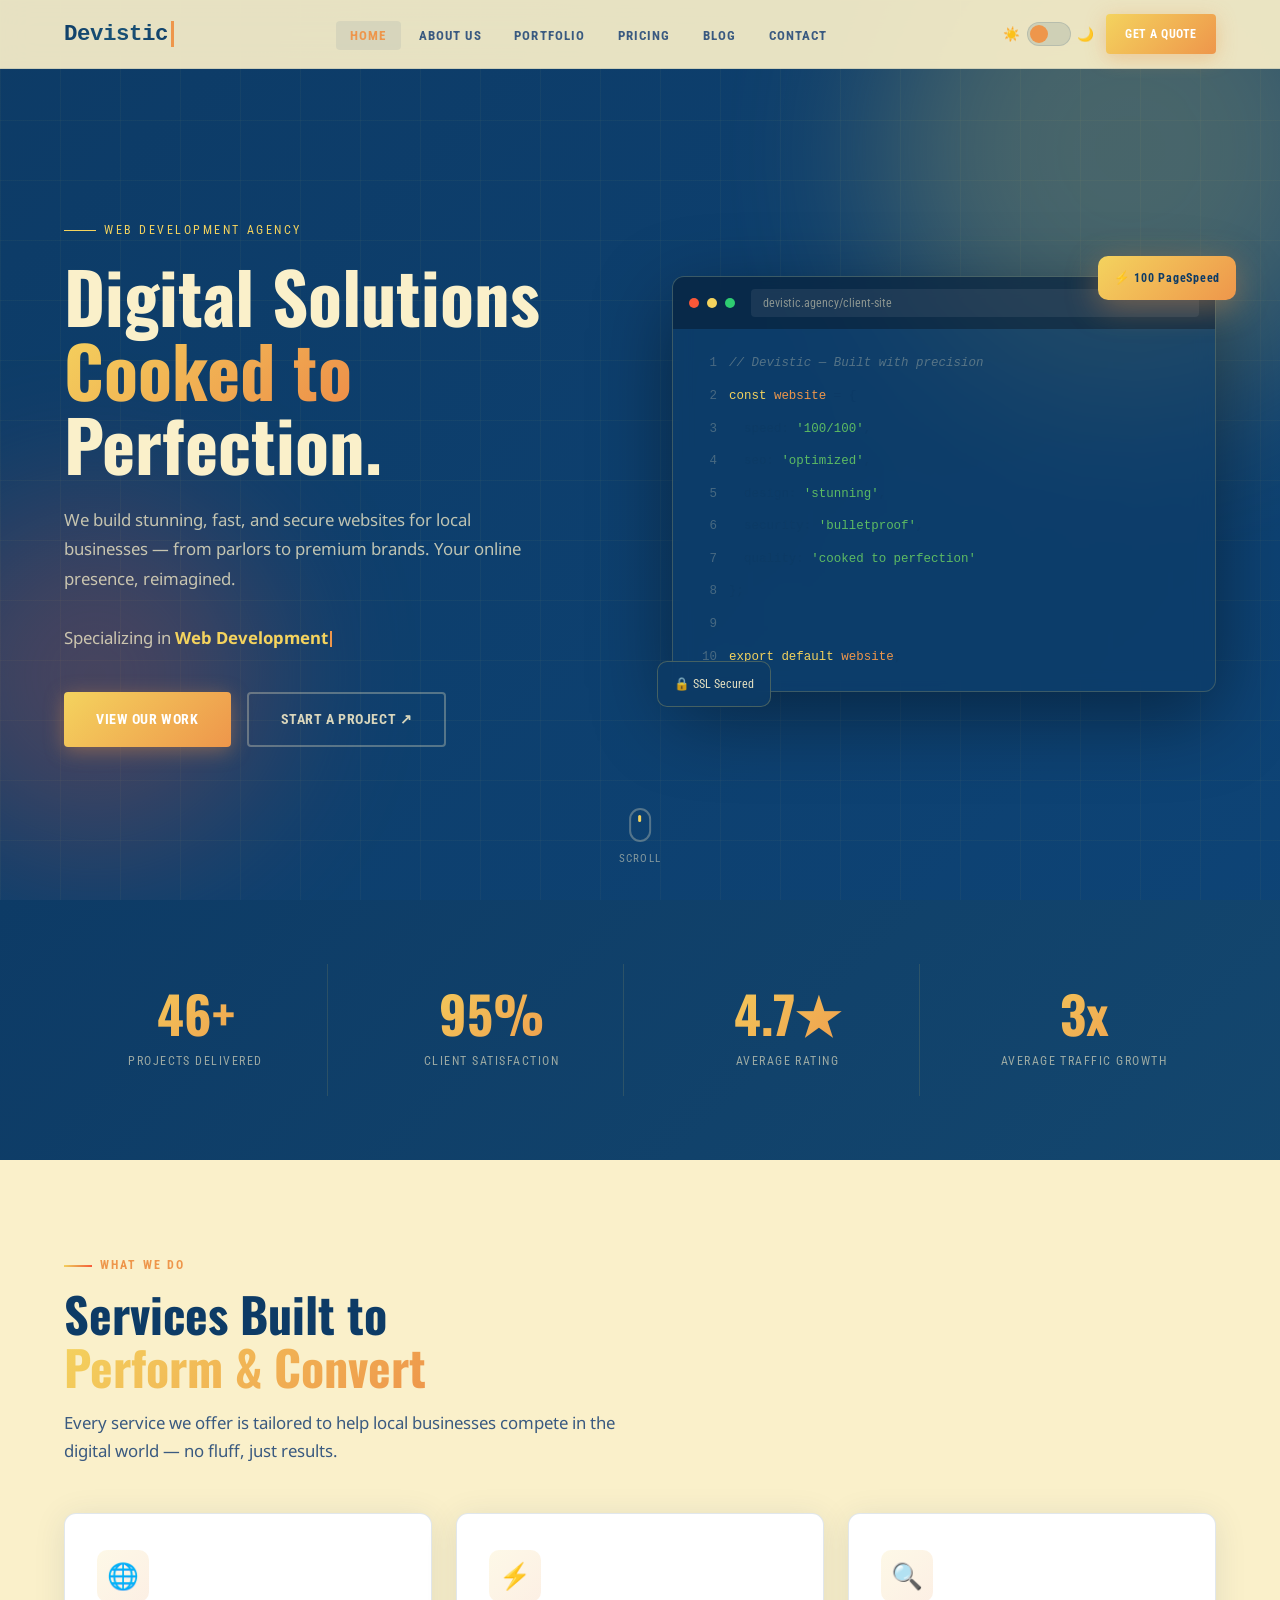
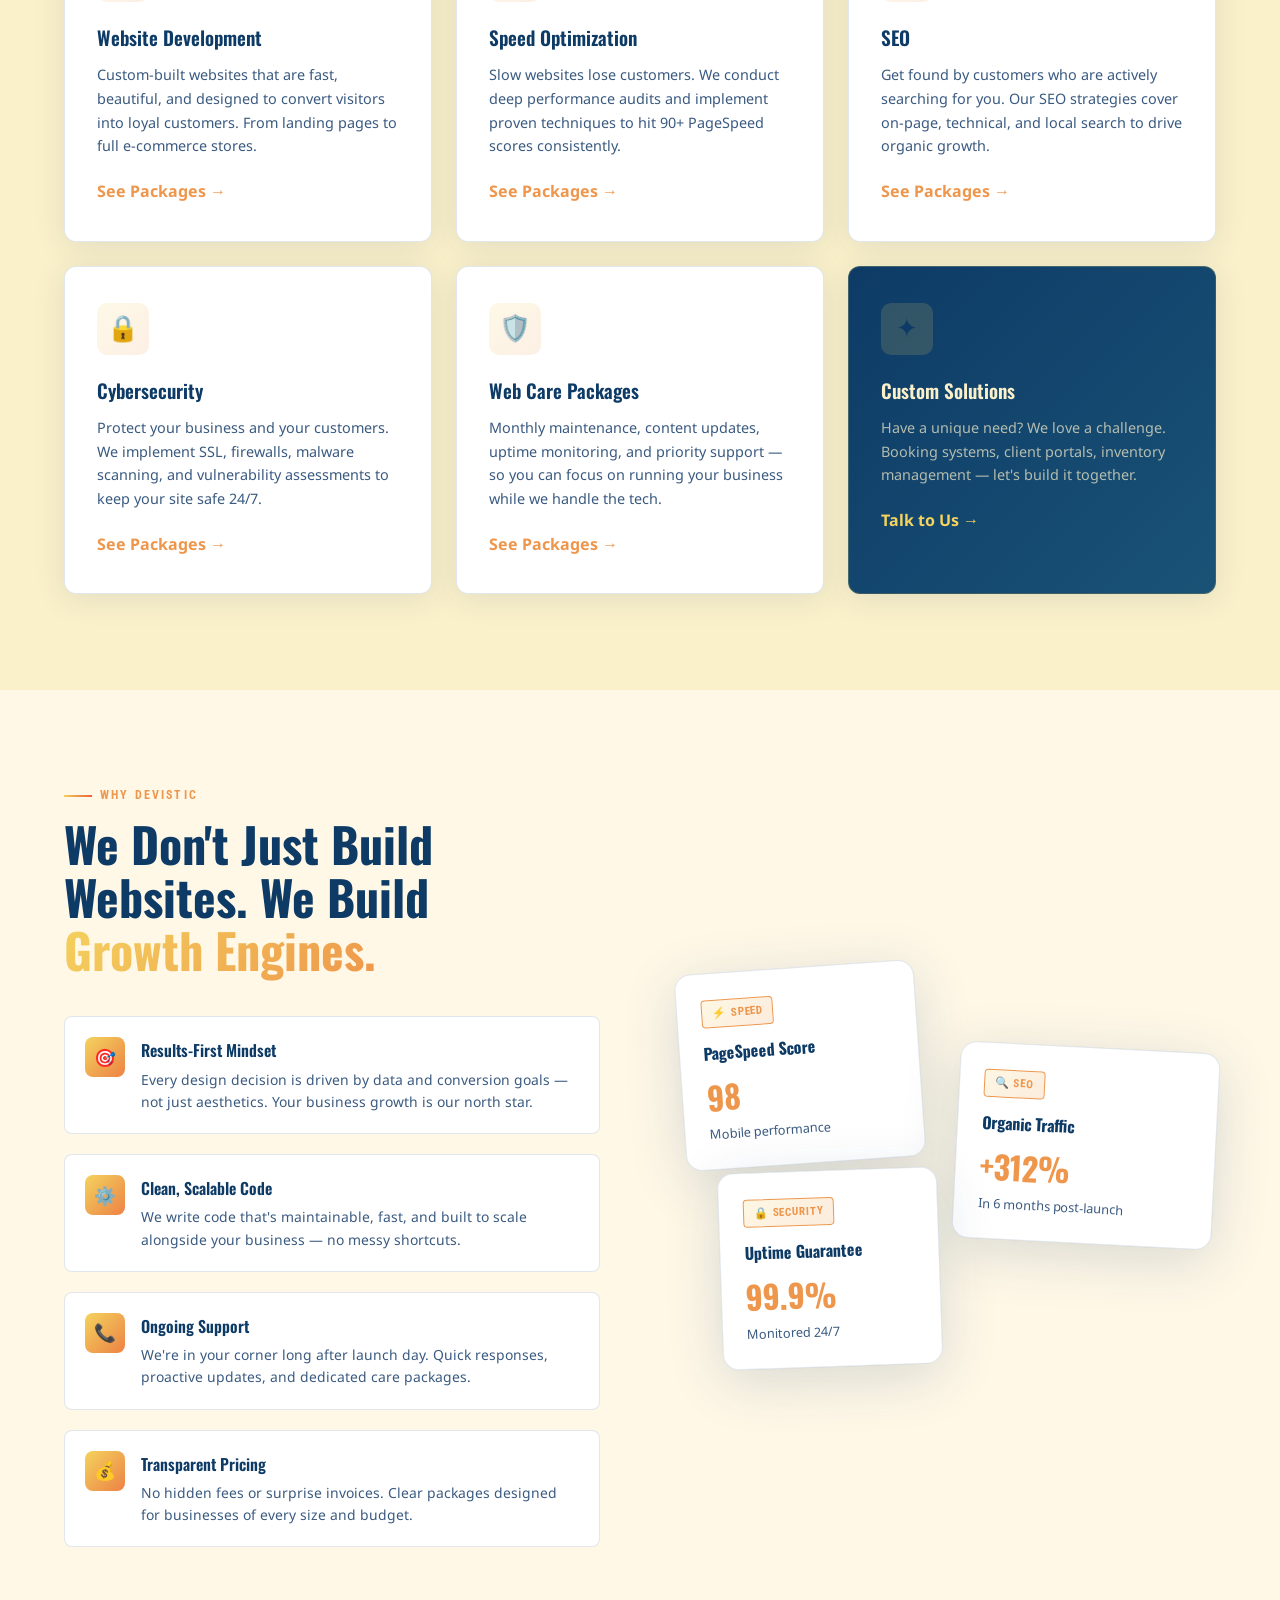
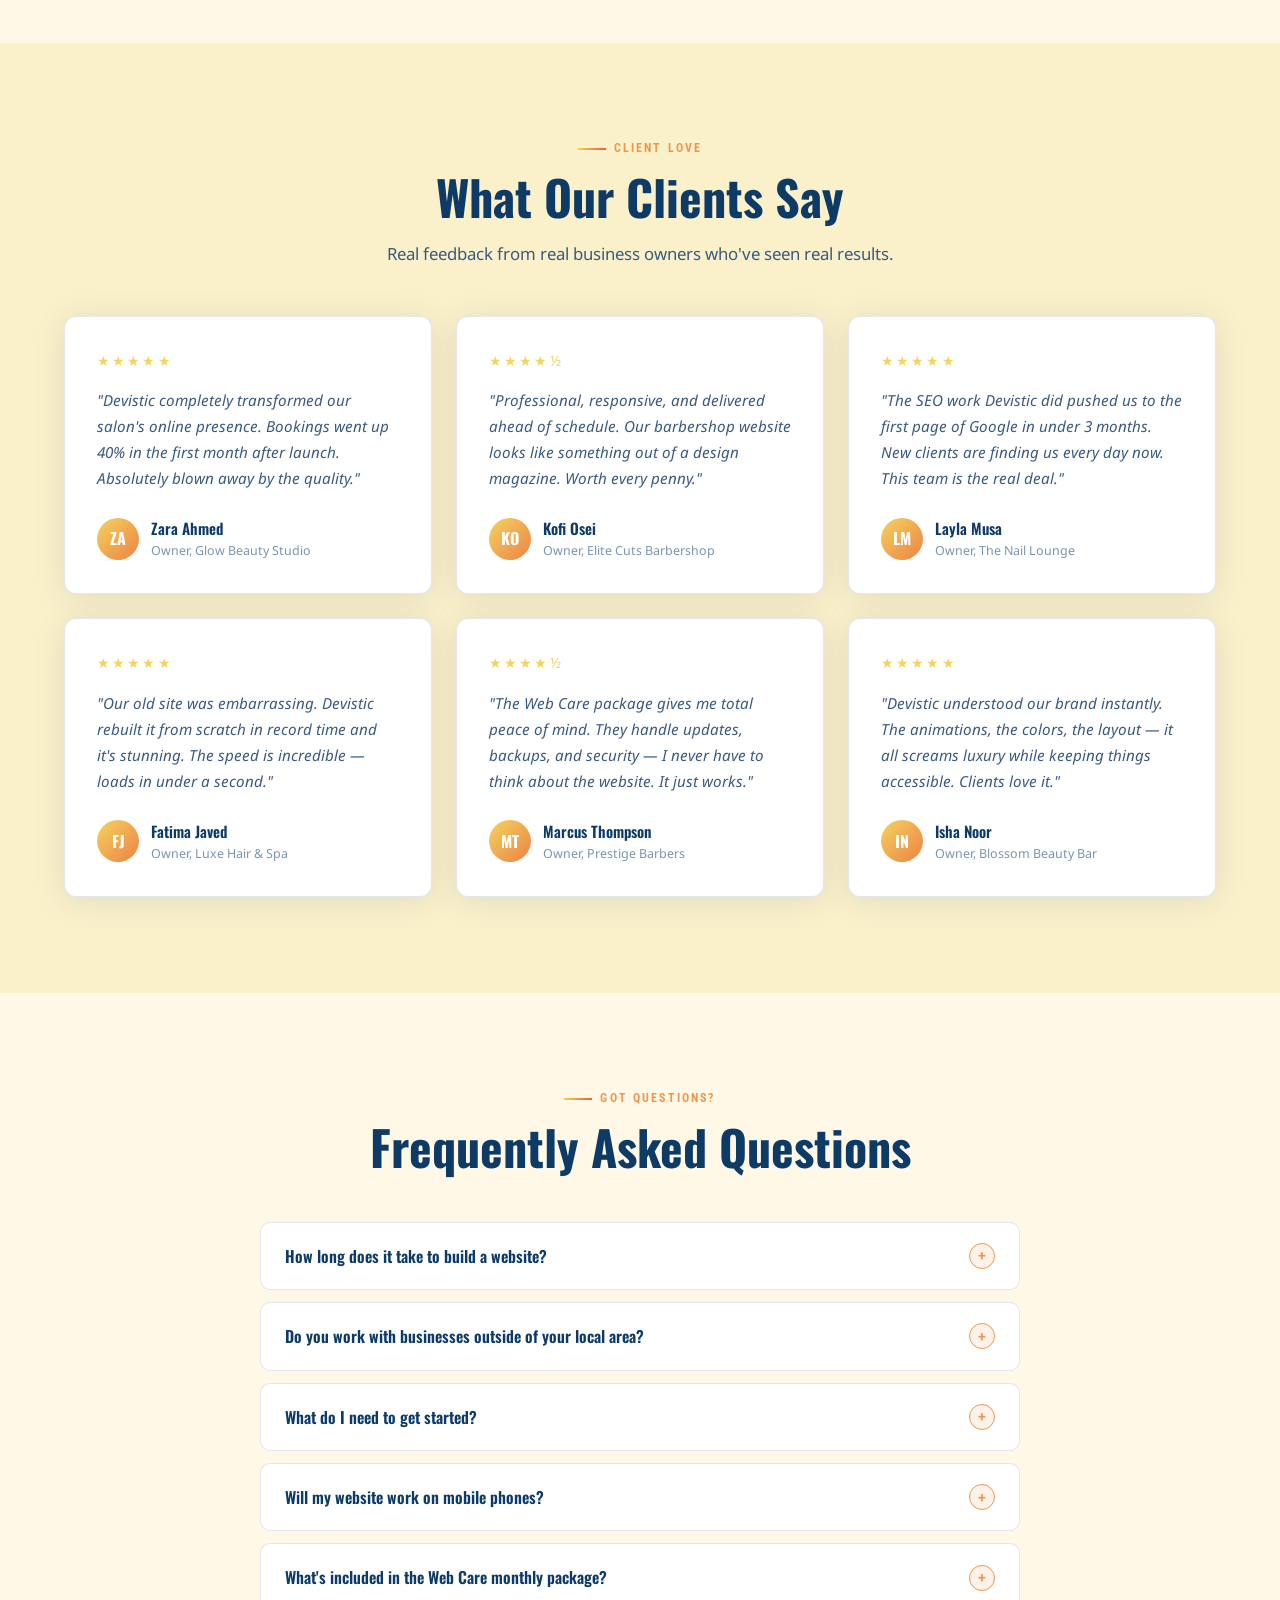
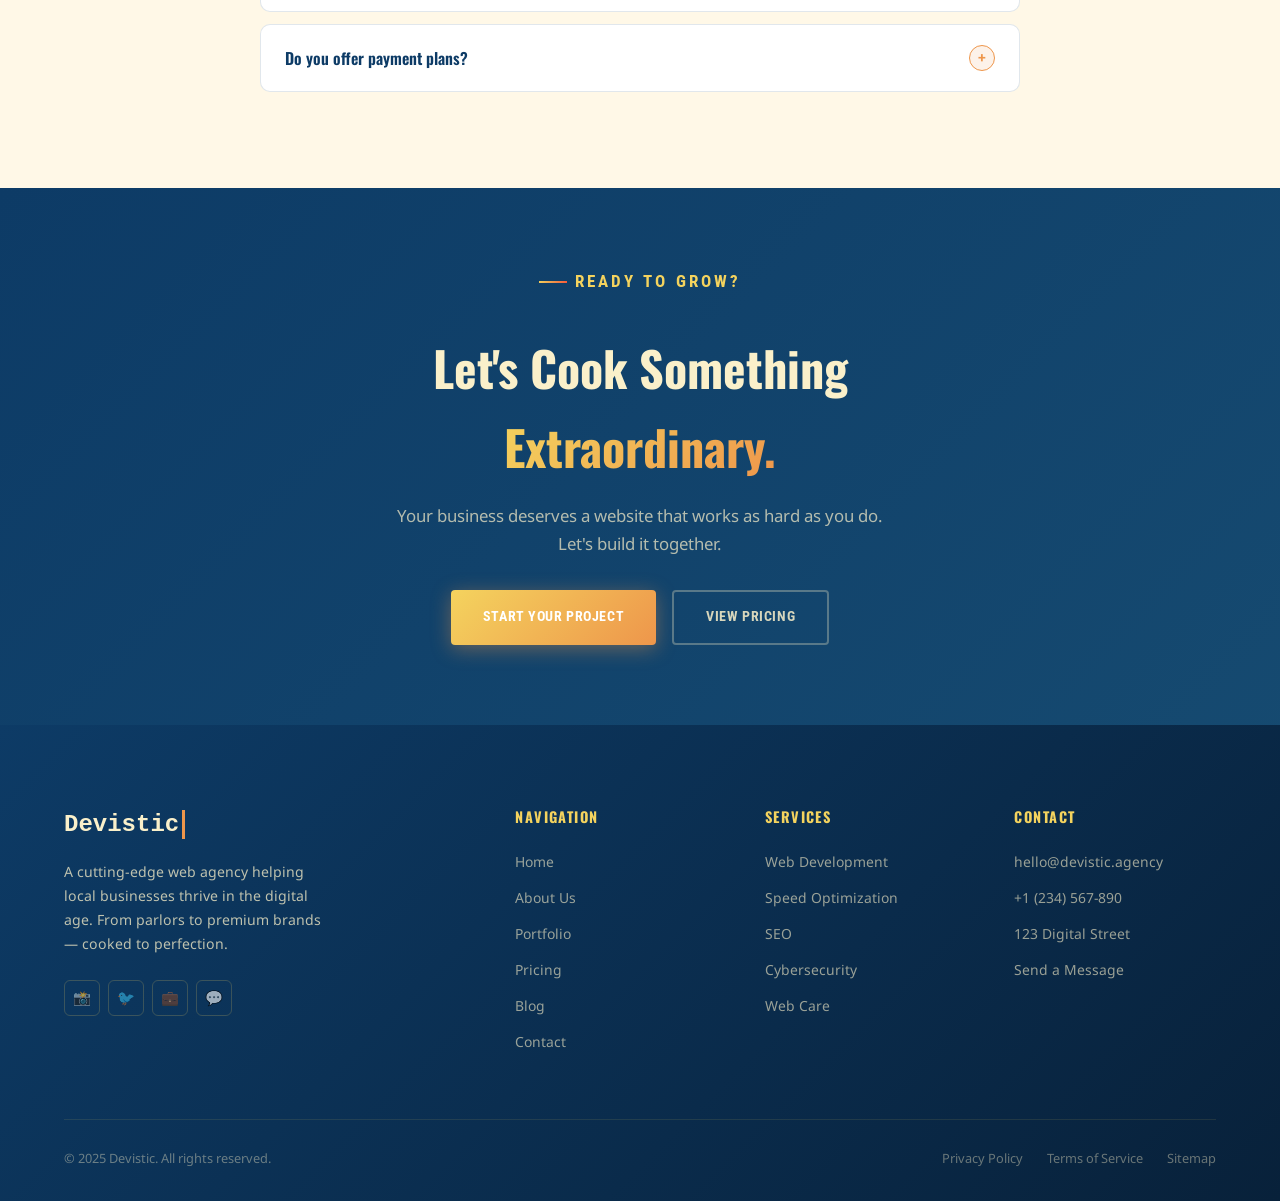
==== index.html @ 4e276e9e "fafa" ====
<!DOCTYPE html>
<html lang="en">
<head>
  <meta charset="UTF-8" />
  <meta name="viewport" content="width=device-width, initial-scale=1.0" />
  <meta name="description" content="Devistic — a cutting-edge web development agency helping local businesses grow online. Web design, SEO, speed optimization & cybersecurity. Cooked to perfection." />
  <meta name="keywords" content="web development, SEO, speed optimization, cybersecurity, web care, parlor websites, beauty salon websites, Devistic" />
  <meta name="author" content="Devistic" />
  <meta property="og:title" content="Devistic — Cooked to Perfection" />
  <meta property="og:description" content="We build modern, stunning websites for local businesses. Trusted by parlors, salons & more." />
  <meta property="og:type" content="website" />
  <title>Devistic — Cooked to Perfection</title>
  <link rel="canonical" href="https://devistic.agency/" />
  <link rel="icon" href="assets/icons/favicon.svg" type="image/svg+xml" />
  <link rel="stylesheet" href="style.css" />
</head>
<body>

  <!-- ════════════════════════════ NAVBAR ════════════════════════════ -->
  <nav class="navbar" role="navigation" aria-label="Main navigation">
    <div class="nav-inner">
      <a href="index.html" class="nav-logo" aria-label="Devistic home">
        <span class="logo-name">Devistic</span><span class="cursor" aria-hidden="true"></span>
      </a>

      <ul class="nav-links" role="list">
        <li><a href="index.html" class="active">Home</a></li>
        <li><a href="pages/about.html">About Us</a></li>
        <li><a href="pages/portfolio.html">Portfolio</a></li>
        <li><a href="pages/pricing.html">Pricing</a></li>
        <li><a href="pages/blog.html">Blog</a></li>
        <li><a href="pages/contact.html">Contact</a></li>
      </ul>

      <div class="nav-actions">
        <div class="theme-toggle-wrap" aria-label="Theme toggle">
          <span class="theme-icon" aria-hidden="true">☀️</span>
          <button class="theme-toggle" id="theme-toggle" aria-label="Switch theme"></button>
          <span class="theme-icon" aria-hidden="true">🌙</span>
        </div>
        <a href="contact.html" class="btn btn-primary" style="font-size:0.78rem;padding:0.6rem 1.2rem;">Get a Quote</a>
        <button class="nav-hamburger" aria-label="Open menu" aria-expanded="false">
          <span></span><span></span><span></span>
        </button>
      </div>
    </div>
  </nav>

  <!-- ═══════════════════════════ HERO ═══════════════════════════════ -->
  <section class="hero" aria-label="Hero section">
    <div class="hero-bg"></div>
    <div class="hero-grid-overlay" aria-hidden="true"></div>
    <div class="hero-orb hero-orb-1" aria-hidden="true"></div>
    <div class="hero-orb hero-orb-2" aria-hidden="true"></div>

    <div class="hero-content">
      <div class="hero-text">
        <p class="hero-label">Web Development Agency</p>
        <h1 class="hero-title">
          Digital Solutions<br>
          <span class="hl">Cooked to</span><br>
          Perfection.
        </h1>
        <p class="hero-desc">
          We build stunning, fast, and secure websites for local businesses —
          from parlors to premium brands. Your online presence, reimagined.
          <br><br>
          Specializing in <strong id="typing-text" style="color:#F4D35E;"></strong><span style="color:#EE964B;animation:blink 1s step-end infinite;display:inline-block;width:2px;height:1em;vertical-align:middle;background:#EE964B;margin-left:2px;"></span>
        </p>
        <div class="hero-cta">
          <a href="portfolio.html" class="btn btn-primary">View Our Work</a>
          <a href="contact.html" class="btn btn-outline" style="color:rgba(250,240,202,0.85);border-color:rgba(250,240,202,0.3);">Start a Project ↗</a>
        </div>
      </div>

      <div class="hero-visual">
        <div class="hero-browser">
          <div class="browser-bar">
            <div class="browser-dot"></div>
            <div class="browser-dot"></div>
            <div class="browser-dot"></div>
            <div class="browser-url">devistic.agency/client-site</div>
          </div>
          <div class="browser-content">
            <div class="code-line"><span class="code-num">1</span><span><span class="code-comment">// Devistic — Built with precision</span></span></div>
            <div class="code-line"><span class="code-num">2</span><span><span class="code-keyword">const</span> <span class="code-func">website</span> = {</span></div>
            <div class="code-line"><span class="code-num">3</span><span>&nbsp;&nbsp;speed: <span class="code-str">'100/100'</span>,</span></div>
            <div class="code-line"><span class="code-num">4</span><span>&nbsp;&nbsp;seo: <span class="code-str">'optimized'</span>,</span></div>
            <div class="code-line"><span class="code-num">5</span><span>&nbsp;&nbsp;design: <span class="code-str">'stunning'</span>,</span></div>
            <div class="code-line"><span class="code-num">6</span><span>&nbsp;&nbsp;security: <span class="code-str">'bulletproof'</span>,</span></div>
            <div class="code-line"><span class="code-num">7</span><span>&nbsp;&nbsp;quality: <span class="code-str">'cooked to perfection'</span></span></div>
            <div class="code-line"><span class="code-num">8</span><span>};</span></div>
            <div class="code-line"><span class="code-num">9</span><span>&nbsp;</span></div>
            <div class="code-line"><span class="code-num">10</span><span><span class="code-keyword">export default</span> <span class="code-func">website</span>;</span></div>
          </div>
        </div>

        <!-- Floating badges -->
        <div style="position:absolute;top:-20px;right:-20px;background:linear-gradient(135deg,#F4D35E,#EE964B);border-radius:10px;padding:0.75rem 1rem;box-shadow:0 8px 32px rgba(238,150,75,0.4);color:#0D3B66;font-family:'Roboto Condensed',sans-serif;font-weight:700;font-size:0.78rem;letter-spacing:0.06em;">
          ⚡ 100 PageSpeed
        </div>
        <div style="position:absolute;bottom:-15px;left:-15px;background:rgba(13,59,102,0.9);border:1px solid rgba(244,211,94,0.25);border-radius:10px;padding:0.75rem 1rem;backdrop-filter:blur(10px);color:rgba(250,240,202,0.9);font-family:'Roboto Condensed',sans-serif;font-size:0.78rem;">
          🔒 SSL Secured
        </div>
      </div>
    </div>

    <div class="hero-scroll" aria-hidden="true">
      <div class="scroll-mouse"><div class="scroll-wheel"></div></div>
      <span>Scroll</span>
    </div>
  </section>

  <!-- ═══════════════════════ ANALYTICS / STATS ══════════════════════ -->
  <section class="analytics" aria-label="Agency statistics">
    <div class="container">
      <div class="analytics-grid">
        <div class="stat-item reveal">
          <span class="stat-number" data-target="48" data-suffix="+">0+</span>
          <span class="stat-label">Projects Delivered</span>
        </div>
        <div class="stat-item reveal delay-1">
          <span class="stat-number" data-target="100" data-suffix="%">0%</span>
          <span class="stat-label">Client Satisfaction</span>
        </div>
        <div class="stat-item reveal delay-2">
          <span class="stat-number" data-target="4.9" data-suffix="★">0★</span>
          <span class="stat-label">Average Rating</span>
        </div>
        <div class="stat-item reveal delay-3">
          <span class="stat-number" data-target="3" data-suffix="x">0x</span>
          <span class="stat-label">Average Traffic Growth</span>
        </div>
      </div>
    </div>
  </section>

  <!-- ═══════════════════════════ SERVICES ═══════════════════════════ -->
  <section class="section-pad" aria-labelledby="services-heading">
    <div class="container">
      <div class="reveal">
        <p class="section-label">What We Do</p>
        <h2 class="section-title" id="services-heading">Services Built to<br><span class="grad-text">Perform & Convert</span></h2>
        <p class="section-sub">Every service we offer is tailored to help local businesses compete in the digital world — no fluff, just results.</p>
      </div>

      <div class="services-grid" style="margin-top:3rem;">
        <div class="service-card reveal delay-1">
          <div class="service-icon">🌐</div>
          <h3 class="service-title">Website Development</h3>
          <p class="service-desc">Custom-built websites that are fast, beautiful, and designed to convert visitors into loyal customers. From landing pages to full e-commerce stores.</p>
          <a href="pages/pricing.html" class="btn-ghost">See Packages →</a>
        </div>
        <div class="service-card reveal delay-2">
          <div class="service-icon">⚡</div>
          <h3 class="service-title">Speed Optimization</h3>
          <p class="service-desc">Slow websites lose customers. We conduct deep performance audits and implement proven techniques to hit 90+ PageSpeed scores consistently.</p>
          <a href="pages/pricing.html" class="btn-ghost">See Packages →</a>
        </div>
        <div class="service-card reveal delay-3">
          <div class="service-icon">🔍</div>
          <h3 class="service-title">SEO</h3>
          <p class="service-desc">Get found by customers who are actively searching for you. Our SEO strategies cover on-page, technical, and local search to drive organic growth.</p>
          <a href="pages/pricing.html" class="btn-ghost">See Packages →</a>
        </div>
        <div class="service-card reveal delay-1">
          <div class="service-icon">🔒</div>
          <h3 class="service-title">Cybersecurity</h3>
          <p class="service-desc">Protect your business and your customers. We implement SSL, firewalls, malware scanning, and vulnerability assessments to keep your site safe 24/7.</p>
          <a href="pages/pricing.html" class="btn-ghost">See Packages →</a>
        </div>
        <div class="service-card reveal delay-2">
          <div class="service-icon">🛡️</div>
          <h3 class="service-title">Web Care Packages</h3>
          <p class="service-desc">Monthly maintenance, content updates, uptime monitoring, and priority support — so you can focus on running your business while we handle the tech.</p>
          <a href="pages/pricing.html" class="btn-ghost">See Packages →</a>
        </div>
        <div class="service-card reveal delay-3" style="background:linear-gradient(135deg,var(--navy),#1a5276);border-color:rgba(244,211,94,0.2);">
          <div class="service-icon" style="background:rgba(244,211,94,0.15);">✦</div>
          <h3 class="service-title" style="color:var(--cream);">Custom Solutions</h3>
          <p class="service-desc" style="color:rgba(250,240,202,0.7);">Have a unique need? We love a challenge. Booking systems, client portals, inventory management — let's build it together.</p>
          <a href="pages/contact.html" class="btn-ghost" style="color:var(--yellow);">Talk to Us →</a>
        </div>
      </div>
    </div>
  </section>

  <!-- ═══════════════════════ WHY CHOOSE US ══════════════════════════ -->
  <section class="section-pad why-section" aria-labelledby="why-heading">
    <div class="container">
      <div class="why-grid">
        <div>
          <div class="reveal">
            <p class="section-label">Why Devistic</p>
            <h2 class="section-title" id="why-heading">We Don't Just Build Websites. We Build<br><span class="grad-text">Growth Engines.</span></h2>
          </div>
          <div class="why-list">
            <div class="why-item reveal delay-1">
              <div class="why-icon">🎯</div>
              <div class="why-text">
                <h4>Results-First Mindset</h4>
                <p>Every design decision is driven by data and conversion goals — not just aesthetics. Your business growth is our north star.</p>
              </div>
            </div>
            <div class="why-item reveal delay-2">
              <div class="why-icon">⚙️</div>
              <div class="why-text">
                <h4>Clean, Scalable Code</h4>
                <p>We write code that's maintainable, fast, and built to scale alongside your business — no messy shortcuts.</p>
              </div>
            </div>
            <div class="why-item reveal delay-3">
              <div class="why-icon">📞</div>
              <div class="why-text">
                <h4>Ongoing Support</h4>
                <p>We're in your corner long after launch day. Quick responses, proactive updates, and dedicated care packages.</p>
              </div>
            </div>
            <div class="why-item reveal delay-4">
              <div class="why-icon">💰</div>
              <div class="why-text">
                <h4>Transparent Pricing</h4>
                <p>No hidden fees or surprise invoices. Clear packages designed for businesses of every size and budget.</p>
              </div>
            </div>
          </div>
        </div>
        <div class="why-visual reveal from-right">
          <div class="why-card-stack">
            <div class="wc wc-1">
              <div class="wc-badge">⚡ Speed</div>
              <h5>PageSpeed Score</h5>
              <p style="font-size:2rem;font-family:'Oswald',sans-serif;font-weight:700;color:var(--orange);">98</p>
              <p>Mobile performance</p>
            </div>
            <div class="wc wc-2">
              <div class="wc-badge">🔍 SEO</div>
              <h5>Organic Traffic</h5>
              <p style="font-size:2rem;font-family:'Oswald',sans-serif;font-weight:700;color:var(--orange);">+312%</p>
              <p>In 6 months post-launch</p>
            </div>
            <div class="wc wc-3">
              <div class="wc-badge">🔒 Security</div>
              <h5>Uptime Guarantee</h5>
              <p style="font-size:2rem;font-family:'Oswald',sans-serif;font-weight:700;color:var(--orange);">99.9%</p>
              <p>Monitored 24/7</p>
            </div>
          </div>
        </div>
      </div>
    </div>
  </section>

  <!-- ══════════════════════ TESTIMONIALS ════════════════════════════ -->
  <section class="section-pad" aria-labelledby="testimonials-heading">
    <div class="container">
      <div class="reveal" style="text-align:center;margin-bottom:3rem;">
        <p class="section-label" style="justify-content:center;">Client Love</p>
        <h2 class="section-title" id="testimonials-heading" style="text-align:center;">What Our Clients Say</h2>
        <p class="section-sub" style="margin:0 auto;">Real feedback from real business owners who've seen real results.</p>
      </div>

      <div class="testimonials-track">
        <div class="testi-card reveal delay-1">
          <div class="testi-stars">★★★★★</div>
          <p class="testi-quote">"Devistic completely transformed our salon's online presence. Bookings went up 40% in the first month after launch. Absolutely blown away by the quality."</p>
          <div class="testi-author">
            <div class="testi-avatar">ZA</div>
            <div>
              <div class="testi-name">Zara Ahmed</div>
              <div class="testi-role">Owner, Glow Beauty Studio</div>
            </div>
          </div>
        </div>
        <div class="testi-card reveal delay-2">
          <div class="testi-stars">★★★★½</div>
          <p class="testi-quote">"Professional, responsive, and delivered ahead of schedule. Our barbershop website looks like something out of a design magazine. Worth every penny."</p>
          <div class="testi-author">
            <div class="testi-avatar">KO</div>
            <div>
              <div class="testi-name">Kofi Osei</div>
              <div class="testi-role">Owner, Elite Cuts Barbershop</div>
            </div>
          </div>
        </div>
        <div class="testi-card reveal delay-3">
          <div class="testi-stars">★★★★★</div>
          <p class="testi-quote">"The SEO work Devistic did pushed us to the first page of Google in under 3 months. New clients are finding us every day now. This team is the real deal."</p>
          <div class="testi-author">
            <div class="testi-avatar">LM</div>
            <div>
              <div class="testi-name">Layla Musa</div>
              <div class="testi-role">Owner, The Nail Lounge</div>
            </div>
          </div>
        </div>
        <div class="testi-card reveal delay-1">
          <div class="testi-stars">★★★★★</div>
          <p class="testi-quote">"Our old site was embarrassing. Devistic rebuilt it from scratch in record time and it's stunning. The speed is incredible — loads in under a second."</p>
          <div class="testi-author">
            <div class="testi-avatar">FJ</div>
            <div>
              <div class="testi-name">Fatima Javed</div>
              <div class="testi-role">Owner, Luxe Hair & Spa</div>
            </div>
          </div>
        </div>
        <div class="testi-card reveal delay-2">
          <div class="testi-stars">★★★★½</div>
          <p class="testi-quote">"The Web Care package gives me total peace of mind. They handle updates, backups, and security — I never have to think about the website. It just works."</p>
          <div class="testi-author">
            <div class="testi-avatar">MT</div>
            <div>
              <div class="testi-name">Marcus Thompson</div>
              <div class="testi-role">Owner, Prestige Barbers</div>
            </div>
          </div>
        </div>
        <div class="testi-card reveal delay-3">
          <div class="testi-stars">★★★★★</div>
          <p class="testi-quote">"Devistic understood our brand instantly. The animations, the colors, the layout — it all screams luxury while keeping things accessible. Clients love it."</p>
          <div class="testi-author">
            <div class="testi-avatar">IN</div>
            <div>
              <div class="testi-name">Isha Noor</div>
              <div class="testi-role">Owner, Blossom Beauty Bar</div>
            </div>
          </div>
        </div>
      </div>
    </div>
  </section>

  <!-- ══════════════════════════ FAQ ═════════════════════════════════ -->
  <section class="section-pad faq-section" aria-labelledby="faq-heading">
    <div class="container">
      <div class="reveal" style="text-align:center;margin-bottom:3rem;">
        <p class="section-label" style="justify-content:center;">Got Questions?</p>
        <h2 class="section-title" id="faq-heading" style="text-align:center;">Frequently Asked Questions</h2>
      </div>

      <div class="faq-list">
        <div class="faq-item reveal delay-1">
          <div class="faq-q">How long does it take to build a website? <span class="faq-icon">+</span></div>
          <div class="faq-a"><p>Most standard business websites take between 1–3 weeks depending on complexity. A simple landing page can be done in 5–7 days, while a full multi-page site with custom features typically takes 2–4 weeks. We always agree on a timeline upfront so there are no surprises.</p></div>
        </div>
        <div class="faq-item reveal delay-2">
          <div class="faq-q">Do you work with businesses outside of your local area? <span class="faq-icon">+</span></div>
          <div class="faq-a"><p>Absolutely. While we specialize in helping local businesses, we work with clients worldwide. All our communication and project management is done remotely via video calls, messaging, and project management tools — it's completely seamless.</p></div>
        </div>
        <div class="faq-item reveal delay-3">
          <div class="faq-q">What do I need to get started? <span class="faq-icon">+</span></div>
          <div class="faq-a"><p>Just reach out via our Contact page! We'll schedule a free discovery call to understand your goals, budget, and vision. From there, we'll send over a tailored proposal. You don't need to have any technical knowledge — that's what we're here for.</p></div>
        </div>
        <div class="faq-item reveal delay-1">
          <div class="faq-q">Will my website work on mobile phones? <span class="faq-icon">+</span></div>
          <div class="faq-a"><p>Every website we build is fully responsive and optimized for mobile devices. With over 60% of web traffic coming from phones, mobile-first design is non-negotiable for us. We test across multiple devices and screen sizes before every launch.</p></div>
        </div>
        <div class="faq-item reveal delay-2">
          <div class="faq-q">What's included in the Web Care monthly package? <span class="faq-icon">+</span></div>
          <div class="faq-a"><p>Our Web Care package includes monthly content updates, plugin/software updates, security monitoring, automated backups, uptime monitoring, and priority email support. It's essentially having us on your team to handle everything technical so you can focus on your business.</p></div>
        </div>
        <div class="faq-item reveal delay-3">
          <div class="faq-q">Do you offer payment plans? <span class="faq-icon">+</span></div>
          <div class="faq-a"><p>Yes! We offer flexible payment options including split payments for larger projects (typically 50% upfront, 50% on delivery). We understand that budget is a real consideration for local businesses and we're always happy to find an arrangement that works for both parties.</p></div>
        </div>
      </div>
    </div>
  </section>

  <!-- ══════════════════════ CTA BANNER ══════════════════════════════ -->
  <section class="cta-banner" aria-label="Call to action">
    <div class="container">
      <div class="cta-banner-content reveal">
        <p class="section-label" style="justify-content:center;color:var(--yellow);">Ready to Grow?</p>
        <h2>Let's Cook Something<br><span class="grad-text">Extraordinary.</span></h2>
        <p>Your business deserves a website that works as hard as you do. Let's build it together.</p>
        <div style="display:flex;gap:1rem;justify-content:center;flex-wrap:wrap;">
          <a href="pages/contact.html" class="btn btn-primary">Start Your Project</a>
          <a href="pages/pricing.html" class="btn btn-outline" style="color:rgba(250,240,202,0.85);border-color:rgba(250,240,202,0.3);">View Pricing</a>
        </div>
      </div>
    </div>
  </section>

  <!-- ══════════════════════════ FOOTER ══════════════════════════════ -->
  <footer class="footer" role="contentinfo">
    <div class="container">
      <div class="footer-grid">
        <div class="footer-brand">
          <div class="logo">Devistic<span class="cursor" aria-hidden="true"></span></div>
          <p>A cutting-edge web agency helping local businesses thrive in the digital age. From parlors to premium brands — cooked to perfection.</p>
          <div class="social-links">
            <a href="#" class="social-link" aria-label="Instagram">📸</a>
            <a href="#" class="social-link" aria-label="Twitter/X">🐦</a>
            <a href="#" class="social-link" aria-label="LinkedIn">💼</a>
            <a href="#" class="social-link" aria-label="WhatsApp">💬</a>
          </div>
        </div>
        <div class="footer-col">
          <h4>Navigation</h4>
          <ul>
            <li><a href="index.html">Home</a></li>
            <li><a href="pages/about.html">About Us</a></li>
            <li><a href="pages/portfolio.html">Portfolio</a></li>
            <li><a href="pages/pricing.html">Pricing</a></li>
            <li><a href="pages/blog.html">Blog</a></li>
            <li><a href="pages/contact.html">Contact</a></li>
          </ul>
        </div>
        <div class="footer-col">
          <h4>Services</h4>
          <ul>
            <li><a href="pages/pricing.html">Web Development</a></li>
            <li><a href="pages/pricing.html">Speed Optimization</a></li>
            <li><a href="pages/pricing.html">SEO</a></li>
            <li><a href="pages/pricing.html">Cybersecurity</a></li>
            <li><a href="pages/pricing.html">Web Care</a></li>
          </ul>
        </div>
        <div class="footer-col">
          <h4>Contact</h4>
          <ul>
            <li><a href="mailto:hello@devistic.agency">hello@devistic.agency</a></li>
            <li><a href="tel:+1234567890">+1 (234) 567-890</a></li>
            <li><a href="#">123 Digital Street</a></li>
            <li><a href="pages/contact.html">Send a Message</a></li>
          </ul>
        </div>
      </div>
      <div class="footer-bottom">
        <p>© 2025 Devistic. All rights reserved.</p>
        <div style="display:flex;gap:1.5rem;">
          <a href="#">Privacy Policy</a>
          <a href="#">Terms of Service</a>
          <a href="#">Sitemap</a>
        </div>
      </div>
    </div>
  </footer>

  <!-- Scroll to Top -->
  <button id="scroll-top" aria-label="Scroll to top">↑</button>

  <script src="main.js"></script>
</body>
</html>
---- style.css ----
/* =========================================================
   DEVISTIC — Global Styles & Design System
   Color palette: #0D3B66 · #FAF0CA · #F4D35E · #EE964B · #F95738
   ========================================================= */

@import url('https://fonts.googleapis.com/css2?family=Noto+Sans:ital,wght@0,300;0,400;0,600;0,700;1,400&family=Oswald:wght@400;500;600;700&family=Roboto+Condensed:wght@300;400;700&display=swap');

/* ─── CSS Variables ─────────────────────────────────────── */
:root {
  /* Brand Palette */
  --navy:      #0D3B66;
  --cream:     #FAF0CA;
  --yellow:    #F4D35E;
  --orange:    #EE964B;
  --red:       #F95738;

  /* Semantic Tokens — Light */
  --bg:        #FAF0CA;
  --bg-alt:    #fff8e7;
  --surface:   #ffffff;
  --border:    rgba(13,59,102,0.12);
  --text-1:    #0D3B66;
  --text-2:    #3a5a80;
  --text-3:    #7a95b0;
  --accent-1:  #F4D35E;
  --accent-2:  #EE964B;
  --accent-3:  #F95738;
  --nav-bg:    rgba(250,240,202,0.92);
  --card-bg:   #ffffff;
  --shadow:    0 4px 32px rgba(13,59,102,0.10);
  --shadow-lg: 0 12px 56px rgba(13,59,102,0.16);

  /* Typography */
  --font-display: 'Oswald', sans-serif;
  --font-body:    'Noto Sans', sans-serif;
  --font-ui:      'Roboto Condensed', sans-serif;

  /* Spacing */
  --gap-xs: 0.4rem;
  --gap-sm: 0.8rem;
  --gap-md: 1.6rem;
  --gap-lg: 3.2rem;
  --gap-xl: 6.4rem;

  /* Motion */
  --ease-out-expo: cubic-bezier(0.16, 1, 0.3, 1);
  --ease-spring:   cubic-bezier(0.34, 1.56, 0.64, 1);
  --dur-fast: 0.2s;
  --dur-med:  0.45s;
  --dur-slow: 0.8s;

  /* Gradients */
  --grad-brand: linear-gradient(135deg, var(--navy) 0%, #1a5276 50%, #0d3b66 100%);
  --grad-warm:  linear-gradient(135deg, var(--yellow) 0%, var(--orange) 50%, var(--red) 100%);
  --grad-hero:  linear-gradient(135deg, #0d3b66 0%, #0e4a82 40%, #1a3a5c 100%);
}

/* ─── Dark Theme ────────────────────────────────────────── */
[data-theme="dark"] {
  --bg:        #08213a;
  --bg-alt:    #0a2947;
  --surface:   #0d3050;
  --border:    rgba(244,211,94,0.14);
  --text-1:    #FAF0CA;
  --text-2:    #c8d8e8;
  --text-3:    #6a8ca8;
  --nav-bg:    rgba(8,33,58,0.95);
  --card-bg:   #0d3050;
  --shadow:    0 4px 32px rgba(0,0,0,0.35);
  --shadow-lg: 0 12px 56px rgba(0,0,0,0.50);
  --bg-alt:    #091f36;
}

/* ─── Reset & Base ──────────────────────────────────────── */
*, *::before, *::after { box-sizing: border-box; margin: 0; padding: 0; }

html {
  scroll-behavior: smooth;
  font-size: 16px;
}

body {
  font-family: var(--font-body);
  background-color: var(--bg);
  color: var(--text-1);
  line-height: 1.65;
  transition: background-color 0.4s ease, color 0.4s ease;
  overflow-x: hidden;
}

img { max-width: 100%; height: auto; display: block; }
a { color: inherit; text-decoration: none; }
ul { list-style: none; }
button { cursor: pointer; border: none; background: none; font-family: inherit; }

/* ─── Animated Gradient Text Utility ───────────────────── */
.grad-text {
  background: var(--grad-warm);
  -webkit-background-clip: text;
  -webkit-text-fill-color: transparent;
  background-clip: text;
  background-size: 200% 200%;
  animation: gradShift 4s ease infinite;
}

@keyframes gradShift {
  0%   { background-position: 0% 50%; }
  50%  { background-position: 100% 50%; }
  100% { background-position: 0% 50%; }
}

/* ─── Animated Gradient BG Utility ─────────────────────── */
.grad-bg {
  background: linear-gradient(135deg, var(--navy), #1a5276, #0d3b66, #0e4a82);
  background-size: 400% 400%;
  animation: bgShift 8s ease infinite;
}

@keyframes bgShift {
  0%   { background-position: 0% 50%; }
  50%  { background-position: 100% 50%; }
  100% { background-position: 0% 50%; }
}

/* ─── Scroll Animation Classes ──────────────────────────── */
.reveal {
  opacity: 0;
  transform: translateY(40px);
  transition: opacity var(--dur-slow) var(--ease-out-expo),
              transform var(--dur-slow) var(--ease-out-expo);
}
.reveal.from-left  { transform: translateX(-60px); }
.reveal.from-right { transform: translateX(60px); }
.reveal.from-below { transform: translateY(60px); }
.reveal.pop        { transform: scale(0.88); }

.reveal.visible {
  opacity: 1;
  transform: translate(0) scale(1);
}

/* Stagger delays */
.delay-1 { transition-delay: 0.1s; }
.delay-2 { transition-delay: 0.2s; }
.delay-3 { transition-delay: 0.3s; }
.delay-4 { transition-delay: 0.4s; }
.delay-5 { transition-delay: 0.5s; }

/* ─── Layout Utilities ──────────────────────────────────── */
.container {
  width: 100%;
  max-width: 1200px;
  margin: 0 auto;
  padding: 0 1.5rem;
}

.section-pad {
  padding: 6rem 0;
}

.section-pad-sm {
  padding: 3.5rem 0;
}

.grid-2 { display: grid; grid-template-columns: repeat(2, 1fr); gap: var(--gap-lg); }
.grid-3 { display: grid; grid-template-columns: repeat(3, 1fr); gap: var(--gap-md); }
.grid-4 { display: grid; grid-template-columns: repeat(4, 1fr); gap: var(--gap-md); }

/* ─── Section Headers ───────────────────────────────────── */
.section-label {
  font-family: var(--font-ui);
  font-size: 0.75rem;
  font-weight: 700;
  letter-spacing: 0.18em;
  text-transform: uppercase;
  color: var(--orange);
  margin-bottom: 0.75rem;
  display: flex;
  align-items: center;
  gap: 0.5rem;
}
.section-label::before {
  content: '';
  display: inline-block;
  width: 28px;
  height: 2px;
  background: var(--grad-warm);
}

.section-title {
  font-family: var(--font-display);
  font-size: clamp(2rem, 4vw, 3rem);
  font-weight: 700;
  line-height: 1.1;
  color: var(--text-1);
  margin-bottom: 1rem;
}

.section-sub {
  font-family: var(--font-body);
  font-size: 1.05rem;
  color: var(--text-2);
  max-width: 560px;
}

/* ─── Buttons ───────────────────────────────────────────── */
.btn {
  display: inline-flex;
  align-items: center;
  gap: 0.5rem;
  font-family: var(--font-ui);
  font-size: 0.9rem;
  font-weight: 700;
  letter-spacing: 0.04em;
  text-transform: uppercase;
  padding: 0.85rem 2rem;
  border-radius: 4px;
  transition: all var(--dur-fast) var(--ease-out-expo);
  position: relative;
  overflow: hidden;
}

.btn-primary {
  background: var(--grad-warm);
  background-size: 200% 200%;
  color: #fff;
  animation: gradShift 4s ease infinite;
  box-shadow: 0 4px 20px rgba(238,150,75,0.4);
}
.btn-primary:hover {
  transform: translateY(-2px);
  box-shadow: 0 8px 30px rgba(249,87,56,0.5);
}

.btn-outline {
  border: 2px solid var(--text-1);
  color: var(--text-1);
  background: transparent;
}
.btn-outline:hover {
  background: var(--text-1);
  color: var(--bg);
  transform: translateY(-2px);
}

.btn-ghost {
  color: var(--orange);
  padding: 0.5rem 0;
  font-weight: 700;
  position: relative;
}
.btn-ghost::after {
  content: '';
  position: absolute;
  bottom: 0;
  left: 0;
  width: 0;
  height: 2px;
  background: var(--grad-warm);
  transition: width var(--dur-med) var(--ease-out-expo);
}
.btn-ghost:hover::after { width: 100%; }

/* ─── Cards ─────────────────────────────────────────────── */
.card {
  background: var(--card-bg);
  border: 1px solid var(--border);
  border-radius: 12px;
  padding: 2rem;
  box-shadow: var(--shadow);
  transition: transform var(--dur-med) var(--ease-out-expo),
              box-shadow var(--dur-med) var(--ease-out-expo);
}
.card:hover {
  transform: translateY(-6px);
  box-shadow: var(--shadow-lg);
}

/* ─── Navbar ────────────────────────────────────────────── */
.navbar {
  position: fixed;
  top: 0;
  left: 0;
  right: 0;
  z-index: 1000;
  background: var(--nav-bg);
  backdrop-filter: blur(16px);
  -webkit-backdrop-filter: blur(16px);
  border-bottom: 1px solid var(--border);
  transition: background 0.4s ease, box-shadow 0.4s ease;
}
.navbar.scrolled {
  box-shadow: var(--shadow);
}

.nav-inner {
  display: flex;
  align-items: center;
  justify-content: space-between;
  height: 68px;
  padding: 0 1.5rem;
  max-width: 1200px;
  margin: 0 auto;
}

/* Logo */
.nav-logo {
  font-family: 'Courier New', monospace;
  font-size: 1.4rem;
  font-weight: 900;
  color: var(--text-1);
  letter-spacing: -0.02em;
  text-decoration: none;
  display: flex;
  align-items: center;
  gap: 0;
}
.nav-logo .logo-name {
  background: var(--grad-brand);
  -webkit-background-clip: text;
  -webkit-text-fill-color: transparent;
  background-clip: text;
}
[data-theme="dark"] .nav-logo .logo-name {
  background: var(--grad-warm);
  -webkit-background-clip: text;
  background-clip: text;
}
.nav-logo .cursor {
  display: inline-block;
  width: 3px;
  height: 1.2em;
  background: var(--orange);
  margin-left: 3px;
  animation: blink 1s step-end infinite;
  vertical-align: middle;
}
@keyframes blink {
  0%, 100% { opacity: 1; }
  50%       { opacity: 0; }
}

/* Nav Links */
.nav-links {
  display: flex;
  align-items: center;
  gap: 0.25rem;
}
.nav-links a {
  font-family: var(--font-ui);
  font-size: 0.82rem;
  font-weight: 700;
  letter-spacing: 0.08em;
  text-transform: uppercase;
  color: var(--text-2);
  padding: 0.45rem 0.9rem;
  border-radius: 4px;
  transition: color var(--dur-fast), background var(--dur-fast);
  position: relative;
}
.nav-links a:hover,
.nav-links a.active {
  color: var(--text-1);
  background: rgba(13,59,102,0.07);
}
[data-theme="dark"] .nav-links a:hover,
[data-theme="dark"] .nav-links a.active {
  background: rgba(244,211,94,0.1);
  color: var(--yellow);
}

.nav-actions {
  display: flex;
  align-items: center;
  gap: 0.75rem;
}

/* Theme Toggle */
.theme-toggle {
  width: 44px;
  height: 24px;
  background: var(--border);
  border-radius: 99px;
  position: relative;
  transition: background 0.3s;
  border: 1px solid var(--border);
  cursor: pointer;
}
.theme-toggle::before {
  content: '';
  position: absolute;
  top: 2px;
  left: 2px;
  width: 18px;
  height: 18px;
  border-radius: 50%;
  background: var(--orange);
  transition: transform 0.3s var(--ease-spring);
}
[data-theme="dark"] .theme-toggle::before {
  transform: translateX(20px);
}
.theme-toggle-wrap {
  display: flex;
  align-items: center;
  gap: 0.4rem;
}
.theme-icon {
  font-size: 0.85rem;
  color: var(--text-3);
}

/* Mobile Menu */
.nav-hamburger {
  display: none;
  flex-direction: column;
  gap: 5px;
  padding: 0.4rem;
  cursor: pointer;
}
.nav-hamburger span {
  display: block;
  width: 22px;
  height: 2px;
  background: var(--text-1);
  transition: all 0.3s;
  border-radius: 2px;
}

/* ─── Hero Section ──────────────────────────────────────── */
.hero {
  min-height: 100vh;
  display: flex;
  align-items: center;
  position: relative;
  overflow: hidden;
  padding-top: 68px;
}

.hero-bg {
  position: absolute;
  inset: 0;
  background: linear-gradient(135deg, #0d3b66 0%, #0e4a82 45%, #1a3a5c 100%);
  background-size: 400% 400%;
  animation: bgShift 10s ease infinite;
}

.hero-grid-overlay {
  position: absolute;
  inset: 0;
  background-image:
    linear-gradient(rgba(244,211,94,0.04) 1px, transparent 1px),
    linear-gradient(90deg, rgba(244,211,94,0.04) 1px, transparent 1px);
  background-size: 60px 60px;
}

.hero-orb {
  position: absolute;
  border-radius: 50%;
  filter: blur(80px);
  opacity: 0.25;
  animation: orbFloat 8s ease-in-out infinite;
}
.hero-orb-1 {
  width: 500px; height: 500px;
  background: var(--yellow);
  top: -100px; right: -100px;
  animation-delay: 0s;
}
.hero-orb-2 {
  width: 350px; height: 350px;
  background: var(--red);
  bottom: 50px; left: -80px;
  animation-delay: -4s;
}
@keyframes orbFloat {
  0%, 100% { transform: translateY(0) scale(1); }
  50% { transform: translateY(-30px) scale(1.05); }
}

.hero-content {
  position: relative;
  z-index: 2;
  width: 100%;
  max-width: 1200px;
  margin: 0 auto;
  padding: 5rem 1.5rem;
  display: grid;
  grid-template-columns: 1fr 1fr;
  gap: 4rem;
  align-items: center;
}

.hero-label {
  font-family: var(--font-ui);
  font-size: 0.72rem;
  letter-spacing: 0.22em;
  text-transform: uppercase;
  color: var(--yellow);
  margin-bottom: 1.2rem;
  display: flex;
  align-items: center;
  gap: 0.5rem;
  opacity: 0;
  animation: fadeUp 0.8s 0.2s var(--ease-out-expo) forwards;
}
.hero-label::before {
  content: '';
  width: 32px;
  height: 1px;
  background: var(--yellow);
}

.hero-title {
  font-family: var(--font-display);
  font-size: clamp(2.8rem, 5.5vw, 5rem);
  font-weight: 700;
  line-height: 1.05;
  color: var(--cream);
  margin-bottom: 1.5rem;
  opacity: 0;
  animation: fadeUp 0.8s 0.35s var(--ease-out-expo) forwards;
}
.hero-title .hl {
  background: linear-gradient(135deg, var(--yellow), var(--orange), var(--red));
  -webkit-background-clip: text;
  -webkit-text-fill-color: transparent;
  background-clip: text;
  background-size: 200%;
  animation: gradShift 4s ease infinite;
}

.hero-desc {
  font-size: 1.05rem;
  color: rgba(250,240,202,0.75);
  line-height: 1.75;
  max-width: 480px;
  margin-bottom: 2.5rem;
  opacity: 0;
  animation: fadeUp 0.8s 0.5s var(--ease-out-expo) forwards;
}

.hero-cta {
  display: flex;
  gap: 1rem;
  flex-wrap: wrap;
  opacity: 0;
  animation: fadeUp 0.8s 0.65s var(--ease-out-expo) forwards;
}

.hero-visual {
  position: relative;
  opacity: 0;
  animation: fadeRight 1s 0.4s var(--ease-out-expo) forwards;
}

.hero-browser {
  background: rgba(13,59,102,0.6);
  border: 1px solid rgba(244,211,94,0.2);
  border-radius: 12px;
  overflow: hidden;
  backdrop-filter: blur(10px);
  box-shadow: 0 24px 80px rgba(0,0,0,0.4);
}
.browser-bar {
  background: rgba(0,0,0,0.3);
  padding: 0.75rem 1rem;
  display: flex;
  align-items: center;
  gap: 0.5rem;
}
.browser-dot {
  width: 10px; height: 10px;
  border-radius: 50%;
}
.browser-dot:nth-child(1) { background: var(--red); }
.browser-dot:nth-child(2) { background: var(--yellow); }
.browser-dot:nth-child(3) { background: #2ecc71; }
.browser-url {
  flex: 1;
  background: rgba(255,255,255,0.07);
  border-radius: 4px;
  padding: 0.3rem 0.75rem;
  font-family: var(--font-ui);
  font-size: 0.72rem;
  color: rgba(250,240,202,0.5);
  margin-left: 0.5rem;
}
.browser-content {
  padding: 1.5rem;
  min-height: 260px;
  display: flex;
  flex-direction: column;
  gap: 0.75rem;
}
.code-line {
  display: flex;
  gap: 0.75rem;
  align-items: center;
  font-family: 'Courier New', monospace;
  font-size: 0.78rem;
}
.code-num { color: rgba(250,240,202,0.25); width: 20px; text-align: right; flex-shrink: 0; }
.code-keyword { color: var(--yellow); }
.code-func    { color: var(--orange); }
.code-str     { color: #5dbb63; }
.code-comment { color: rgba(250,240,202,0.3); font-style: italic; }

@keyframes fadeUp {
  from { opacity: 0; transform: translateY(30px); }
  to   { opacity: 1; transform: translateY(0); }
}
@keyframes fadeRight {
  from { opacity: 0; transform: translateX(40px); }
  to   { opacity: 1; transform: translateX(0); }
}

/* Hero scroll indicator */
.hero-scroll {
  position: absolute;
  bottom: 2rem;
  left: 50%;
  transform: translateX(-50%);
  z-index: 2;
  display: flex;
  flex-direction: column;
  align-items: center;
  gap: 0.5rem;
  color: rgba(250,240,202,0.5);
  font-family: var(--font-ui);
  font-size: 0.7rem;
  letter-spacing: 0.1em;
  text-transform: uppercase;
}
.scroll-mouse {
  width: 22px; height: 34px;
  border: 2px solid rgba(250,240,202,0.3);
  border-radius: 11px;
  display: flex;
  justify-content: center;
  padding-top: 5px;
}
.scroll-wheel {
  width: 3px; height: 7px;
  background: var(--yellow);
  border-radius: 2px;
  animation: scrollDown 2s ease infinite;
}
@keyframes scrollDown {
  0% { opacity: 1; transform: translateY(0); }
  100% { opacity: 0; transform: translateY(10px); }
}

/* ─── Analytics / Stats ─────────────────────────────────── */
.analytics {
  background: var(--navy);
  padding: 4rem 0;
  position: relative;
  overflow: hidden;
}
.analytics::before {
  content: '';
  position: absolute;
  inset: 0;
  background: linear-gradient(135deg, #0d3b66, #1a5276, #0d3b66);
  background-size: 400% 400%;
  animation: bgShift 12s ease infinite;
}
.analytics-grid {
  position: relative;
  z-index: 1;
  display: grid;
  grid-template-columns: repeat(4, 1fr);
  gap: 2rem;
}
.stat-item {
  text-align: center;
  padding: 1.5rem;
  border-right: 1px solid rgba(244,211,94,0.12);
}
.stat-item:last-child { border-right: none; }
.stat-number {
  font-family: var(--font-display);
  font-size: clamp(2.4rem, 4vw, 3.5rem);
  font-weight: 700;
  line-height: 1;
  background: linear-gradient(135deg, var(--yellow), var(--orange));
  -webkit-background-clip: text;
  -webkit-text-fill-color: transparent;
  background-clip: text;
  display: block;
  margin-bottom: 0.4rem;
}
.stat-label {
  font-family: var(--font-ui);
  font-size: 0.78rem;
  letter-spacing: 0.12em;
  text-transform: uppercase;
  color: rgba(250,240,202,0.6);
}

/* ─── Services ──────────────────────────────────────────── */
.services-grid {
  display: grid;
  grid-template-columns: repeat(3, 1fr);
  gap: 1.5rem;
}

.service-card {
  background: var(--card-bg);
  border: 1px solid var(--border);
  border-radius: 12px;
  padding: 2.25rem 2rem;
  box-shadow: var(--shadow);
  transition: all var(--dur-med) var(--ease-out-expo);
  position: relative;
  overflow: hidden;
}
.service-card::before {
  content: '';
  position: absolute;
  top: 0; left: 0; right: 0;
  height: 3px;
  background: var(--grad-warm);
  background-size: 200%;
  animation: gradShift 4s ease infinite;
  transform: scaleX(0);
  transform-origin: left;
  transition: transform var(--dur-med) var(--ease-out-expo);
}
.service-card:hover::before { transform: scaleX(1); }
.service-card:hover {
  transform: translateY(-8px);
  box-shadow: var(--shadow-lg);
}

.service-icon {
  width: 52px; height: 52px;
  border-radius: 10px;
  background: linear-gradient(135deg, rgba(244,211,94,0.15), rgba(238,150,75,0.15));
  display: flex;
  align-items: center;
  justify-content: center;
  font-size: 1.6rem;
  margin-bottom: 1.25rem;
  transition: transform var(--dur-med) var(--ease-spring);
}
.service-card:hover .service-icon { transform: scale(1.1) rotate(-5deg); }

.service-title {
  font-family: var(--font-display);
  font-size: 1.2rem;
  font-weight: 600;
  color: var(--text-1);
  margin-bottom: 0.6rem;
}

.service-desc {
  font-size: 0.9rem;
  color: var(--text-2);
  line-height: 1.65;
  margin-bottom: 1.25rem;
}

/* ─── Why Choose Us ─────────────────────────────────────── */
.why-section {
  background: var(--bg-alt);
}

.why-grid {
  display: grid;
  grid-template-columns: 1fr 1fr;
  gap: 5rem;
  align-items: center;
}

.why-list {
  display: flex;
  flex-direction: column;
  gap: 1.25rem;
  margin-top: 2.5rem;
}

.why-item {
  display: flex;
  gap: 1rem;
  align-items: flex-start;
  padding: 1.25rem;
  border-radius: 8px;
  background: var(--card-bg);
  border: 1px solid var(--border);
  transition: all var(--dur-med) var(--ease-out-expo);
}
.why-item:hover {
  border-color: var(--orange);
  transform: translateX(8px);
  box-shadow: var(--shadow);
}

.why-icon {
  width: 40px; height: 40px;
  border-radius: 8px;
  background: var(--grad-warm);
  background-size: 200%;
  animation: gradShift 4s ease infinite;
  display: flex;
  align-items: center;
  justify-content: center;
  font-size: 1.1rem;
  flex-shrink: 0;
}

.why-text h4 {
  font-family: var(--font-display);
  font-size: 1rem;
  font-weight: 600;
  color: var(--text-1);
  margin-bottom: 0.3rem;
}
.why-text p {
  font-size: 0.87rem;
  color: var(--text-2);
  line-height: 1.6;
}

.why-visual {
  position: relative;
}
.why-card-stack {
  position: relative;
  height: 400px;
}
.wc {
  position: absolute;
  background: var(--card-bg);
  border: 1px solid var(--border);
  border-radius: 16px;
  padding: 1.5rem;
  box-shadow: var(--shadow-lg);
}
.wc-1 { width: 240px; top: 0; left: 0; transform: rotate(-4deg); }
.wc-2 { width: 260px; top: 80px; right: 0; transform: rotate(3deg); }
.wc-3 { width: 220px; bottom: 0; left: 40px; transform: rotate(-2deg); }
.wc-badge {
  display: inline-flex;
  align-items: center;
  gap: 0.3rem;
  background: linear-gradient(135deg, rgba(244,211,94,0.18), rgba(238,150,75,0.18));
  border: 1px solid var(--orange);
  border-radius: 4px;
  padding: 0.25rem 0.6rem;
  font-family: var(--font-ui);
  font-size: 0.7rem;
  font-weight: 700;
  letter-spacing: 0.08em;
  text-transform: uppercase;
  color: var(--orange);
  margin-bottom: 0.75rem;
}
.wc h5 { font-family: var(--font-display); font-size: 1rem; color: var(--text-1); margin-bottom: 0.25rem; }
.wc p  { font-size: 0.8rem; color: var(--text-2); }

/* ─── Testimonials ──────────────────────────────────────── */
.testimonials-track {
  display: grid;
  grid-template-columns: repeat(3, 1fr);
  gap: 1.5rem;
}

.testi-card {
  background: var(--card-bg);
  border: 1px solid var(--border);
  border-radius: 12px;
  padding: 2rem;
  box-shadow: var(--shadow);
  transition: all var(--dur-med) var(--ease-out-expo);
}
.testi-card:hover { transform: translateY(-6px); box-shadow: var(--shadow-lg); }

.testi-stars {
  color: var(--yellow);
  font-size: 0.9rem;
  margin-bottom: 1rem;
  letter-spacing: 0.15em;
}
.testi-quote {
  font-size: 0.95rem;
  color: var(--text-2);
  line-height: 1.7;
  margin-bottom: 1.5rem;
  font-style: italic;
}
.testi-author {
  display: flex;
  align-items: center;
  gap: 0.75rem;
}
.testi-avatar {
  width: 42px; height: 42px;
  border-radius: 50%;
  background: var(--grad-warm);
  background-size: 200%;
  animation: gradShift 4s ease infinite;
  display: flex;
  align-items: center;
  justify-content: center;
  font-family: var(--font-display);
  font-weight: 700;
  color: #fff;
  font-size: 1rem;
  flex-shrink: 0;
}
.testi-name {
  font-family: var(--font-display);
  font-size: 0.95rem;
  font-weight: 600;
  color: var(--text-1);
}
.testi-role {
  font-size: 0.78rem;
  color: var(--text-3);
}

/* ─── FAQ ───────────────────────────────────────────────── */
.faq-section { background: var(--bg-alt); }

.faq-list {
  max-width: 760px;
  margin: 0 auto;
  display: flex;
  flex-direction: column;
  gap: 0.75rem;
}

.faq-item {
  background: var(--card-bg);
  border: 1px solid var(--border);
  border-radius: 10px;
  overflow: hidden;
  transition: all var(--dur-med) var(--ease-out-expo);
}
.faq-item.open {
  border-color: var(--orange);
  box-shadow: var(--shadow);
}

.faq-q {
  display: flex;
  justify-content: space-between;
  align-items: center;
  padding: 1.25rem 1.5rem;
  cursor: pointer;
  font-family: var(--font-display);
  font-size: 1rem;
  font-weight: 600;
  color: var(--text-1);
  gap: 1rem;
  user-select: none;
}

.faq-icon {
  width: 26px; height: 26px;
  border-radius: 50%;
  background: rgba(238,150,75,0.12);
  border: 1px solid var(--orange);
  display: flex;
  align-items: center;
  justify-content: center;
  color: var(--orange);
  font-size: 1.1rem;
  flex-shrink: 0;
  transition: transform var(--dur-med) var(--ease-spring),
              background var(--dur-fast);
}
.faq-item.open .faq-icon {
  transform: rotate(45deg);
  background: var(--orange);
  color: #fff;
}

.faq-a {
  max-height: 0;
  overflow: hidden;
  transition: max-height 0.45s var(--ease-out-expo), padding 0.3s;
  padding: 0 1.5rem;
}
.faq-a p {
  padding-bottom: 1.25rem;
  font-size: 0.93rem;
  color: var(--text-2);
  line-height: 1.7;
}
.faq-item.open .faq-a { max-height: 300px; }

/* ─── Footer ────────────────────────────────────────────── */
.footer {
  background: var(--navy);
  color: rgba(250,240,202,0.75);
  padding: 5rem 0 2rem;
  position: relative;
  overflow: hidden;
}
.footer::before {
  content: '';
  position: absolute;
  inset: 0;
  background: linear-gradient(135deg, #0d3b66 0%, #08213a 100%);
}
[data-theme="dark"] .footer::before {
  background: linear-gradient(135deg, #05172a 0%, #08213a 100%);
}

.footer-grid {
  position: relative;
  z-index: 1;
  display: grid;
  grid-template-columns: 2fr 1fr 1fr 1fr;
  gap: 3rem;
  margin-bottom: 4rem;
}

.footer-brand .logo {
  font-family: 'Courier New', monospace;
  font-size: 1.5rem;
  font-weight: 900;
  color: var(--cream);
  display: flex;
  align-items: center;
  margin-bottom: 1rem;
}
.footer-brand .logo .cursor {
  display: inline-block;
  width: 3px;
  height: 1.2em;
  background: var(--orange);
  margin-left: 3px;
  animation: blink 1s step-end infinite;
}
.footer-brand p {
  font-size: 0.88rem;
  line-height: 1.7;
  max-width: 260px;
  margin-bottom: 1.5rem;
}

.social-links {
  display: flex;
  gap: 0.5rem;
}
.social-link {
  width: 36px; height: 36px;
  border: 1px solid rgba(244,211,94,0.2);
  border-radius: 6px;
  display: flex;
  align-items: center;
  justify-content: center;
  color: rgba(250,240,202,0.6);
  font-size: 0.9rem;
  transition: all var(--dur-fast);
  text-decoration: none;
}
.social-link:hover {
  background: var(--orange);
  border-color: var(--orange);
  color: #fff;
  transform: translateY(-3px);
}

.footer-col h4 {
  font-family: var(--font-display);
  font-size: 0.9rem;
  font-weight: 700;
  letter-spacing: 0.1em;
  text-transform: uppercase;
  color: var(--yellow);
  margin-bottom: 1.25rem;
}
.footer-col ul {
  display: flex;
  flex-direction: column;
  gap: 0.6rem;
}
.footer-col ul li a {
  font-size: 0.87rem;
  color: rgba(250,240,202,0.6);
  transition: color var(--dur-fast);
  text-decoration: none;
}
.footer-col ul li a:hover { color: var(--yellow); }

.footer-bottom {
  position: relative;
  z-index: 1;
  border-top: 1px solid rgba(244,211,94,0.1);
  padding-top: 1.75rem;
  display: flex;
  justify-content: space-between;
  align-items: center;
  flex-wrap: wrap;
  gap: 1rem;
}
.footer-bottom p, .footer-bottom a {
  font-size: 0.8rem;
  color: rgba(250,240,202,0.4);
}
.footer-bottom a:hover { color: var(--yellow); }

/* ─── Page Hero (inner pages) ───────────────────────────── */
.page-hero {
  background: var(--grad-brand);
  background-size: 400%;
  animation: bgShift 10s ease infinite;
  padding: 8rem 0 5rem;
  position: relative;
  overflow: hidden;
}
.page-hero::before {
  content: '';
  position: absolute;
  inset: 0;
  background-image:
    linear-gradient(rgba(244,211,94,0.04) 1px, transparent 1px),
    linear-gradient(90deg, rgba(244,211,94,0.04) 1px, transparent 1px);
  background-size: 60px 60px;
}
.page-hero-content { position: relative; z-index: 1; }
.page-hero h1 {
  font-family: var(--font-display);
  font-size: clamp(2.5rem, 5vw, 4rem);
  font-weight: 700;
  color: var(--cream);
  line-height: 1.1;
  margin-bottom: 1rem;
}
.page-hero p {
  font-size: 1.05rem;
  color: rgba(250,240,202,0.75);
  max-width: 540px;
}

/* ─── Pricing ───────────────────────────────────────────── */
.pricing-grid {
  display: grid;
  grid-template-columns: repeat(3, 1fr);
  gap: 1.5rem;
}

.price-card {
  background: var(--card-bg);
  border: 1px solid var(--border);
  border-radius: 16px;
  padding: 2.25rem 2rem;
  box-shadow: var(--shadow);
  position: relative;
  transition: all var(--dur-med) var(--ease-out-expo);
}
.price-card.featured {
  background: var(--navy);
  border-color: var(--yellow);
  box-shadow: 0 0 0 1px var(--yellow), var(--shadow-lg);
}
[data-theme="dark"] .price-card.featured {
  background: #0d3b66;
}
.price-card:hover:not(.featured) { transform: translateY(-8px); box-shadow: var(--shadow-lg); }
.price-card.featured:hover       { transform: translateY(-8px); }

.price-badge {
  position: absolute;
  top: -13px;
  left: 50%;
  transform: translateX(-50%);
  background: var(--grad-warm);
  background-size: 200%;
  animation: gradShift 4s ease infinite;
  color: #fff;
  font-family: var(--font-ui);
  font-size: 0.7rem;
  font-weight: 700;
  letter-spacing: 0.1em;
  text-transform: uppercase;
  padding: 0.3rem 1rem;
  border-radius: 99px;
  white-space: nowrap;
}

.price-title {
  font-family: var(--font-display);
  font-size: 1rem;
  font-weight: 700;
  letter-spacing: 0.06em;
  text-transform: uppercase;
  margin-bottom: 0.5rem;
  color: var(--orange);
}
.price-card.featured .price-title { color: var(--yellow); }

.price-amount {
  font-family: var(--font-display);
  font-size: 3rem;
  font-weight: 700;
  line-height: 1;
  color: var(--text-1);
  margin-bottom: 0.25rem;
}
.price-card.featured .price-amount { color: var(--cream); }

.price-period {
  font-size: 0.83rem;
  color: var(--text-3);
  margin-bottom: 1.75rem;
}
.price-card.featured .price-period { color: rgba(250,240,202,0.5); }

.price-features {
  display: flex;
  flex-direction: column;
  gap: 0.6rem;
  margin-bottom: 2rem;
}
.price-feature {
  display: flex;
  align-items: flex-start;
  gap: 0.6rem;
  font-size: 0.88rem;
  color: var(--text-2);
}
.price-card.featured .price-feature { color: rgba(250,240,202,0.8); }
.price-check {
  color: var(--orange);
  font-size: 0.9rem;
  flex-shrink: 0;
  margin-top: 2px;
}
.price-card.featured .price-check { color: var(--yellow); }
.price-cross { color: var(--text-3); }

.price-divider {
  border: none;
  border-top: 1px solid var(--border);
  margin: 1.5rem 0;
}
.price-card.featured .price-divider { border-color: rgba(244,211,94,0.15); }

/* ─── Blog Cards ────────────────────────────────────────── */
.blog-grid {
  display: grid;
  grid-template-columns: repeat(3, 1fr);
  gap: 1.75rem;
}

.blog-card {
  background: var(--card-bg);
  border: 1px solid var(--border);
  border-radius: 12px;
  overflow: hidden;
  box-shadow: var(--shadow);
  transition: all var(--dur-med) var(--ease-out-expo);
}
.blog-card:hover { transform: translateY(-8px); box-shadow: var(--shadow-lg); }

.blog-thumb {
  height: 200px;
  background: var(--grad-warm);
  background-size: 400%;
  animation: bgShift 8s ease infinite;
  display: flex;
  align-items: center;
  justify-content: center;
  font-size: 3rem;
  position: relative;
  overflow: hidden;
}
.blog-thumb::before {
  content: '';
  position: absolute;
  inset: 0;
  background: linear-gradient(135deg, var(--navy) 0%, transparent 60%);
  opacity: 0.4;
}

.blog-body { padding: 1.5rem; }

.blog-tag {
  display: inline-block;
  font-family: var(--font-ui);
  font-size: 0.7rem;
  font-weight: 700;
  letter-spacing: 0.1em;
  text-transform: uppercase;
  color: var(--orange);
  background: rgba(238,150,75,0.12);
  padding: 0.25rem 0.6rem;
  border-radius: 4px;
  margin-bottom: 0.75rem;
}

.blog-title {
  font-family: var(--font-display);
  font-size: 1.1rem;
  font-weight: 600;
  color: var(--text-1);
  line-height: 1.35;
  margin-bottom: 0.6rem;
  transition: color var(--dur-fast);
}
.blog-card:hover .blog-title { color: var(--orange); }

.blog-excerpt {
  font-size: 0.87rem;
  color: var(--text-2);
  line-height: 1.65;
  margin-bottom: 1.25rem;
}

.blog-meta {
  display: flex;
  justify-content: space-between;
  align-items: center;
  font-family: var(--font-ui);
  font-size: 0.75rem;
  color: var(--text-3);
}

/* ─── Contact Page ──────────────────────────────────────── */
.contact-grid {
  display: grid;
  grid-template-columns: 1fr 1fr;
  gap: 4rem;
  align-items: start;
}

.contact-form {
  display: flex;
  flex-direction: column;
  gap: 1.25rem;
}

.form-group {
  display: flex;
  flex-direction: column;
  gap: 0.4rem;
}

.form-group label {
  font-family: var(--font-ui);
  font-size: 0.8rem;
  font-weight: 700;
  letter-spacing: 0.08em;
  text-transform: uppercase;
  color: var(--text-2);
}

.form-group input,
.form-group textarea,
.form-group select {
  background: var(--card-bg);
  border: 1px solid var(--border);
  border-radius: 6px;
  padding: 0.85rem 1rem;
  font-family: var(--font-body);
  font-size: 0.93rem;
  color: var(--text-1);
  transition: border-color var(--dur-fast), box-shadow var(--dur-fast);
  outline: none;
  width: 100%;
}
.form-group input:focus,
.form-group textarea:focus {
  border-color: var(--orange);
  box-shadow: 0 0 0 3px rgba(238,150,75,0.15);
}
.form-group textarea { min-height: 140px; resize: vertical; }

.form-row { display: grid; grid-template-columns: 1fr 1fr; gap: 1rem; }

.contact-info {
  display: flex;
  flex-direction: column;
  gap: 1.5rem;
}
.info-card {
  background: var(--card-bg);
  border: 1px solid var(--border);
  border-radius: 10px;
  padding: 1.5rem;
  display: flex;
  gap: 1rem;
  align-items: flex-start;
  box-shadow: var(--shadow);
  transition: all var(--dur-med) var(--ease-out-expo);
}
.info-card:hover { transform: translateX(6px); border-color: var(--orange); }
.info-icon {
  width: 44px; height: 44px;
  border-radius: 8px;
  background: linear-gradient(135deg, rgba(244,211,94,0.15), rgba(238,150,75,0.15));
  border: 1px solid rgba(238,150,75,0.25);
  display: flex;
  align-items: center;
  justify-content: center;
  font-size: 1.2rem;
  flex-shrink: 0;
}
.info-card h4 { font-family: var(--font-display); font-size: 0.92rem; font-weight: 600; color: var(--text-1); margin-bottom: 0.25rem; }
.info-card p { font-size: 0.87rem; color: var(--text-2); line-height: 1.55; }

.map-placeholder {
  height: 220px;
  background: var(--card-bg);
  border: 1px solid var(--border);
  border-radius: 10px;
  display: flex;
  flex-direction: column;
  align-items: center;
  justify-content: center;
  gap: 0.75rem;
  color: var(--text-3);
  font-family: var(--font-ui);
  font-size: 0.8rem;
  letter-spacing: 0.08em;
  box-shadow: var(--shadow);
}
.map-placeholder span:first-child { font-size: 2.5rem; }

/* ─── About Page ─────────────────────────────────────────── */
.team-card {
  background: var(--card-bg);
  border: 1px solid var(--border);
  border-radius: 16px;
  padding: 3rem;
  box-shadow: var(--shadow-lg);
  display: flex;
  gap: 3rem;
  align-items: center;
}

.team-photo {
  width: 220px;
  height: 220px;
  border-radius: 16px;
  background: var(--grad-warm);
  background-size: 400%;
  animation: bgShift 8s ease infinite;
  display: flex;
  align-items: center;
  justify-content: center;
  font-size: 5rem;
  flex-shrink: 0;
  box-shadow: var(--shadow-lg);
  position: relative;
  overflow: hidden;
}
.team-photo::after {
  content: '';
  position: absolute;
  inset: 0;
  background: linear-gradient(135deg, rgba(13,59,102,0.3) 0%, transparent 60%);
}

.team-info h2 {
  font-family: var(--font-display);
  font-size: 2rem;
  font-weight: 700;
  color: var(--text-1);
  margin-bottom: 0.3rem;
}
.team-role {
  font-family: var(--font-ui);
  font-size: 0.82rem;
  letter-spacing: 0.12em;
  text-transform: uppercase;
  color: var(--orange);
  margin-bottom: 1.5rem;
}
.team-quote {
  font-size: 1.05rem;
  color: var(--text-2);
  font-style: italic;
  line-height: 1.8;
  border-left: 3px solid var(--orange);
  padding-left: 1.25rem;
  margin-bottom: 1.5rem;
}
.team-bio {
  font-size: 0.9rem;
  color: var(--text-2);
  line-height: 1.75;
}

/* ─── Portfolio Gallery ─────────────────────────────────── */
.portfolio-grid {
  display: grid;
  grid-template-columns: repeat(3, 1fr);
  gap: 1.75rem;
}
.portfolio-card {
  border-radius: 12px;
  overflow: hidden;
  background: var(--card-bg);
  border: 1px solid var(--border);
  box-shadow: var(--shadow);
  transition: all var(--dur-med) var(--ease-out-expo);
  cursor: pointer;
}
.portfolio-card:hover { transform: translateY(-8px); box-shadow: var(--shadow-lg); }
.portfolio-thumb {
  height: 220px;
  position: relative;
  overflow: hidden;
  display: flex;
  align-items: center;
  justify-content: center;
  font-size: 3.5rem;
}
.portfolio-overlay {
  position: absolute;
  inset: 0;
  background: rgba(13,59,102,0.85);
  display: flex;
  align-items: center;
  justify-content: center;
  gap: 0.75rem;
  opacity: 0;
  transition: opacity var(--dur-med);
}
.portfolio-card:hover .portfolio-overlay { opacity: 1; }
.portfolio-body { padding: 1.25rem 1.5rem; }
.portfolio-tag {
  font-family: var(--font-ui);
  font-size: 0.7rem;
  color: var(--orange);
  letter-spacing: 0.1em;
  text-transform: uppercase;
  margin-bottom: 0.4rem;
}
.portfolio-title {
  font-family: var(--font-display);
  font-size: 1.05rem;
  font-weight: 600;
  color: var(--text-1);
}

/* ─── Comparison Table ──────────────────────────────────── */
.compare-table {
  width: 100%;
  border-collapse: collapse;
  background: var(--card-bg);
  border-radius: 12px;
  overflow: hidden;
  box-shadow: var(--shadow);
  border: 1px solid var(--border);
  margin-top: 3rem;
}
.compare-table th {
  padding: 1.25rem 1.5rem;
  font-family: var(--font-display);
  font-size: 0.85rem;
  font-weight: 700;
  letter-spacing: 0.06em;
  text-transform: uppercase;
  text-align: center;
  background: var(--bg-alt);
  color: var(--text-1);
  border-bottom: 2px solid var(--border);
}
.compare-table th:first-child { text-align: left; }
.compare-table th.featured-col { background: var(--navy); color: var(--yellow); }
[data-theme="dark"] .compare-table th.featured-col { background: #0d3b66; }

.compare-table td {
  padding: 1rem 1.5rem;
  font-size: 0.88rem;
  color: var(--text-2);
  text-align: center;
  border-bottom: 1px solid var(--border);
}
.compare-table td:first-child { text-align: left; color: var(--text-1); font-weight: 500; }
.compare-table tr:last-child td { border-bottom: none; }
.compare-table tr:hover td { background: rgba(238,150,75,0.04); }
.compare-table td.featured-col { background: rgba(13,59,102,0.05); }
[data-theme="dark"] .compare-table td.featured-col { background: rgba(13,59,102,0.15); }

.check-yes { color: var(--orange); font-size: 1rem; }
.check-no  { color: var(--text-3); font-size: 1rem; }

/* ─── CTA Banner ────────────────────────────────────────── */
.cta-banner {
  background: var(--navy);
  padding: 5rem 0;
  position: relative;
  overflow: hidden;
  text-align: center;
}
.cta-banner::before {
  content: '';
  position: absolute;
  inset: 0;
  background: linear-gradient(135deg, #0d3b66 0%, #1a5276 50%, #0d3b66 100%);
  background-size: 400%;
  animation: bgShift 10s ease infinite;
}
.cta-banner-content { position: relative; z-index: 1; }
.cta-banner h2 {
  font-family: var(--font-display);
  font-size: clamp(2rem, 4vw, 3rem);
  font-weight: 700;
  color: var(--cream);
  margin-bottom: 1rem;
}
.cta-banner p {
  color: rgba(250,240,202,0.7);
  font-size: 1.05rem;
  max-width: 520px;
  margin: 0 auto 2rem;
}

/* ─── Scroll to top ─────────────────────────────────────── */
#scroll-top {
  position: fixed;
  bottom: 2rem;
  right: 2rem;
  width: 44px;
  height: 44px;
  background: var(--grad-warm);
  background-size: 200%;
  animation: gradShift 4s ease infinite;
  border-radius: 8px;
  display: flex;
  align-items: center;
  justify-content: center;
  color: #fff;
  font-size: 1.1rem;
  cursor: pointer;
  box-shadow: var(--shadow-lg);
  z-index: 900;
  opacity: 0;
  transform: translateY(20px);
  transition: all var(--dur-med) var(--ease-out-expo);
  border: none;
}
#scroll-top.visible { opacity: 1; transform: translateY(0); }
#scroll-top:hover   { transform: translateY(-4px); }

/* ─── Responsive ────────────────────────────────────────── */
@media (max-width: 1024px) {
  .analytics-grid { grid-template-columns: repeat(2, 1fr); }
  .footer-grid    { grid-template-columns: 1fr 1fr; }
}

@media (max-width: 768px) {
  .nav-links  { display: none; }
  .nav-hamburger { display: flex; }
  .nav-links.open {
    display: flex;
    flex-direction: column;
    position: fixed;
    top: 68px;
    left: 0; right: 0;
    background: var(--nav-bg);
    backdrop-filter: blur(16px);
    padding: 1.5rem;
    gap: 0.5rem;
    border-bottom: 1px solid var(--border);
  }

  .hero-content     { grid-template-columns: 1fr; text-align: center; }
  .hero-visual      { display: none; }
  .hero-desc        { max-width: 100%; margin: 0 auto 2rem; }
  .hero-cta         { justify-content: center; }
  .hero-label       { justify-content: center; }

  .services-grid    { grid-template-columns: 1fr; }
  .grid-2, .grid-3, .grid-4 { grid-template-columns: 1fr; }
  .why-grid         { grid-template-columns: 1fr; }
  .why-visual       { display: none; }
  .testimonials-track { grid-template-columns: 1fr; }
  .pricing-grid     { grid-template-columns: 1fr; }
  .blog-grid        { grid-template-columns: 1fr; }
  .contact-grid     { grid-template-columns: 1fr; }
  .portfolio-grid   { grid-template-columns: 1fr; }
  .team-card        { flex-direction: column; text-align: center; }
  .team-quote       { text-align: left; }
  .form-row         { grid-template-columns: 1fr; }
  .footer-grid      { grid-template-columns: 1fr; }
  .analytics-grid   { grid-template-columns: repeat(2, 1fr); }
  .stat-item        { border-right: none; border-bottom: 1px solid rgba(244,211,94,0.12); }
}

@media (max-width: 480px) {
  .analytics-grid   { grid-template-columns: 1fr; }
  .pricing-grid     { grid-template-columns: 1fr; }
}

/* ─── Reduced motion ────────────────────────────────────── */
@media (prefers-reduced-motion: reduce) {
  *, *::before, *::after {
    animation-duration: 0.01ms !important;
    transition-duration: 0.01ms !important;
  }
}

/* ─── Active nav link indicator ──────────────────────────── */
.nav-links a.active-page {
  color: var(--orange);
  font-weight: 700;
}
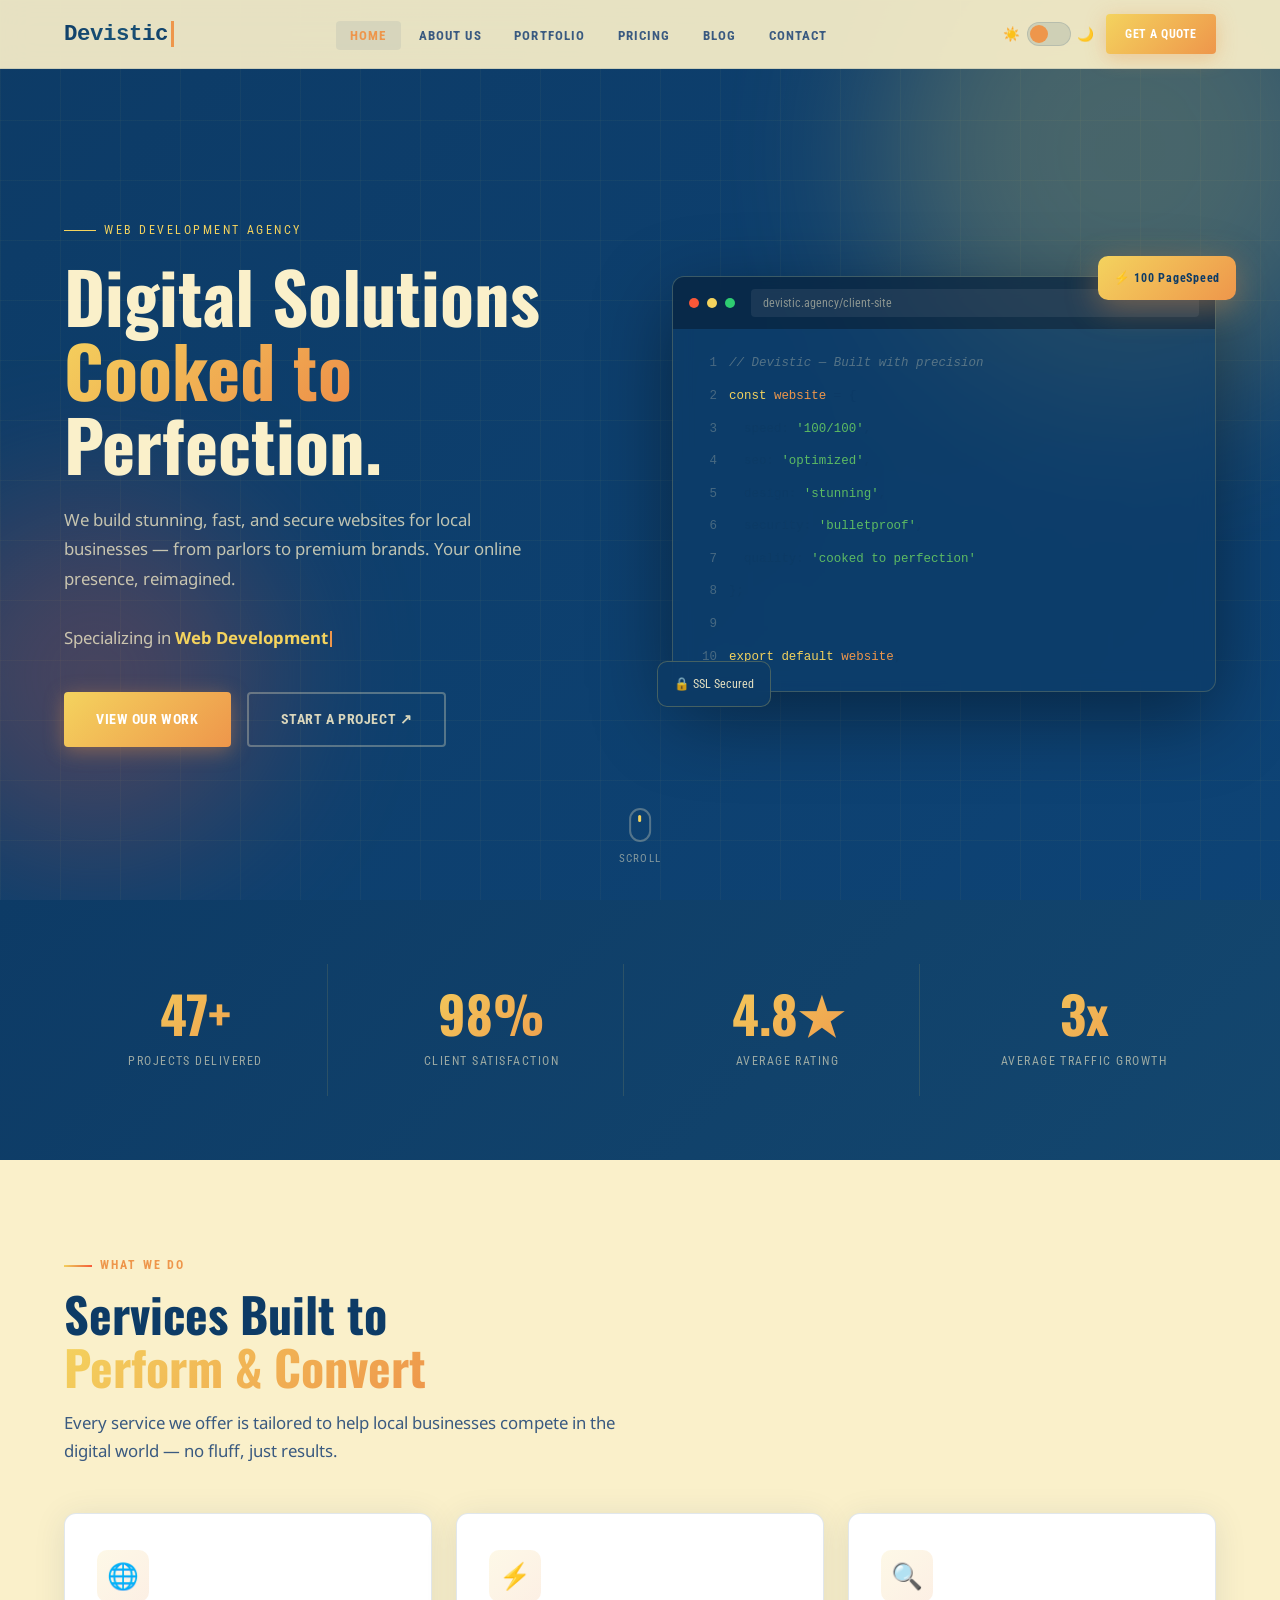
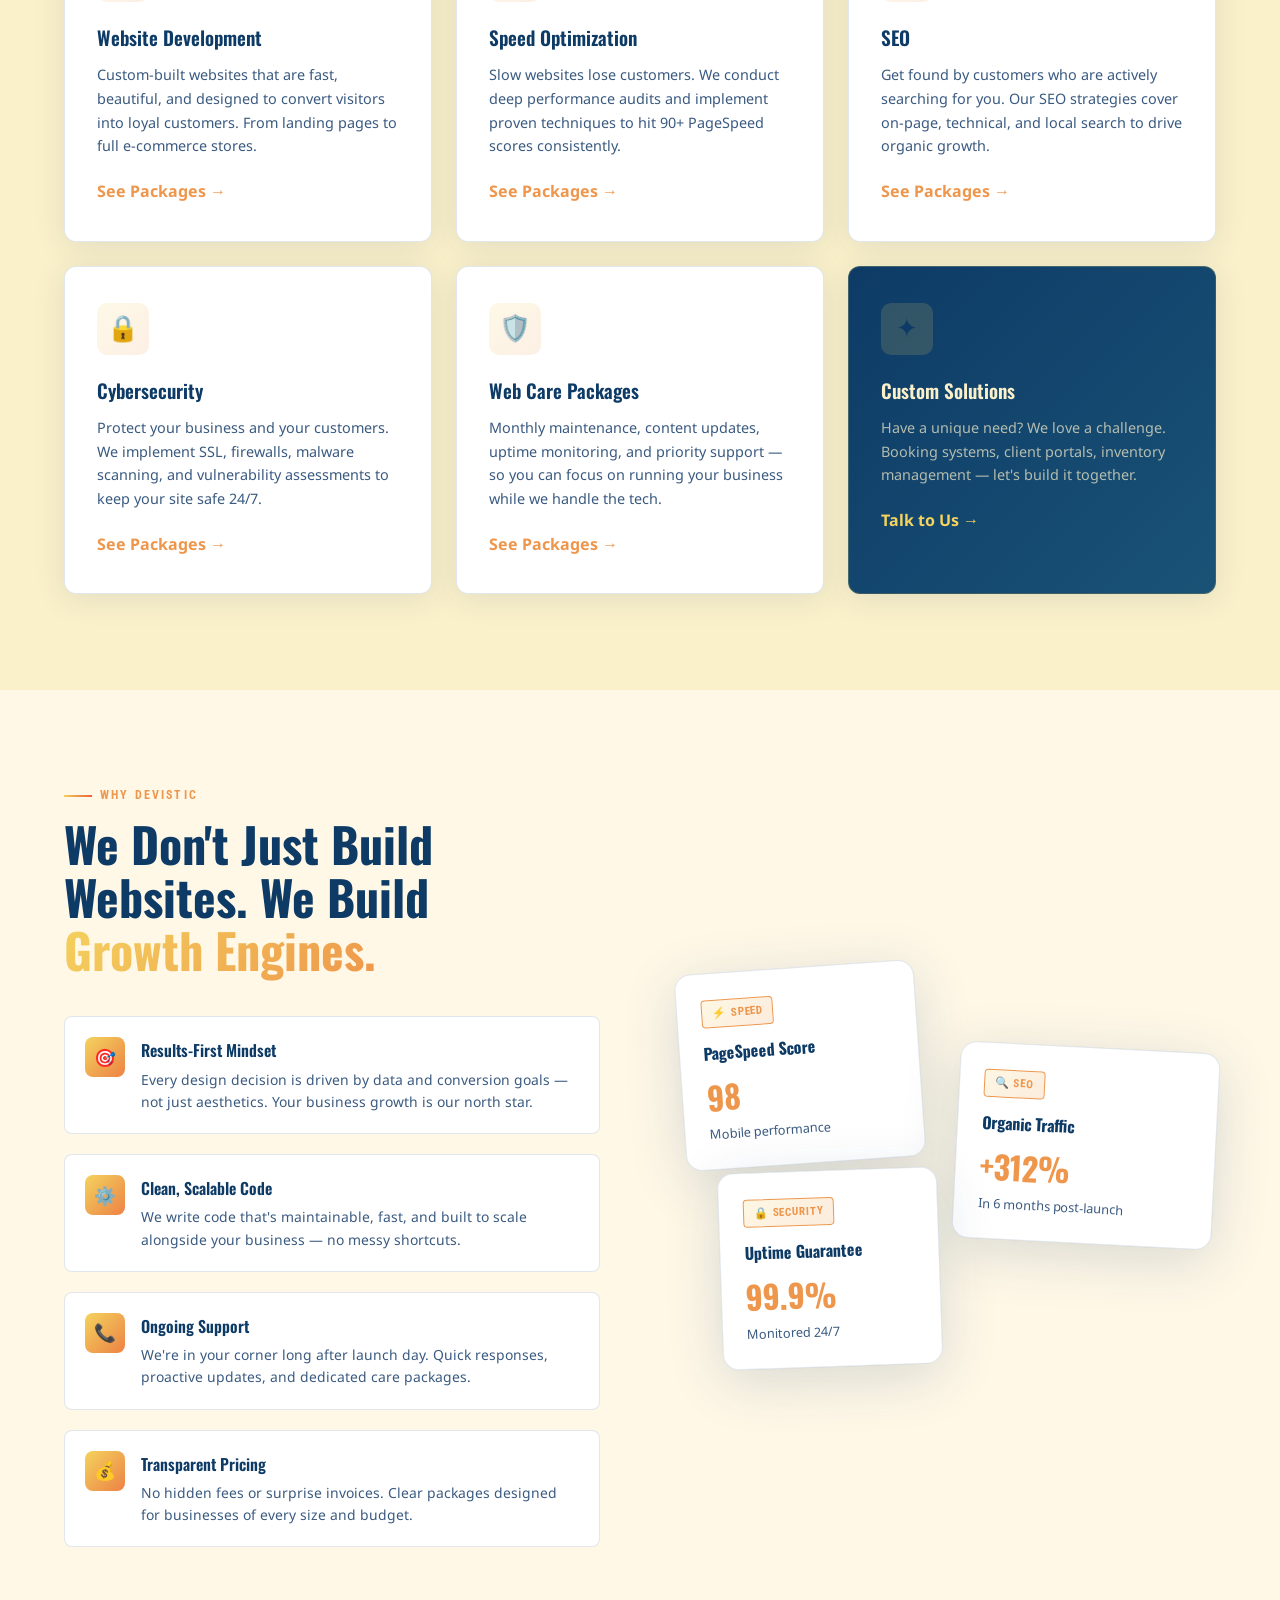
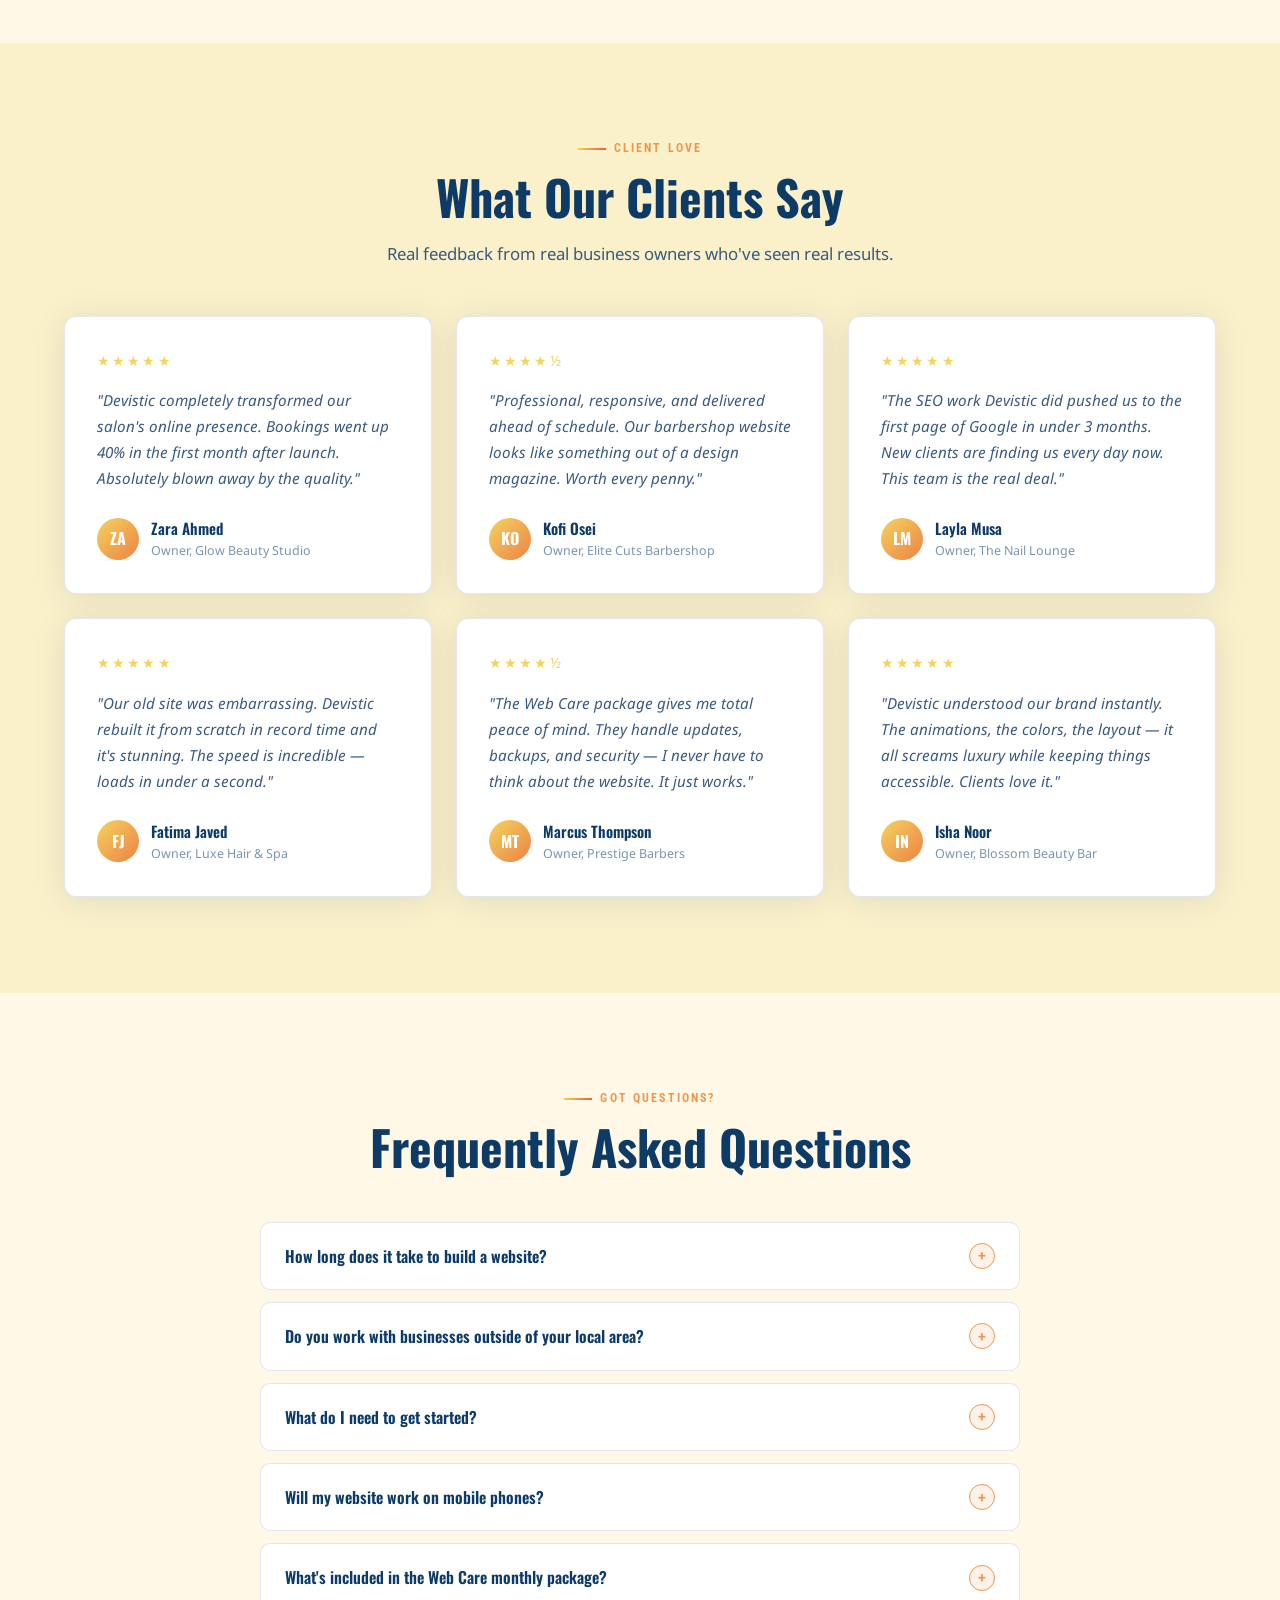
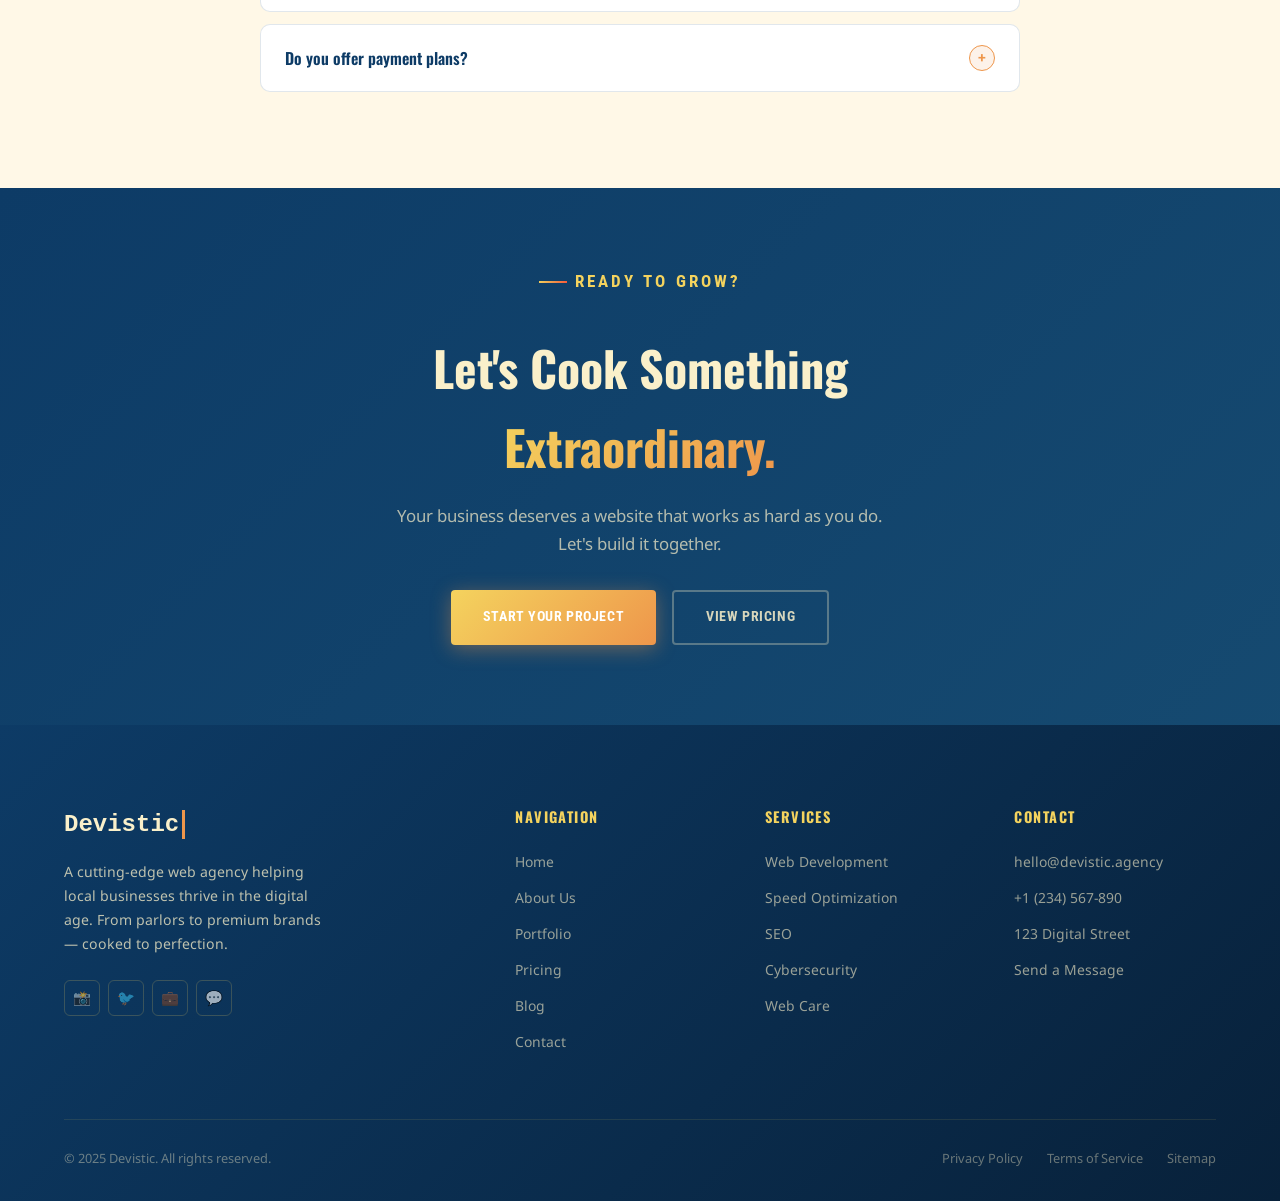
==== commit ff3cf90b: "freef" ====
--- a/index.html
+++ b/index.html
@@ -25,11 +25,11 @@
 
       <ul class="nav-links" role="list">
         <li><a href="index.html" class="active">Home</a></li>
-        <li><a href="pages/about.html">About Us</a></li>
-        <li><a href="pages/portfolio.html">Portfolio</a></li>
-        <li><a href="pages/pricing.html">Pricing</a></li>
-        <li><a href="pages/blog.html">Blog</a></li>
-        <li><a href="pages/contact.html">Contact</a></li>
+        <li><a href="about.html">About Us</a></li>
+        <li><a href="portfolio.html">Portfolio</a></li>
+        <li><a href="pricing.html">Pricing</a></li>
+        <li><a href="blog.html">Blog</a></li>
+        <li><a href="contact.html">Contact</a></li>
       </ul>
 
       <div class="nav-actions">
@@ -401,21 +401,21 @@
           <h4>Navigation</h4>
           <ul>
             <li><a href="index.html">Home</a></li>
-            <li><a href="pages/about.html">About Us</a></li>
-            <li><a href="pages/portfolio.html">Portfolio</a></li>
-            <li><a href="pages/pricing.html">Pricing</a></li>
-            <li><a href="pages/blog.html">Blog</a></li>
-            <li><a href="pages/contact.html">Contact</a></li>
+            <li><a href="about.html">About Us</a></li>
+            <li><a href="portfolio.html">Portfolio</a></li>
+            <li><a href="pricing.html">Pricing</a></li>
+            <li><a href="blog.html">Blog</a></li>
+            <li><a href="contact.html">Contact</a></li>
           </ul>
         </div>
         <div class="footer-col">
           <h4>Services</h4>
           <ul>
-            <li><a href="pages/pricing.html">Web Development</a></li>
-            <li><a href="pages/pricing.html">Speed Optimization</a></li>
-            <li><a href="pages/pricing.html">SEO</a></li>
-            <li><a href="pages/pricing.html">Cybersecurity</a></li>
-            <li><a href="pages/pricing.html">Web Care</a></li>
+            <li><a href="pricing.html">Web Development</a></li>
+            <li><a href="pricing.html">Speed Optimization</a></li>
+            <li><a href="pricing.html">SEO</a></li>
+            <li><a href="pricing.html">Cybersecurity</a></li>
+            <li><a href="pricing.html">Web Care</a></li>
           </ul>
         </div>
         <div class="footer-col">
@@ -424,7 +424,7 @@
             <li><a href="mailto:hello@devistic.agency">hello@devistic.agency</a></li>
             <li><a href="tel:+1234567890">+1 (234) 567-890</a></li>
             <li><a href="#">123 Digital Street</a></li>
-            <li><a href="pages/contact.html">Send a Message</a></li>
+            <li><a href="contact.html">Send a Message</a></li>
           </ul>
         </div>
       </div>
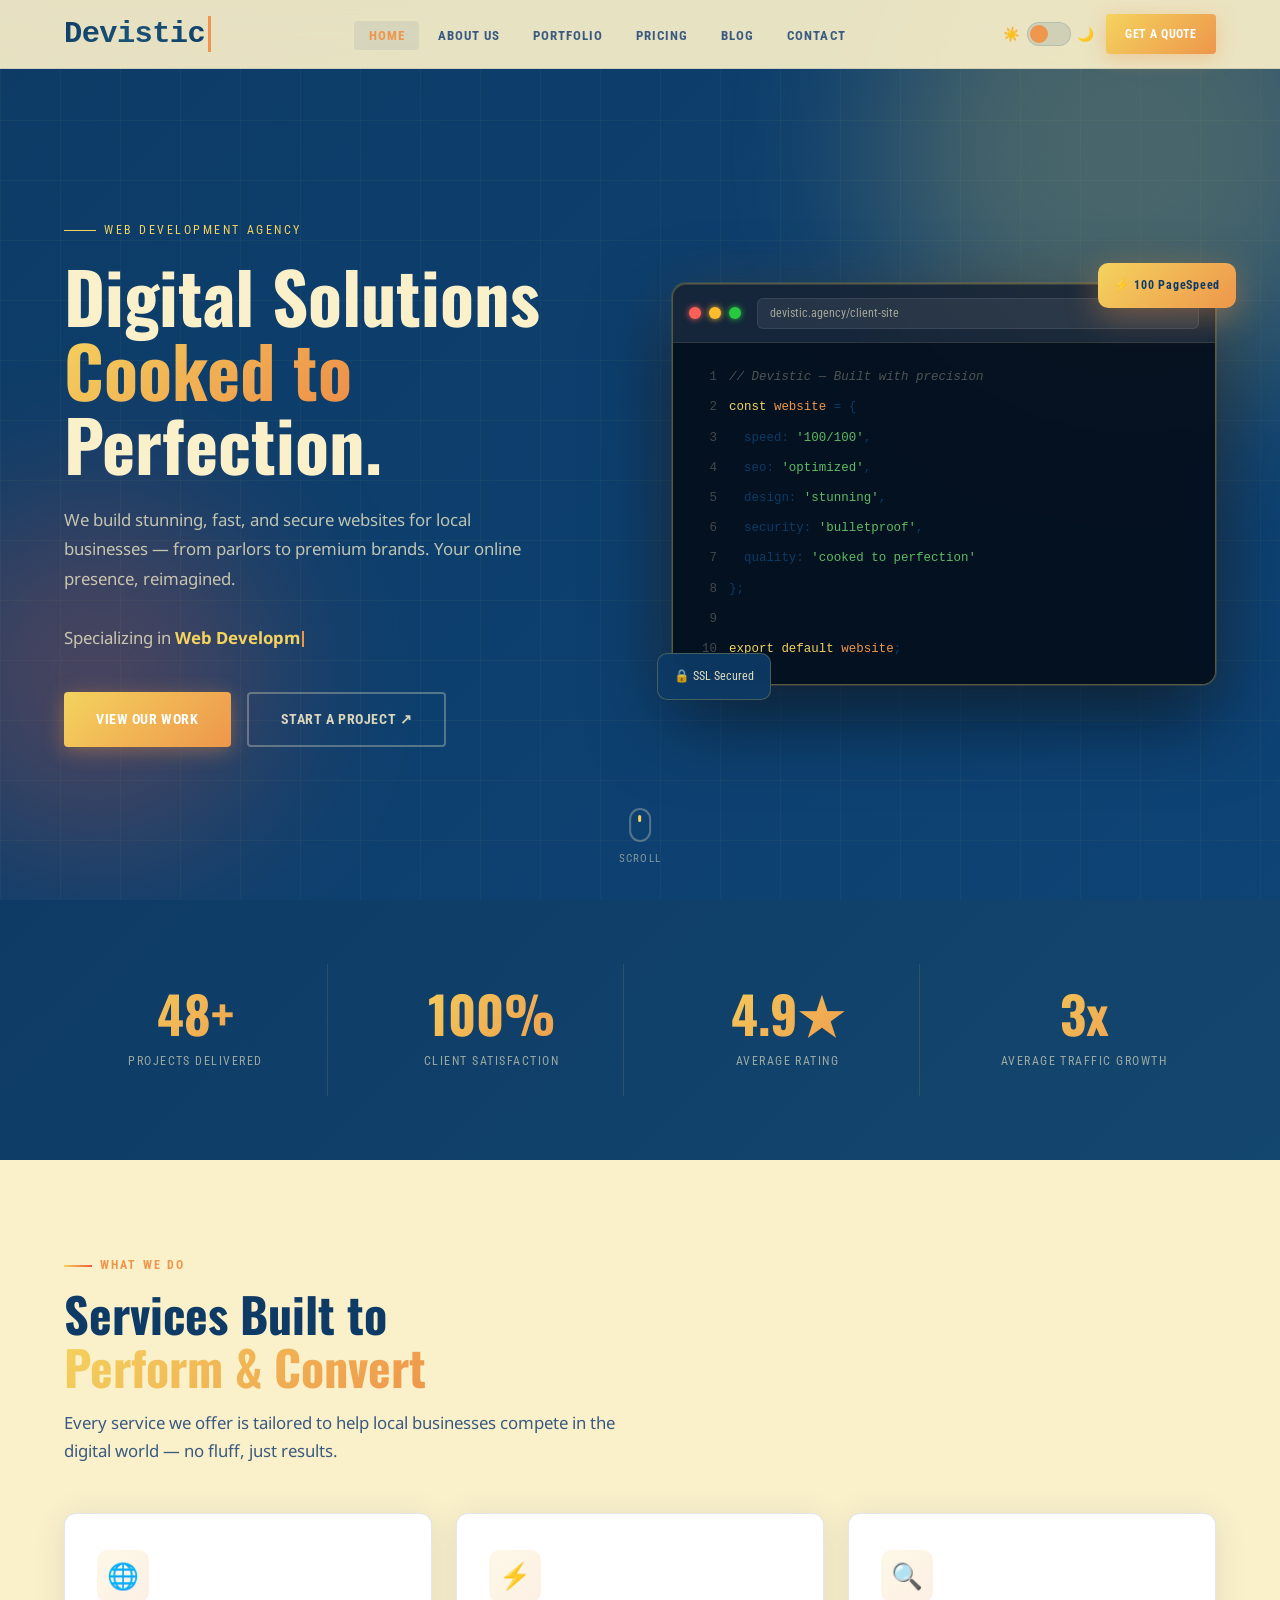
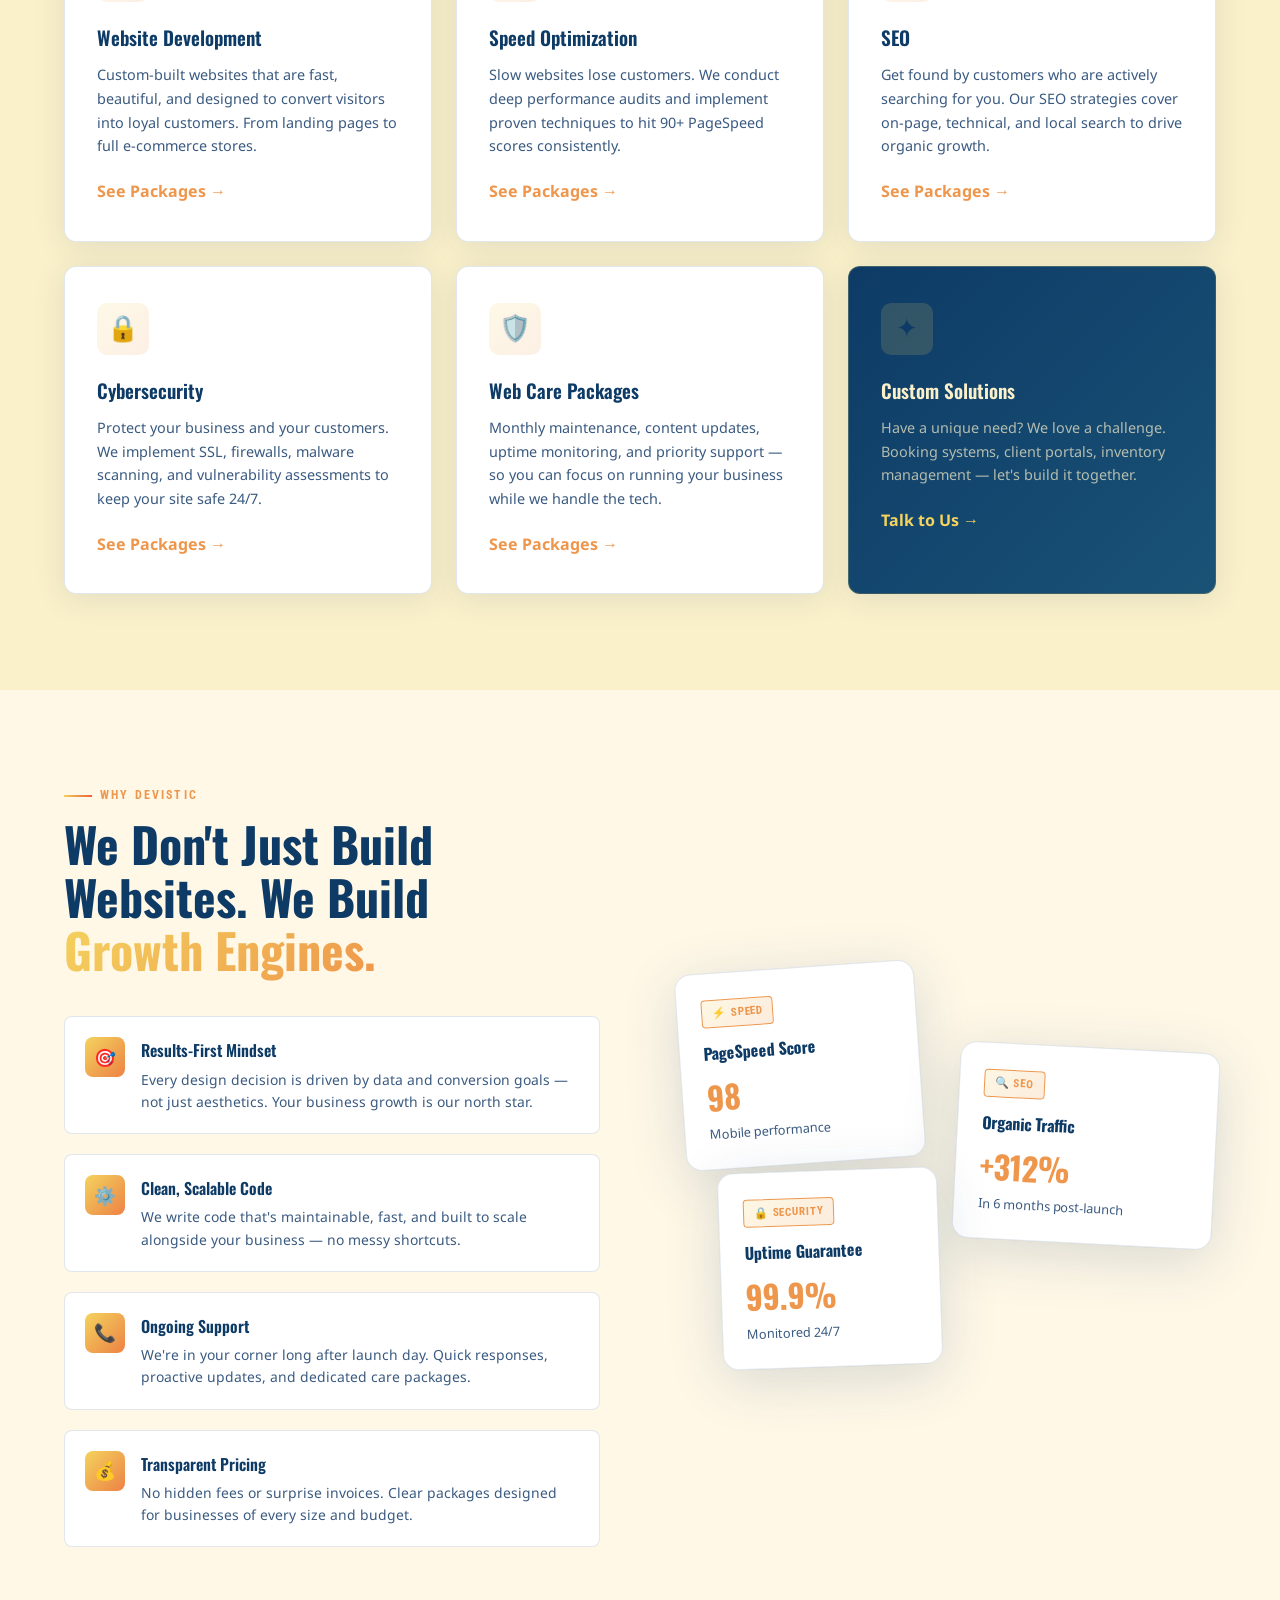
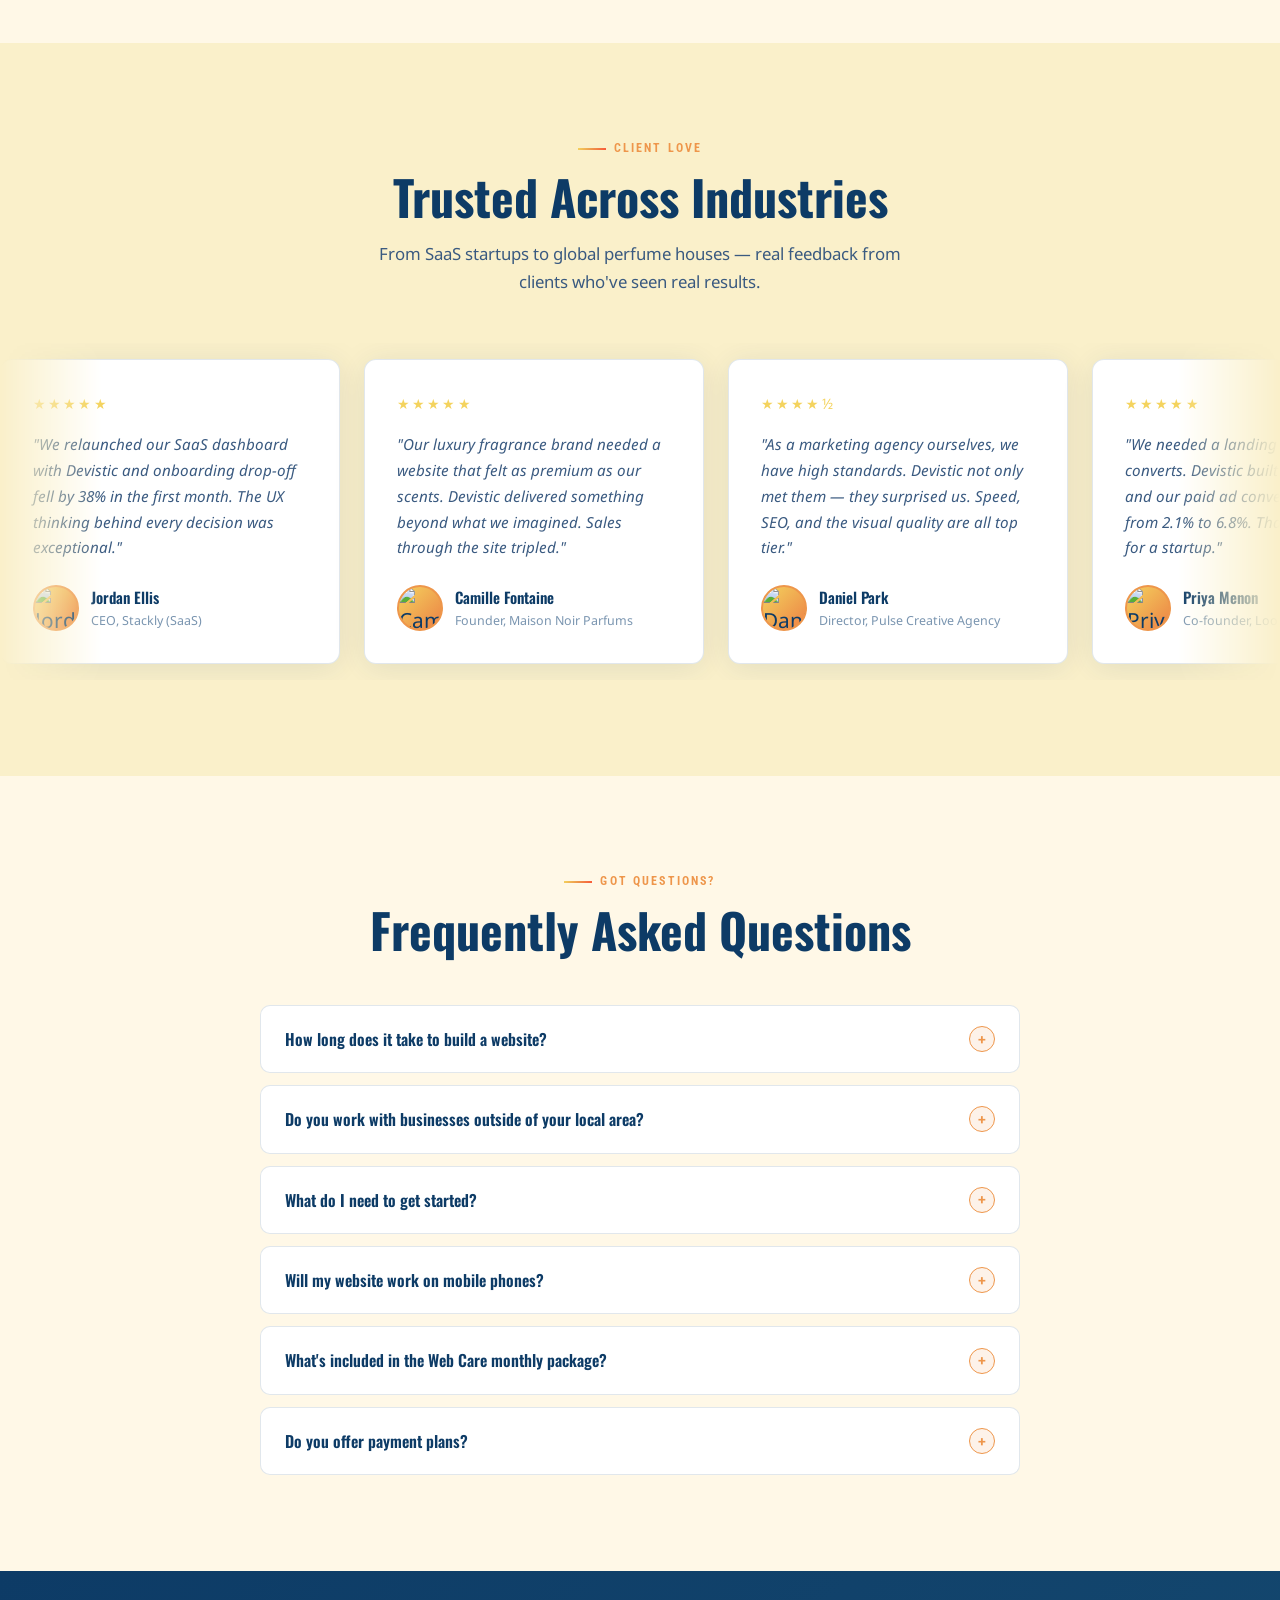
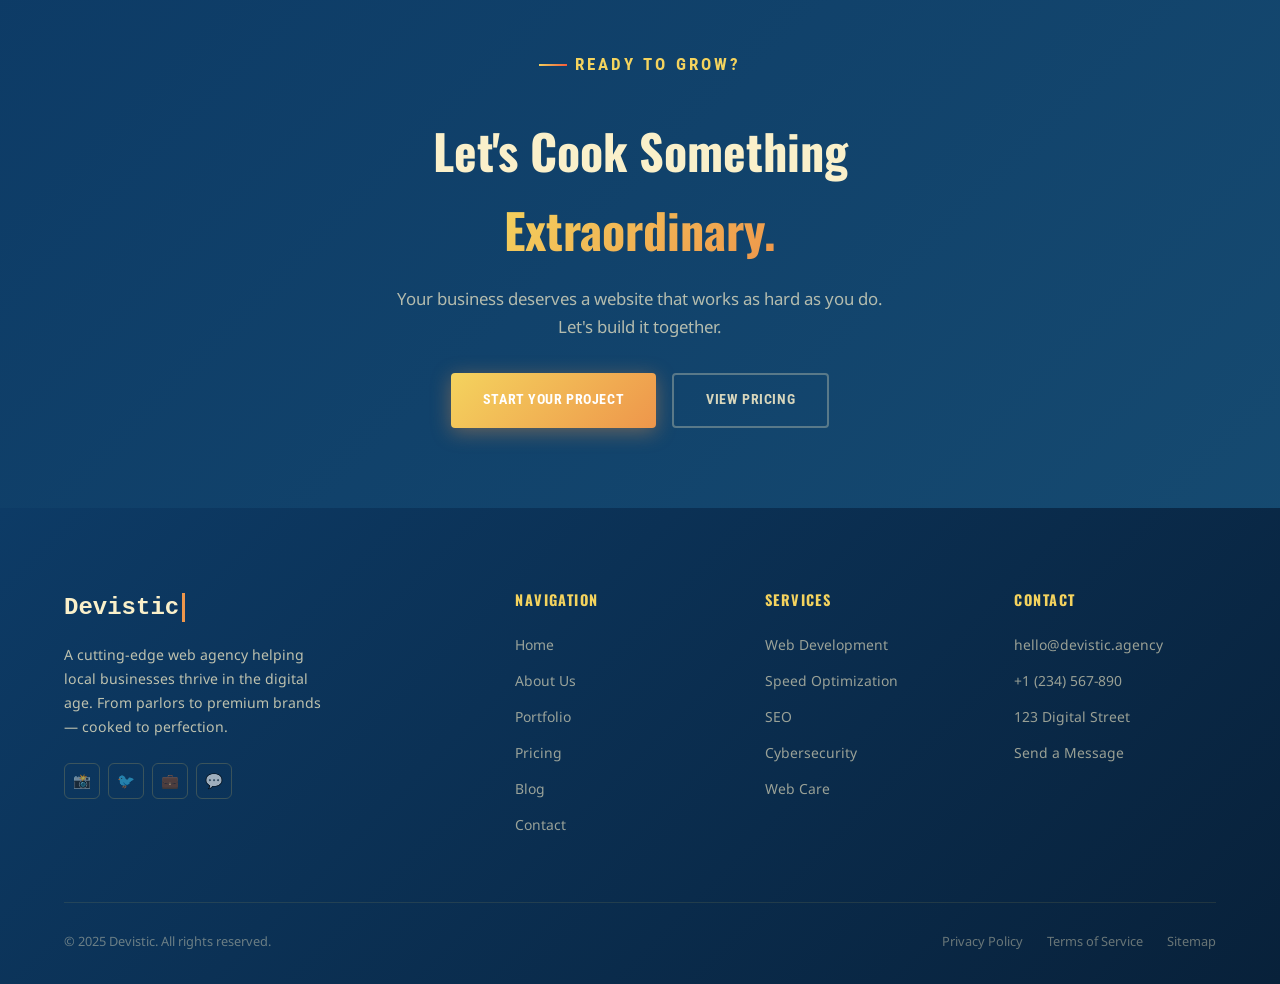
==== commit ecb80a6b: "sda" ====
--- a/index.html
+++ b/index.html
@@ -149,37 +149,37 @@
           <div class="service-icon">🌐</div>
           <h3 class="service-title">Website Development</h3>
           <p class="service-desc">Custom-built websites that are fast, beautiful, and designed to convert visitors into loyal customers. From landing pages to full e-commerce stores.</p>
-          <a href="pages/pricing.html" class="btn-ghost">See Packages →</a>
+          <a href="pricing.html" class="btn-ghost">See Packages →</a>
         </div>
         <div class="service-card reveal delay-2">
           <div class="service-icon">⚡</div>
           <h3 class="service-title">Speed Optimization</h3>
           <p class="service-desc">Slow websites lose customers. We conduct deep performance audits and implement proven techniques to hit 90+ PageSpeed scores consistently.</p>
-          <a href="pages/pricing.html" class="btn-ghost">See Packages →</a>
+          <a href="pricing.html" class="btn-ghost">See Packages →</a>
         </div>
         <div class="service-card reveal delay-3">
           <div class="service-icon">🔍</div>
           <h3 class="service-title">SEO</h3>
           <p class="service-desc">Get found by customers who are actively searching for you. Our SEO strategies cover on-page, technical, and local search to drive organic growth.</p>
-          <a href="pages/pricing.html" class="btn-ghost">See Packages →</a>
+          <a href="pricing.html" class="btn-ghost">See Packages →</a>
         </div>
         <div class="service-card reveal delay-1">
           <div class="service-icon">🔒</div>
           <h3 class="service-title">Cybersecurity</h3>
           <p class="service-desc">Protect your business and your customers. We implement SSL, firewalls, malware scanning, and vulnerability assessments to keep your site safe 24/7.</p>
-          <a href="pages/pricing.html" class="btn-ghost">See Packages →</a>
+          <a href="pricing.html" class="btn-ghost">See Packages →</a>
         </div>
         <div class="service-card reveal delay-2">
           <div class="service-icon">🛡️</div>
           <h3 class="service-title">Web Care Packages</h3>
           <p class="service-desc">Monthly maintenance, content updates, uptime monitoring, and priority support — so you can focus on running your business while we handle the tech.</p>
-          <a href="pages/pricing.html" class="btn-ghost">See Packages →</a>
+          <a href="pricing.html" class="btn-ghost">See Packages →</a>
         </div>
         <div class="service-card reveal delay-3" style="background:linear-gradient(135deg,var(--navy),#1a5276);border-color:rgba(244,211,94,0.2);">
           <div class="service-icon" style="background:rgba(244,211,94,0.15);">✦</div>
           <h3 class="service-title" style="color:var(--cream);">Custom Solutions</h3>
           <p class="service-desc" style="color:rgba(250,240,202,0.7);">Have a unique need? We love a challenge. Booking systems, client portals, inventory management — let's build it together.</p>
-          <a href="pages/contact.html" class="btn-ghost" style="color:var(--yellow);">Talk to Us →</a>
+          <a href="contact.html" class="btn-ghost" style="color:var(--yellow);">Talk to Us →</a>
         </div>
       </div>
     </div>
@@ -256,77 +256,200 @@
     <div class="container">
       <div class="reveal" style="text-align:center;margin-bottom:3rem;">
         <p class="section-label" style="justify-content:center;">Client Love</p>
-        <h2 class="section-title" id="testimonials-heading" style="text-align:center;">What Our Clients Say</h2>
-        <p class="section-sub" style="margin:0 auto;">Real feedback from real business owners who've seen real results.</p>
-      </div>
-
-      <div class="testimonials-track">
-        <div class="testi-card reveal delay-1">
-          <div class="testi-stars">★★★★★</div>
-          <p class="testi-quote">"Devistic completely transformed our salon's online presence. Bookings went up 40% in the first month after launch. Absolutely blown away by the quality."</p>
-          <div class="testi-author">
-            <div class="testi-avatar">ZA</div>
-            <div>
-              <div class="testi-name">Zara Ahmed</div>
-              <div class="testi-role">Owner, Glow Beauty Studio</div>
-            </div>
-          </div>
-        </div>
-        <div class="testi-card reveal delay-2">
+        <h2 class="section-title" id="testimonials-heading" style="text-align:center;">Trusted Across Industries</h2>
+        <p class="section-sub" style="margin:0 auto;">From SaaS startups to global perfume houses — real feedback from clients who've seen real results.</p>
+      </div>
+    </div>
+
+    <div class="testimonials-marquee-wrap">
+      <div class="testimonials-track" id="testimonials-track">
+
+        <!-- Card 1 — SaaS -->
+        <div class="testi-card">
+          <div class="testi-stars">★★★★★</div>
+          <p class="testi-quote">"We relaunched our SaaS dashboard with Devistic and onboarding drop-off fell by 38% in the first month. The UX thinking behind every decision was exceptional."</p>
+          <div class="testi-author">
+            <div class="testi-avatar">
+              <img src="https://i.pravatar.cc/100?img=11" alt="Jordan Ellis" loading="lazy">
+            </div>
+            <div>
+              <div class="testi-name">Jordan Ellis</div>
+              <div class="testi-role">CEO, Stackly (SaaS)</div>
+            </div>
+          </div>
+        </div>
+
+        <!-- Card 2 — Perfume Brand -->
+        <div class="testi-card">
+          <div class="testi-stars">★★★★★</div>
+          <p class="testi-quote">"Our luxury fragrance brand needed a website that felt as premium as our scents. Devistic delivered something beyond what we imagined. Sales through the site tripled."</p>
+          <div class="testi-author">
+            <div class="testi-avatar">
+              <img src="https://i.pravatar.cc/100?img=47" alt="Camille Fontaine" loading="lazy">
+            </div>
+            <div>
+              <div class="testi-name">Camille Fontaine</div>
+              <div class="testi-role">Founder, Maison Noir Parfums</div>
+            </div>
+          </div>
+        </div>
+
+        <!-- Card 3 — Agency -->
+        <div class="testi-card">
           <div class="testi-stars">★★★★½</div>
-          <p class="testi-quote">"Professional, responsive, and delivered ahead of schedule. Our barbershop website looks like something out of a design magazine. Worth every penny."</p>
-          <div class="testi-author">
-            <div class="testi-avatar">KO</div>
-            <div>
-              <div class="testi-name">Kofi Osei</div>
-              <div class="testi-role">Owner, Elite Cuts Barbershop</div>
-            </div>
-          </div>
-        </div>
-        <div class="testi-card reveal delay-3">
-          <div class="testi-stars">★★★★★</div>
-          <p class="testi-quote">"The SEO work Devistic did pushed us to the first page of Google in under 3 months. New clients are finding us every day now. This team is the real deal."</p>
-          <div class="testi-author">
-            <div class="testi-avatar">LM</div>
-            <div>
-              <div class="testi-name">Layla Musa</div>
-              <div class="testi-role">Owner, The Nail Lounge</div>
-            </div>
-          </div>
-        </div>
-        <div class="testi-card reveal delay-1">
-          <div class="testi-stars">★★★★★</div>
-          <p class="testi-quote">"Our old site was embarrassing. Devistic rebuilt it from scratch in record time and it's stunning. The speed is incredible — loads in under a second."</p>
-          <div class="testi-author">
-            <div class="testi-avatar">FJ</div>
-            <div>
-              <div class="testi-name">Fatima Javed</div>
-              <div class="testi-role">Owner, Luxe Hair & Spa</div>
-            </div>
-          </div>
-        </div>
-        <div class="testi-card reveal delay-2">
+          <p class="testi-quote">"As a marketing agency ourselves, we have high standards. Devistic not only met them — they surprised us. Speed, SEO, and the visual quality are all top tier."</p>
+          <div class="testi-author">
+            <div class="testi-avatar">
+              <img src="https://i.pravatar.cc/100?img=33" alt="Daniel Park" loading="lazy">
+            </div>
+            <div>
+              <div class="testi-name">Daniel Park</div>
+              <div class="testi-role">Director, Pulse Creative Agency</div>
+            </div>
+          </div>
+        </div>
+
+        <!-- Card 4 — Tech Startup -->
+        <div class="testi-card">
+          <div class="testi-stars">★★★★★</div>
+          <p class="testi-quote">"We needed a landing page that converts. Devistic built it in 6 days — and our paid ad conversion rate went from 2.1% to 6.8%. That's life-changing for a startup."</p>
+          <div class="testi-author">
+            <div class="testi-avatar">
+              <img src="https://i.pravatar.cc/100?img=15" alt="Priya Menon" loading="lazy">
+            </div>
+            <div>
+              <div class="testi-name">Priya Menon</div>
+              <div class="testi-role">Co-founder, Loopify Tech</div>
+            </div>
+          </div>
+        </div>
+
+        <!-- Card 5 — E-Commerce Fashion -->
+        <div class="testi-card">
+          <div class="testi-stars">★★★★★</div>
+          <p class="testi-quote">"Our fashion store redesign was handled flawlessly. The new site loads in under 1.2 seconds, looks incredible on mobile, and our bounce rate dropped by half."</p>
+          <div class="testi-author">
+            <div class="testi-avatar">
+              <img src="https://i.pravatar.cc/100?img=29" alt="Aisha Khalid" loading="lazy">
+            </div>
+            <div>
+              <div class="testi-name">Aisha Khalid</div>
+              <div class="testi-role">Owner, Velvet Thread Studio</div>
+            </div>
+          </div>
+        </div>
+
+        <!-- Card 6 — Restaurant -->
+        <div class="testi-card">
           <div class="testi-stars">★★★★½</div>
-          <p class="testi-quote">"The Web Care package gives me total peace of mind. They handle updates, backups, and security — I never have to think about the website. It just works."</p>
-          <div class="testi-author">
-            <div class="testi-avatar">MT</div>
-            <div>
-              <div class="testi-name">Marcus Thompson</div>
-              <div class="testi-role">Owner, Prestige Barbers</div>
-            </div>
-          </div>
-        </div>
-        <div class="testi-card reveal delay-3">
-          <div class="testi-stars">★★★★★</div>
-          <p class="testi-quote">"Devistic understood our brand instantly. The animations, the colors, the layout — it all screams luxury while keeping things accessible. Clients love it."</p>
-          <div class="testi-author">
-            <div class="testi-avatar">IN</div>
-            <div>
-              <div class="testi-name">Isha Noor</div>
-              <div class="testi-role">Owner, Blossom Beauty Bar</div>
-            </div>
-          </div>
-        </div>
+          <p class="testi-quote">"Our restaurant's online reservations went up 220% after Devistic redesigned the site. The menu page alone is a masterpiece. Every customer compliments it."</p>
+          <div class="testi-author">
+            <div class="testi-avatar">
+              <img src="https://i.pravatar.cc/100?img=53" alt="Marco Ricci" loading="lazy">
+            </div>
+            <div>
+              <div class="testi-name">Marco Ricci</div>
+              <div class="testi-role">Owner, Trattoria Ricci Milano</div>
+            </div>
+          </div>
+        </div>
+
+        <!-- Card 7 — HR/Org Tool -->
+        <div class="testi-card">
+          <div class="testi-stars">★★★★★</div>
+          <p class="testi-quote">"We're a B2B HR platform and our old site looked like 2012. Devistic transformed our entire web presence. Investor demo meetings increased 40% after the relaunch."</p>
+          <div class="testi-author">
+            <div class="testi-avatar">
+              <img src="https://i.pravatar.cc/100?img=7" alt="Chris Alvarez" loading="lazy">
+            </div>
+            <div>
+              <div class="testi-name">Chris Alvarez</div>
+              <div class="testi-role">CPO, HireFlow Org Platform</div>
+            </div>
+          </div>
+        </div>
+
+        <!-- Card 8 — Real Estate -->
+        <div class="testi-card">
+          <div class="testi-stars">★★★★★</div>
+          <p class="testi-quote">"The property listing site Devistic built for us outperforms competitors three times our size. The search and filter experience is seamless. Our agents love showing it to clients."</p>
+          <div class="testi-author">
+            <div class="testi-avatar">
+              <img src="https://i.pravatar.cc/100?img=39" alt="Nadia Okonkwo" loading="lazy">
+            </div>
+            <div>
+              <div class="testi-name">Nadia Okonkwo</div>
+              <div class="testi-role">MD, PrimeEstates Realty</div>
+            </div>
+          </div>
+        </div>
+
+        <!-- Duplicate set for seamless infinite loop -->
+        <div class="testi-card">
+          <div class="testi-stars">★★★★★</div>
+          <p class="testi-quote">"We relaunched our SaaS dashboard with Devistic and onboarding drop-off fell by 38% in the first month. The UX thinking behind every decision was exceptional."</p>
+          <div class="testi-author">
+            <div class="testi-avatar"><img src="https://i.pravatar.cc/100?img=11" alt="Jordan Ellis" loading="lazy"></div>
+            <div><div class="testi-name">Jordan Ellis</div><div class="testi-role">CEO, Stackly (SaaS)</div></div>
+          </div>
+        </div>
+        <div class="testi-card">
+          <div class="testi-stars">★★★★★</div>
+          <p class="testi-quote">"Our luxury fragrance brand needed a website that felt as premium as our scents. Devistic delivered something beyond what we imagined. Sales through the site tripled."</p>
+          <div class="testi-author">
+            <div class="testi-avatar"><img src="https://i.pravatar.cc/100?img=47" alt="Camille Fontaine" loading="lazy"></div>
+            <div><div class="testi-name">Camille Fontaine</div><div class="testi-role">Founder, Maison Noir Parfums</div></div>
+          </div>
+        </div>
+        <div class="testi-card">
+          <div class="testi-stars">★★★★½</div>
+          <p class="testi-quote">"As a marketing agency ourselves, we have high standards. Devistic not only met them — they surprised us. Speed, SEO, and the visual quality are all top tier."</p>
+          <div class="testi-author">
+            <div class="testi-avatar"><img src="https://i.pravatar.cc/100?img=33" alt="Daniel Park" loading="lazy"></div>
+            <div><div class="testi-name">Daniel Park</div><div class="testi-role">Director, Pulse Creative Agency</div></div>
+          </div>
+        </div>
+        <div class="testi-card">
+          <div class="testi-stars">★★★★★</div>
+          <p class="testi-quote">"We needed a landing page that converts. Devistic built it in 6 days — and our paid ad conversion rate went from 2.1% to 6.8%. That's life-changing for a startup."</p>
+          <div class="testi-author">
+            <div class="testi-avatar"><img src="https://i.pravatar.cc/100?img=15" alt="Priya Menon" loading="lazy"></div>
+            <div><div class="testi-name">Priya Menon</div><div class="testi-role">Co-founder, Loopify Tech</div></div>
+          </div>
+        </div>
+        <div class="testi-card">
+          <div class="testi-stars">★★★★★</div>
+          <p class="testi-quote">"Our fashion store redesign was handled flawlessly. The new site loads in under 1.2 seconds, looks incredible on mobile, and our bounce rate dropped by half."</p>
+          <div class="testi-author">
+            <div class="testi-avatar"><img src="https://i.pravatar.cc/100?img=29" alt="Aisha Khalid" loading="lazy"></div>
+            <div><div class="testi-name">Aisha Khalid</div><div class="testi-role">Owner, Velvet Thread Studio</div></div>
+          </div>
+        </div>
+        <div class="testi-card">
+          <div class="testi-stars">★★★★½</div>
+          <p class="testi-quote">"Our restaurant's online reservations went up 220% after Devistic redesigned the site. The menu page alone is a masterpiece. Every customer compliments it."</p>
+          <div class="testi-author">
+            <div class="testi-avatar"><img src="https://i.pravatar.cc/100?img=53" alt="Marco Ricci" loading="lazy"></div>
+            <div><div class="testi-name">Marco Ricci</div><div class="testi-role">Owner, Trattoria Ricci Milano</div></div>
+          </div>
+        </div>
+        <div class="testi-card">
+          <div class="testi-stars">★★★★★</div>
+          <p class="testi-quote">"We're a B2B HR platform and our old site looked like 2012. Devistic transformed our entire web presence. Investor demo meetings increased 40% after the relaunch."</p>
+          <div class="testi-author">
+            <div class="testi-avatar"><img src="https://i.pravatar.cc/100?img=7" alt="Chris Alvarez" loading="lazy"></div>
+            <div><div class="testi-name">Chris Alvarez</div><div class="testi-role">CPO, HireFlow Org Platform</div></div>
+          </div>
+        </div>
+        <div class="testi-card">
+          <div class="testi-stars">★★★★★</div>
+          <p class="testi-quote">"The property listing site Devistic built for us outperforms competitors three times our size. The search and filter experience is seamless. Our agents love showing it to clients."</p>
+          <div class="testi-author">
+            <div class="testi-avatar"><img src="https://i.pravatar.cc/100?img=39" alt="Nadia Okonkwo" loading="lazy"></div>
+            <div><div class="testi-name">Nadia Okonkwo</div><div class="testi-role">MD, PrimeEstates Realty</div></div>
+          </div>
+        </div>
+
       </div>
     </div>
   </section>
@@ -376,8 +499,8 @@
         <h2>Let's Cook Something<br><span class="grad-text">Extraordinary.</span></h2>
         <p>Your business deserves a website that works as hard as you do. Let's build it together.</p>
         <div style="display:flex;gap:1rem;justify-content:center;flex-wrap:wrap;">
-          <a href="pages/contact.html" class="btn btn-primary">Start Your Project</a>
-          <a href="pages/pricing.html" class="btn btn-outline" style="color:rgba(250,240,202,0.85);border-color:rgba(250,240,202,0.3);">View Pricing</a>
+          <a href="contact.html" class="btn btn-primary">Start Your Project</a>
+          <a href="pricing.html" class="btn btn-outline" style="color:rgba(250,240,202,0.85);border-color:rgba(250,240,202,0.3);">View Pricing</a>
         </div>
       </div>
     </div>
@@ -401,21 +524,21 @@
           <h4>Navigation</h4>
           <ul>
             <li><a href="index.html">Home</a></li>
-            <li><a href="about.html">About Us</a></li>
-            <li><a href="portfolio.html">Portfolio</a></li>
-            <li><a href="pricing.html">Pricing</a></li>
-            <li><a href="blog.html">Blog</a></li>
-            <li><a href="contact.html">Contact</a></li>
+            <li><a href="pages/about.html">About Us</a></li>
+            <li><a href="pages/portfolio.html">Portfolio</a></li>
+            <li><a href="pages/pricing.html">Pricing</a></li>
+            <li><a href="pages/blog.html">Blog</a></li>
+            <li><a href="pages/contact.html">Contact</a></li>
           </ul>
         </div>
         <div class="footer-col">
           <h4>Services</h4>
           <ul>
-            <li><a href="pricing.html">Web Development</a></li>
-            <li><a href="pricing.html">Speed Optimization</a></li>
-            <li><a href="pricing.html">SEO</a></li>
-            <li><a href="pricing.html">Cybersecurity</a></li>
-            <li><a href="pricing.html">Web Care</a></li>
+            <li><a href="pages/pricing.html">Web Development</a></li>
+            <li><a href="pages/pricing.html">Speed Optimization</a></li>
+            <li><a href="pages/pricing.html">SEO</a></li>
+            <li><a href="pages/pricing.html">Cybersecurity</a></li>
+            <li><a href="pages/pricing.html">Web Care</a></li>
           </ul>
         </div>
         <div class="footer-col">
--- a/style.css
+++ b/style.css
@@ -306,7 +306,7 @@
 /* Logo */
 .nav-logo {
   font-family: 'Courier New', monospace;
-  font-size: 1.4rem;
+  font-size: 1.9rem;
   font-weight: 900;
   color: var(--text-1);
   letter-spacing: -0.02em;
@@ -555,43 +555,51 @@
 }
 
 .hero-browser {
-  background: rgba(13,59,102,0.6);
-  border: 1px solid rgba(244,211,94,0.2);
-  border-radius: 12px;
+  background: rgba(6, 18, 36, 0.85);
+  border: 1px solid rgba(244,211,94,0.35);
+  border-radius: 14px;
   overflow: hidden;
-  backdrop-filter: blur(10px);
-  box-shadow: 0 24px 80px rgba(0,0,0,0.4);
+  backdrop-filter: blur(20px);
+  box-shadow:
+    0 0 0 1px rgba(244,211,94,0.12),
+    0 32px 80px rgba(0,0,0,0.55),
+    0 0 60px rgba(238,150,75,0.12),
+    inset 0 1px 0 rgba(244,211,94,0.15);
 }
 .browser-bar {
-  background: rgba(0,0,0,0.3);
-  padding: 0.75rem 1rem;
+  background: rgba(255,255,255,0.06);
+  padding: 0.85rem 1rem;
   display: flex;
   align-items: center;
   gap: 0.5rem;
+  border-bottom: 1px solid rgba(244,211,94,0.1);
 }
 .browser-dot {
-  width: 10px; height: 10px;
+  width: 12px; height: 12px;
   border-radius: 50%;
-}
-.browser-dot:nth-child(1) { background: var(--red); }
-.browser-dot:nth-child(2) { background: var(--yellow); }
-.browser-dot:nth-child(3) { background: #2ecc71; }
+  box-shadow: 0 0 6px currentColor;
+}
+.browser-dot:nth-child(1) { background: #ff5f57; color: #ff5f57; }
+.browser-dot:nth-child(2) { background: #febc2e; color: #febc2e; }
+.browser-dot:nth-child(3) { background: #28c840; color: #28c840; }
 .browser-url {
   flex: 1;
   background: rgba(255,255,255,0.07);
-  border-radius: 4px;
+  border-radius: 6px;
   padding: 0.3rem 0.75rem;
   font-family: var(--font-ui);
   font-size: 0.72rem;
-  color: rgba(250,240,202,0.5);
+  color: rgba(250,240,202,0.6);
   margin-left: 0.5rem;
+  border: 1px solid rgba(255,255,255,0.08);
 }
 .browser-content {
   padding: 1.5rem;
   min-height: 260px;
   display: flex;
   flex-direction: column;
-  gap: 0.75rem;
+  gap: 0.6rem;
+  background: rgba(4, 12, 24, 0.6);
 }
 .code-line {
   display: flex;
@@ -861,10 +869,30 @@
 .wc p  { font-size: 0.8rem; color: var(--text-2); }
 
 /* ─── Testimonials ──────────────────────────────────────── */
+/* ─── Testimonials Marquee ──────────────────────────────── */
+.testimonials-marquee-wrap {
+  overflow: hidden;
+  position: relative;
+  padding: 1rem 0;
+  /* fade edges */
+  mask-image: linear-gradient(to right, transparent 0%, black 8%, black 92%, transparent 100%);
+  -webkit-mask-image: linear-gradient(to right, transparent 0%, black 8%, black 92%, transparent 100%);
+}
+
 .testimonials-track {
-  display: grid;
-  grid-template-columns: repeat(3, 1fr);
+  display: flex;
   gap: 1.5rem;
+  width: max-content;
+  animation: marqueeScroll 36s linear infinite;
+}
+
+.testimonials-marquee-wrap:hover .testimonials-track {
+  animation-play-state: paused;
+}
+
+@keyframes marqueeScroll {
+  from { transform: translateX(0); }
+  to   { transform: translateX(-50%); }
 }
 
 .testi-card {
@@ -874,6 +902,8 @@
   padding: 2rem;
   box-shadow: var(--shadow);
   transition: all var(--dur-med) var(--ease-out-expo);
+  width: 340px;
+  flex-shrink: 0;
 }
 .testi-card:hover { transform: translateY(-6px); box-shadow: var(--shadow-lg); }
 
@@ -896,19 +926,25 @@
   gap: 0.75rem;
 }
 .testi-avatar {
-  width: 42px; height: 42px;
+  width: 46px;
+  height: 46px;
   border-radius: 50%;
+  overflow: hidden;
+  border: 2px solid var(--orange);
+  flex-shrink: 0;
   background: var(--grad-warm);
   background-size: 200%;
   animation: gradShift 4s ease infinite;
   display: flex;
   align-items: center;
   justify-content: center;
-  font-family: var(--font-display);
-  font-weight: 700;
-  color: #fff;
-  font-size: 1rem;
-  flex-shrink: 0;
+  font-size: 1.3rem;
+}
+.testi-avatar img {
+  width: 100%;
+  height: 100%;
+  object-fit: cover;
+  display: block;
 }
 .testi-name {
   font-family: var(--font-display);
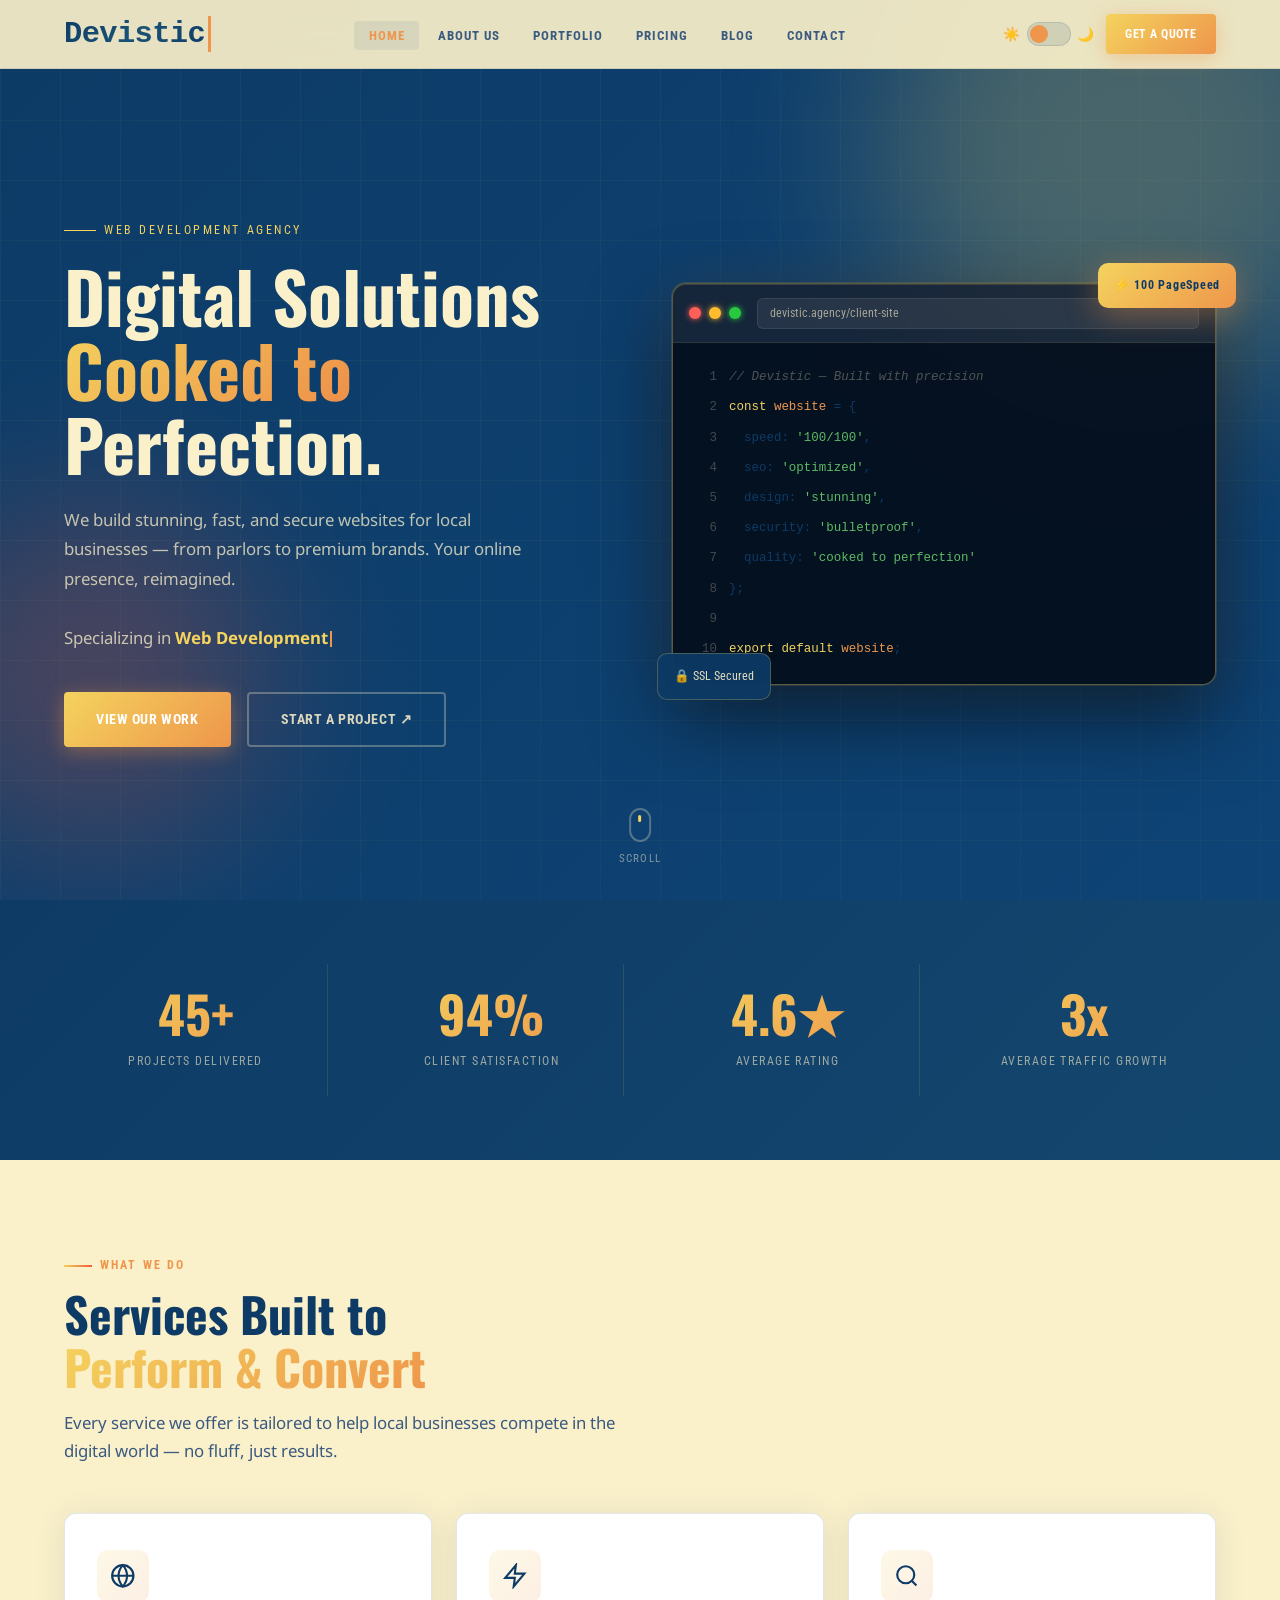
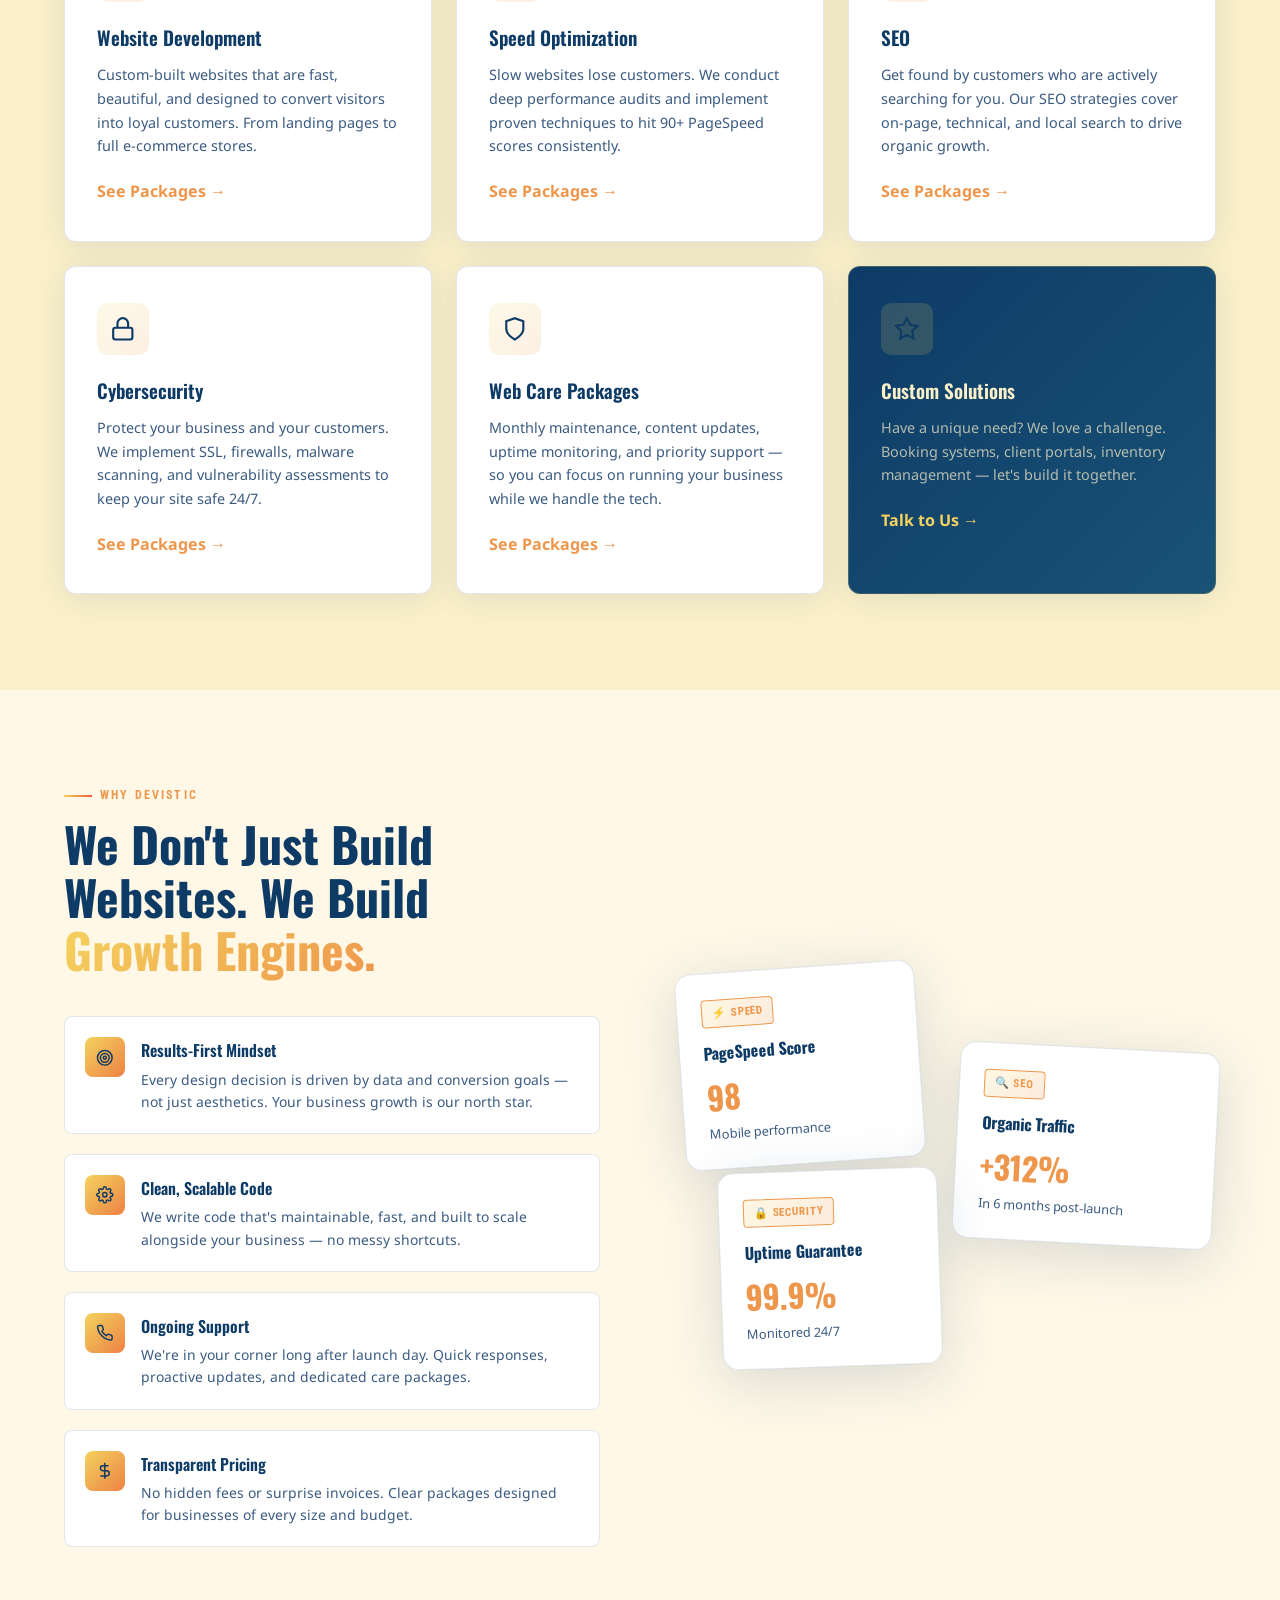
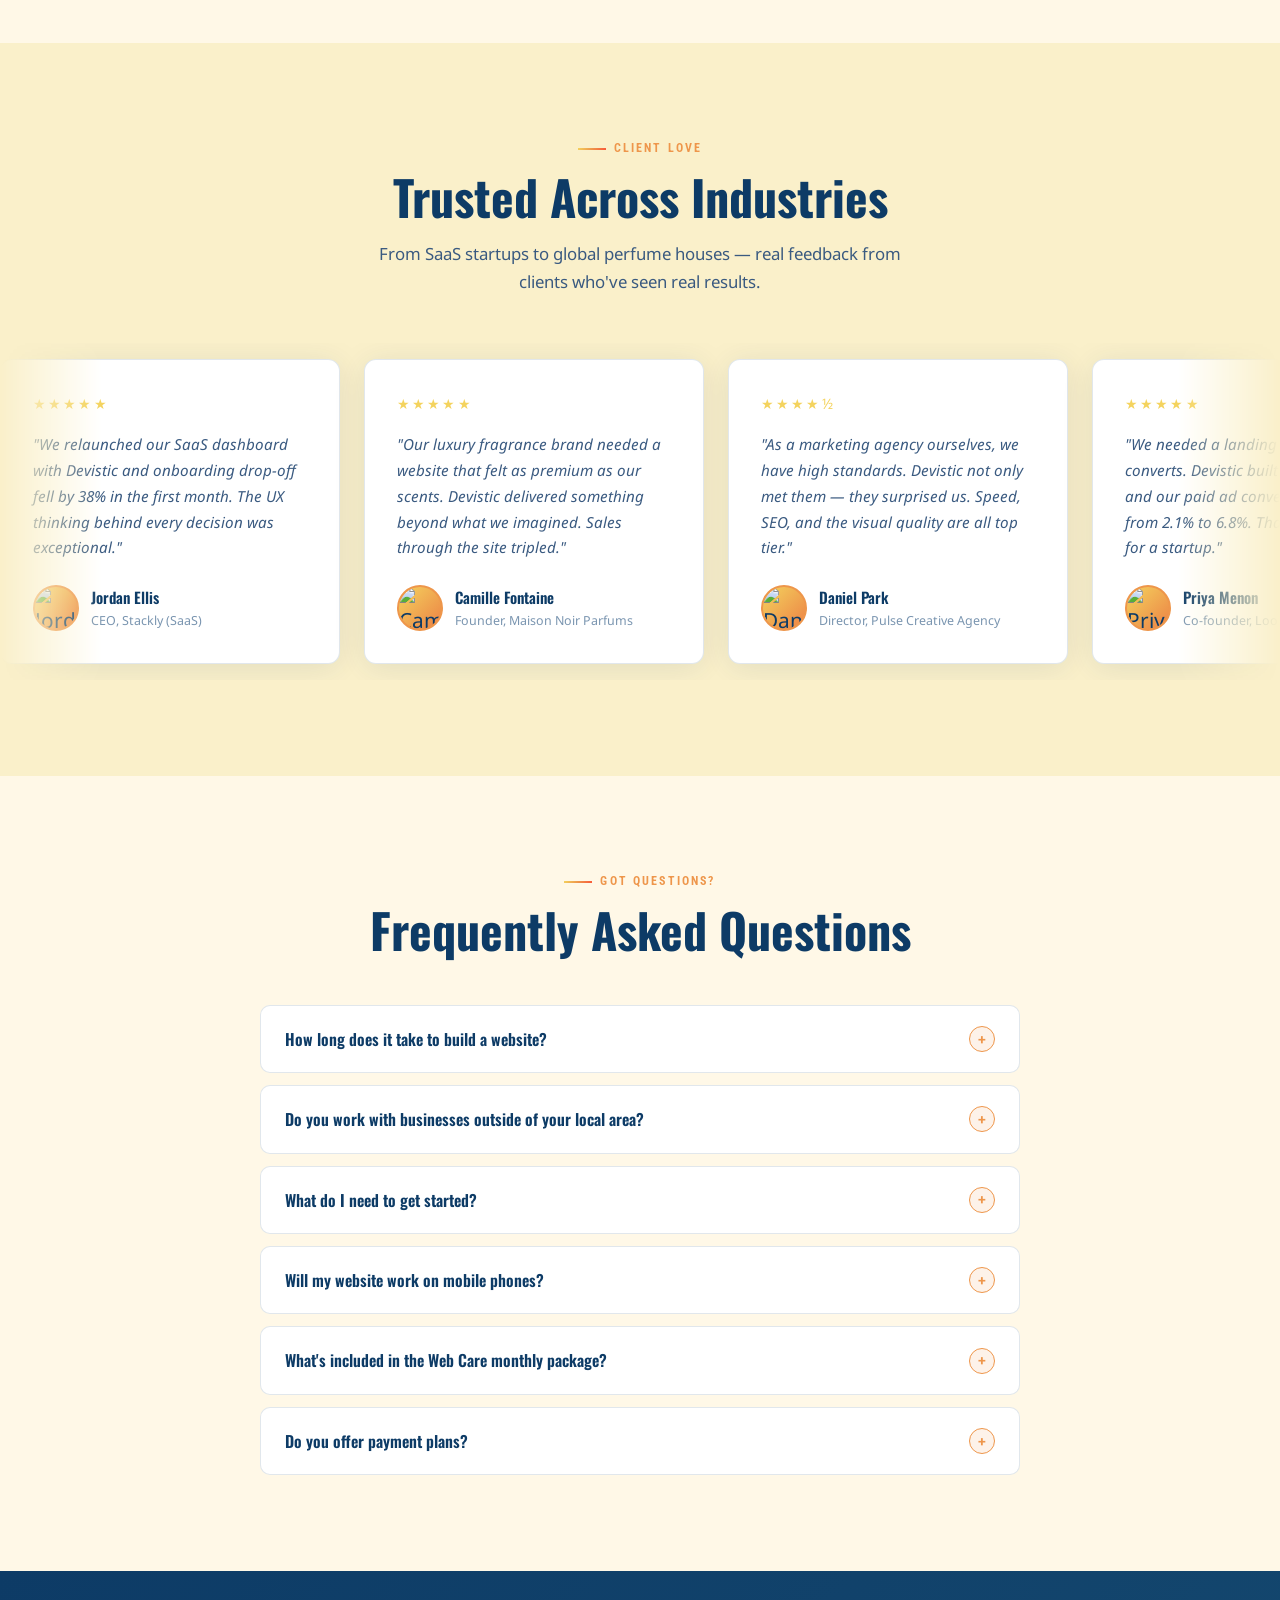
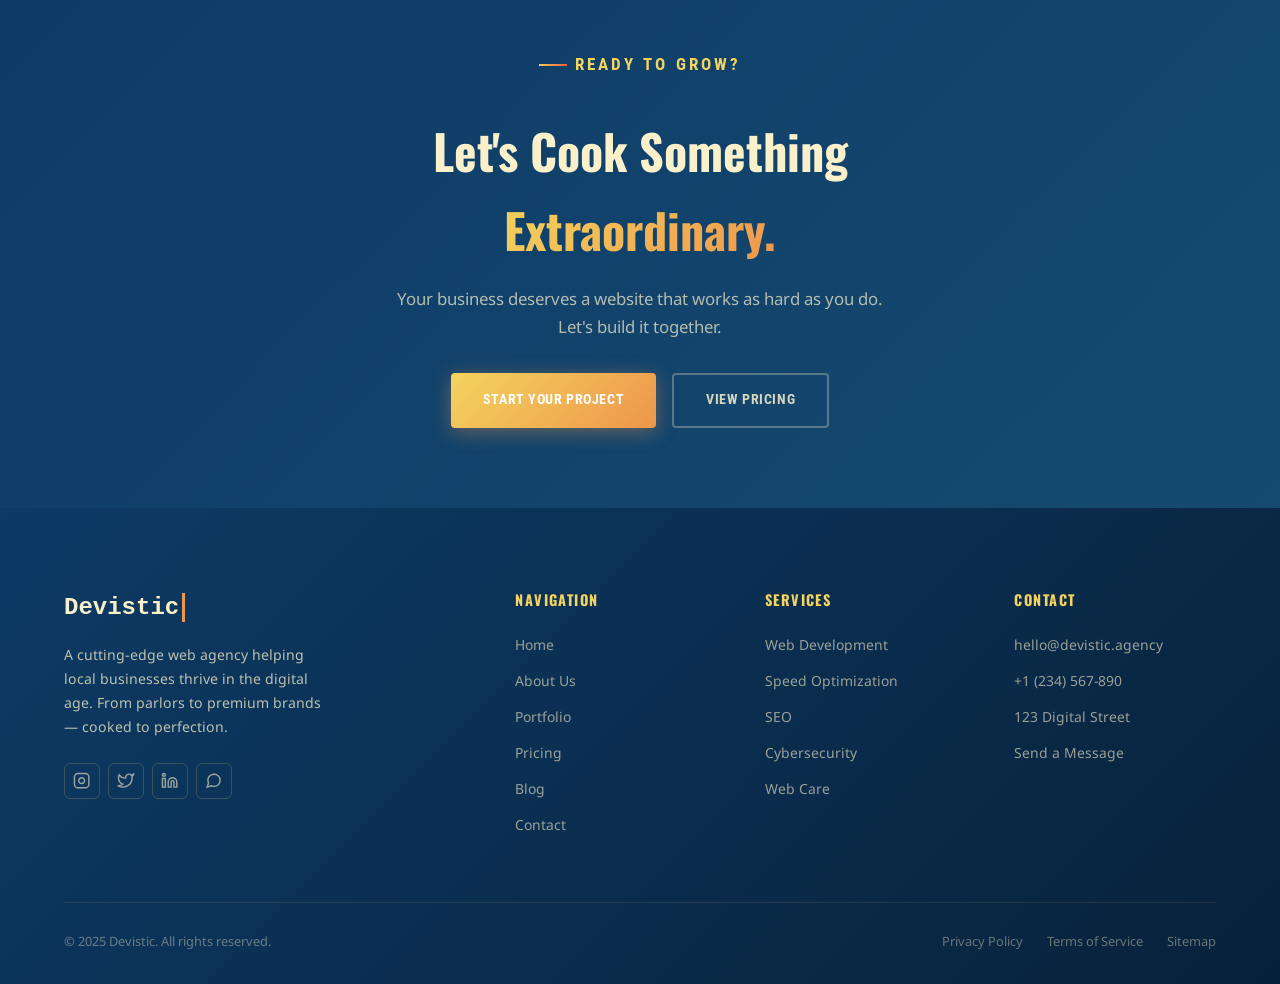
==== commit 0d2aaade: "sadasfd" ====
--- a/index.html
+++ b/index.html
@@ -146,37 +146,37 @@
 
       <div class="services-grid" style="margin-top:3rem;">
         <div class="service-card reveal delay-1">
-          <div class="service-icon">🌐</div>
+          <div class="service-icon"><svg width="1em" height="1em" viewBox="0 0 24 24" fill="none" stroke="currentColor" stroke-width="2"><circle cx="12" cy="12" r="10"></circle><line x1="2" y1="12" x2="22" y2="12"></line><path d="M12 2a15.3 15.3 0 0 1 4 10 15.3 15.3 0 0 1-4 10 15.3 15.3 0 0 1-4-10 15.3 15.3 0 0 1 4-10z"></path></svg></div>
           <h3 class="service-title">Website Development</h3>
           <p class="service-desc">Custom-built websites that are fast, beautiful, and designed to convert visitors into loyal customers. From landing pages to full e-commerce stores.</p>
           <a href="pricing.html" class="btn-ghost">See Packages →</a>
         </div>
         <div class="service-card reveal delay-2">
-          <div class="service-icon">⚡</div>
+          <div class="service-icon"><svg width="1em" height="1em" viewBox="0 0 24 24" fill="none" stroke="currentColor" stroke-width="2"><polygon points="13 2 3 14 12 14 11 22 21 10 12 10 13 2"></polygon></svg></div>
           <h3 class="service-title">Speed Optimization</h3>
           <p class="service-desc">Slow websites lose customers. We conduct deep performance audits and implement proven techniques to hit 90+ PageSpeed scores consistently.</p>
           <a href="pricing.html" class="btn-ghost">See Packages →</a>
         </div>
         <div class="service-card reveal delay-3">
-          <div class="service-icon">🔍</div>
+          <div class="service-icon"><svg width="1em" height="1em" viewBox="0 0 24 24" fill="none" stroke="currentColor" stroke-width="2"><circle cx="11" cy="11" r="8"></circle><line x1="21" y1="21" x2="16.65" y2="16.65"></line></svg></div>
           <h3 class="service-title">SEO</h3>
           <p class="service-desc">Get found by customers who are actively searching for you. Our SEO strategies cover on-page, technical, and local search to drive organic growth.</p>
           <a href="pricing.html" class="btn-ghost">See Packages →</a>
         </div>
         <div class="service-card reveal delay-1">
-          <div class="service-icon">🔒</div>
+          <div class="service-icon"><svg width="1em" height="1em" viewBox="0 0 24 24" fill="none" stroke="currentColor" stroke-width="2"><rect x="3" y="11" width="18" height="11" rx="2" ry="2"></rect><path d="M7 11V7a5 5 0 0 1 10 0v4"></path></svg></div>
           <h3 class="service-title">Cybersecurity</h3>
           <p class="service-desc">Protect your business and your customers. We implement SSL, firewalls, malware scanning, and vulnerability assessments to keep your site safe 24/7.</p>
           <a href="pricing.html" class="btn-ghost">See Packages →</a>
         </div>
         <div class="service-card reveal delay-2">
-          <div class="service-icon">🛡️</div>
+          <div class="service-icon"><svg width="1em" height="1em" viewBox="0 0 24 24" fill="none" stroke="currentColor" stroke-width="2"><path d="M12 22s8-4 8-10V5l-8-3-8 3v7c0 6 8 10 8 10z"></path></svg></div>
           <h3 class="service-title">Web Care Packages</h3>
           <p class="service-desc">Monthly maintenance, content updates, uptime monitoring, and priority support — so you can focus on running your business while we handle the tech.</p>
           <a href="pricing.html" class="btn-ghost">See Packages →</a>
         </div>
         <div class="service-card reveal delay-3" style="background:linear-gradient(135deg,var(--navy),#1a5276);border-color:rgba(244,211,94,0.2);">
-          <div class="service-icon" style="background:rgba(244,211,94,0.15);">✦</div>
+          <div class="service-icon" style="background:rgba(244,211,94,0.15);"><svg width="1em" height="1em" viewBox="0 0 24 24" fill="none" stroke="currentColor" stroke-width="2"><polygon points="12 2 15.09 8.26 22 9.27 17 14.14 18.18 21.02 12 17.77 5.82 21.02 7 14.14 2 9.27 8.91 8.26 12 2"></polygon></svg></div>
           <h3 class="service-title" style="color:var(--cream);">Custom Solutions</h3>
           <p class="service-desc" style="color:rgba(250,240,202,0.7);">Have a unique need? We love a challenge. Booking systems, client portals, inventory management — let's build it together.</p>
           <a href="contact.html" class="btn-ghost" style="color:var(--yellow);">Talk to Us →</a>
@@ -196,28 +196,28 @@
           </div>
           <div class="why-list">
             <div class="why-item reveal delay-1">
-              <div class="why-icon">🎯</div>
+              <div class="why-icon"><svg width="1em" height="1em" viewBox="0 0 24 24" fill="none" stroke="currentColor" stroke-width="2"><circle cx="12" cy="12" r="10"></circle><circle cx="12" cy="12" r="6"></circle><circle cx="12" cy="12" r="2"></circle></svg></div>
               <div class="why-text">
                 <h4>Results-First Mindset</h4>
                 <p>Every design decision is driven by data and conversion goals — not just aesthetics. Your business growth is our north star.</p>
               </div>
             </div>
             <div class="why-item reveal delay-2">
-              <div class="why-icon">⚙️</div>
+              <div class="why-icon"><svg width="1em" height="1em" viewBox="0 0 24 24" fill="none" stroke="currentColor" stroke-width="2"><circle cx="12" cy="12" r="3"></circle><path d="M19.4 15a1.65 1.65 0 0 0 .33 1.82l.06.06a2 2 0 0 1 0 2.83 2 2 0 0 1-2.83 0l-.06-.06a1.65 1.65 0 0 0-1.82-.33 1.65 1.65 0 0 0-1 1.51V21a2 2 0 0 1-2 2 2 2 0 0 1-2-2v-.09A1.65 1.65 0 0 0 9 19.4a1.65 1.65 0 0 0-1.82.33l-.06.06a2 2 0 0 1-2.83 0 2 2 0 0 1 0-2.83l.06-.06a1.65 1.65 0 0 0 .33-1.82 1.65 1.65 0 0 0-1.51-1H3a2 2 0 0 1-2-2 2 2 0 0 1 2-2h.09A1.65 1.65 0 0 0 4.6 9a1.65 1.65 0 0 0-.33-1.82l-.06-.06a2 2 0 0 1 0-2.83 2 2 0 0 1 2.83 0l.06.06a1.65 1.65 0 0 0 1.82.33H9a1.65 1.65 0 0 0 1-1.51V3a2 2 0 0 1 2-2 2 2 0 0 1 2 2v.09a1.65 1.65 0 0 0 1 1.51 1.65 1.65 0 0 0 1.82-.33l.06-.06a2 2 0 0 1 2.83 0 2 2 0 0 1 0 2.83l-.06.06a1.65 1.65 0 0 0-.33 1.82V9a1.65 1.65 0 0 0 1.51 1H21a2 2 0 0 1 2 2 2 2 0 0 1-2 2h-.09a1.65 1.65 0 0 0-1.51 1z"></path></svg></div>
               <div class="why-text">
                 <h4>Clean, Scalable Code</h4>
                 <p>We write code that's maintainable, fast, and built to scale alongside your business — no messy shortcuts.</p>
               </div>
             </div>
             <div class="why-item reveal delay-3">
-              <div class="why-icon">📞</div>
+              <div class="why-icon"><svg width="1em" height="1em" viewBox="0 0 24 24" fill="none" stroke="currentColor" stroke-width="2"><path d="M22 16.92v3a2 2 0 0 1-2.18 2 19.79 19.79 0 0 1-8.63-3.07 19.5 19.5 0 0 1-6-6 19.79 19.79 0 0 1-3.07-8.67A2 2 0 0 1 4.11 2h3a2 2 0 0 1 2 1.72 12.84 12.84 0 0 0 .7 2.81 2 2 0 0 1-.45 2.11L8.09 9.91a16 16 0 0 0 6 6l1.27-1.27a2 2 0 0 1 2.11-.45 12.84 12.84 0 0 0 2.81.7A2 2 0 0 1 22 16.92z"></path></svg></div>
               <div class="why-text">
                 <h4>Ongoing Support</h4>
                 <p>We're in your corner long after launch day. Quick responses, proactive updates, and dedicated care packages.</p>
               </div>
             </div>
             <div class="why-item reveal delay-4">
-              <div class="why-icon">💰</div>
+              <div class="why-icon"><svg width="1em" height="1em" viewBox="0 0 24 24" fill="none" stroke="currentColor" stroke-width="2"><line x1="12" y1="1" x2="12" y2="23"></line><path d="M17 5H9.5a3.5 3.5 0 0 0 0 7h5a3.5 3.5 0 0 1 0 7H6"></path></svg></div>
               <div class="why-text">
                 <h4>Transparent Pricing</h4>
                 <p>No hidden fees or surprise invoices. Clear packages designed for businesses of every size and budget.</p>
@@ -513,12 +513,24 @@
         <div class="footer-brand">
           <div class="logo">Devistic<span class="cursor" aria-hidden="true"></span></div>
           <p>A cutting-edge web agency helping local businesses thrive in the digital age. From parlors to premium brands — cooked to perfection.</p>
-          <div class="social-links">
-            <a href="#" class="social-link" aria-label="Instagram">📸</a>
-            <a href="#" class="social-link" aria-label="Twitter/X">🐦</a>
-            <a href="#" class="social-link" aria-label="LinkedIn">💼</a>
-            <a href="#" class="social-link" aria-label="WhatsApp">💬</a>
-          </div>
+        <div class="social-links">
+  <!-- Instagram -->
+  <a href="#" class="social-link" aria-label="Instagram">
+    <svg width="1.2em" height="1.2em" viewBox="0 0 24 24" fill="none" stroke="currentColor" stroke-width="2"><rect x="2" y="2" width="20" height="20" rx="5" ry="5"></rect><path d="M16 11.37A4 4 0 1 1 12.63 8 4 4 0 0 1 16 11.37z"></path><line x1="17.5" y1="6.5" x2="17.51" y2="6.5"></line></svg>
+  </a>
+  <!-- Twitter -->
+  <a href="#" class="social-link" aria-label="Twitter/X">
+    <svg width="1.2em" height="1.2em" viewBox="0 0 24 24" fill="none" stroke="currentColor" stroke-width="2"><path d="M23 3a10.9 10.9 0 0 1-3.14 1.53 4.48 4.48 0 0 0-7.86 3v1A10.66 10.66 0 0 1 3 4s-4 9 5 13a11.64 11.64 0 0 1-7 2c9 5 20 0 20-11.5a4.5 4.5 0 0 0-.08-.83A7.72 7.72 0 0 0 23 3z"></path></svg>
+  </a>
+  <!-- LinkedIn -->
+  <a href="#" class="social-link" aria-label="LinkedIn">
+    <svg width="1.2em" height="1.2em" viewBox="0 0 24 24" fill="none" stroke="currentColor" stroke-width="2"><path d="M16 8a6 6 0 0 1 6 6v7h-4v-7a2 2 0 0 0-2-2 2 2 0 0 0-2 2v7h-4v-7a6 6 0 0 1 6-6z"></path><rect x="2" y="9" width="4" height="12"></rect><circle cx="4" cy="4" r="2"></circle></svg>
+  </a>
+  <!-- WhatsApp / Chat -->
+  <a href="#" class="social-link" aria-label="WhatsApp">
+    <svg width="1.2em" height="1.2em" viewBox="0 0 24 24" fill="none" stroke="currentColor" stroke-width="2"><path d="M21 11.5a8.38 8.38 0 0 1-.9 3.8 8.5 8.5 0 0 1-7.6 4.7 8.38 8.38 0 0 1-3.8-.9L3 21l1.9-5.7a8.38 8.38 0 0 1-.9-3.8 8.5 8.5 0 0 1 4.7-7.6 8.38 8.38 0 0 1 3.8-.9h.5a8.48 8.48 0 0 1 8 8v.5z"></path></svg>
+  </a>
+</div>
         </div>
         <div class="footer-col">
           <h4>Navigation</h4>
--- a/style.css
+++ b/style.css
@@ -928,8 +928,8 @@
 .testi-avatar {
   width: 46px;
   height: 46px;
-  border-radius: 50%;
-  overflow: hidden;
+  border-radius: 50%; /* Makes the container a perfect circle */
+  overflow: hidden;   /* Hides the square corners of the image inside */
   border: 2px solid var(--orange);
   flex-shrink: 0;
   background: var(--grad-warm);
@@ -940,12 +940,15 @@
   justify-content: center;
   font-size: 1.3rem;
 }
+
 .testi-avatar img {
   width: 100%;
   height: 100%;
-  object-fit: cover;
+  object-fit: cover; /* Ensures the image fills the circle without stretching */
   display: block;
-}
+  border-radius: 50%; /* Failsafe: Added directly to the image to guarantee circular shape */
+}
+
 .testi-name {
   font-family: var(--font-display);
   font-size: 0.95rem;
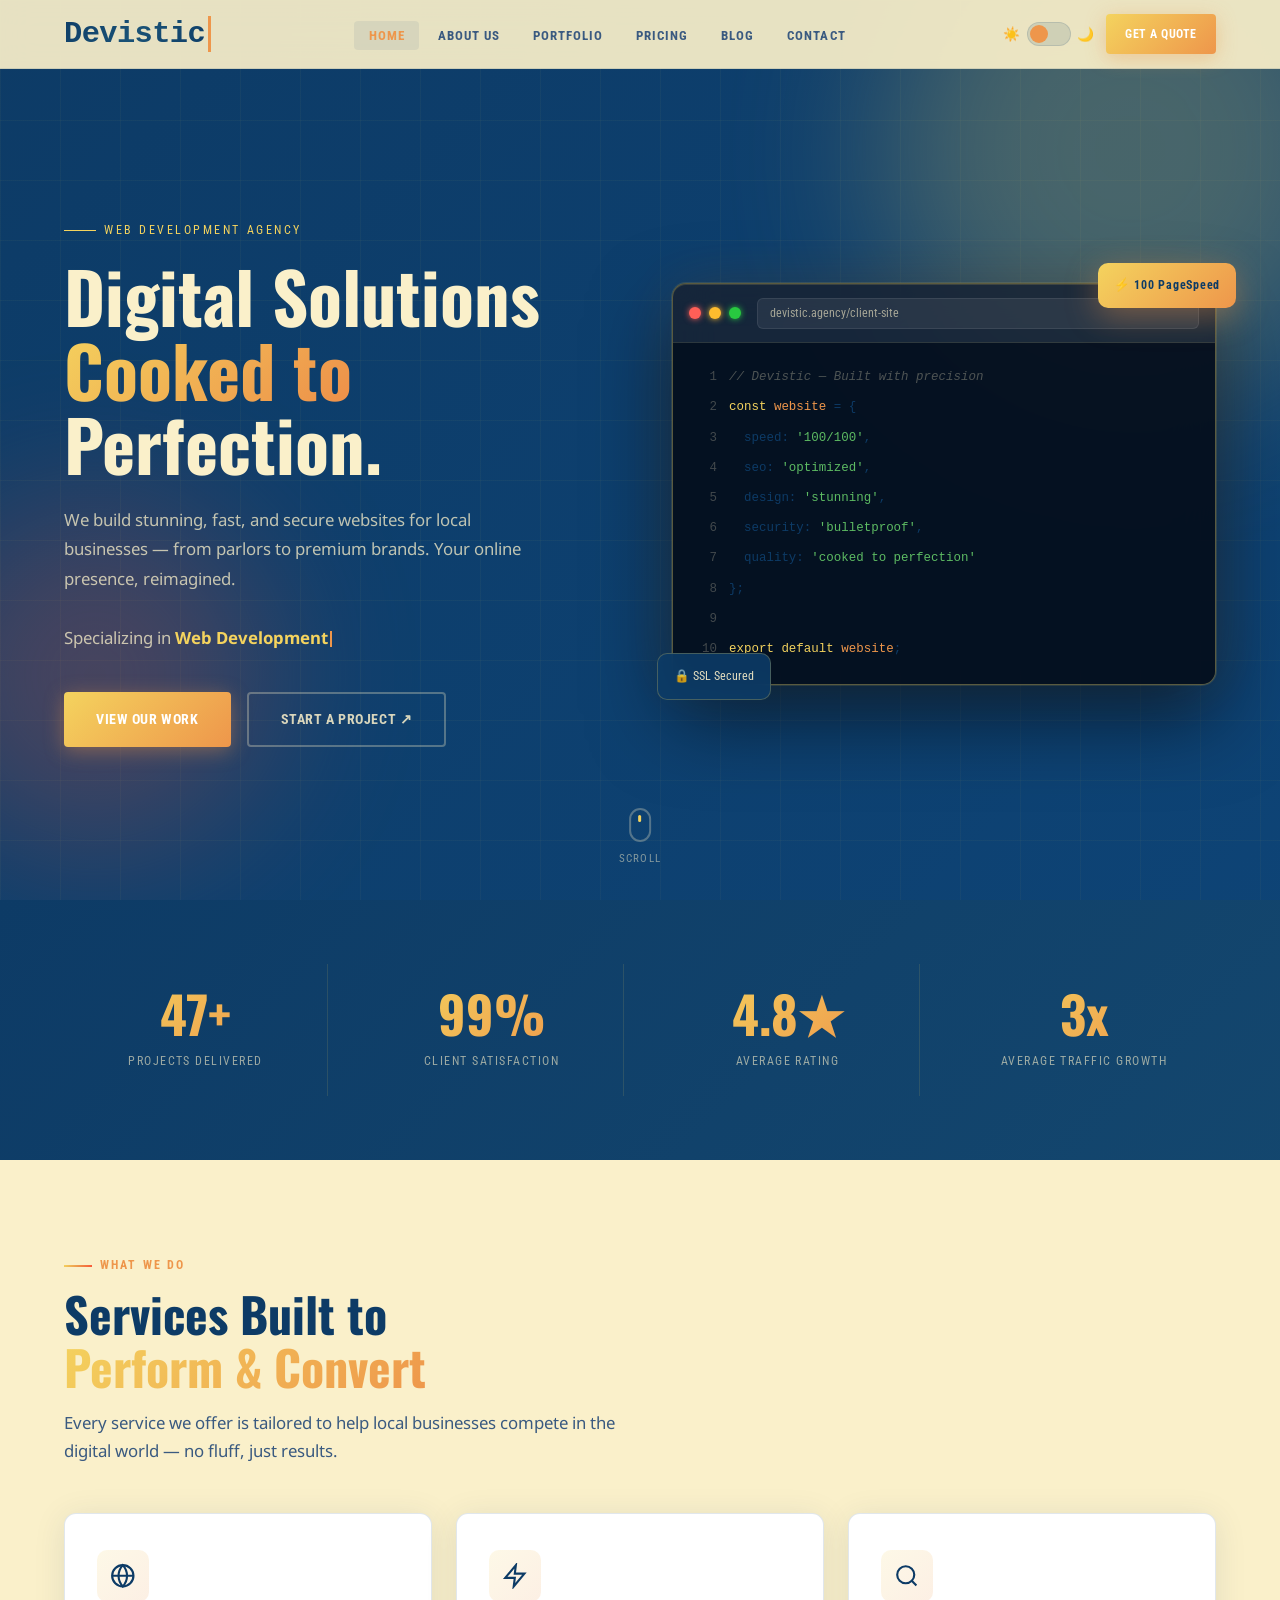
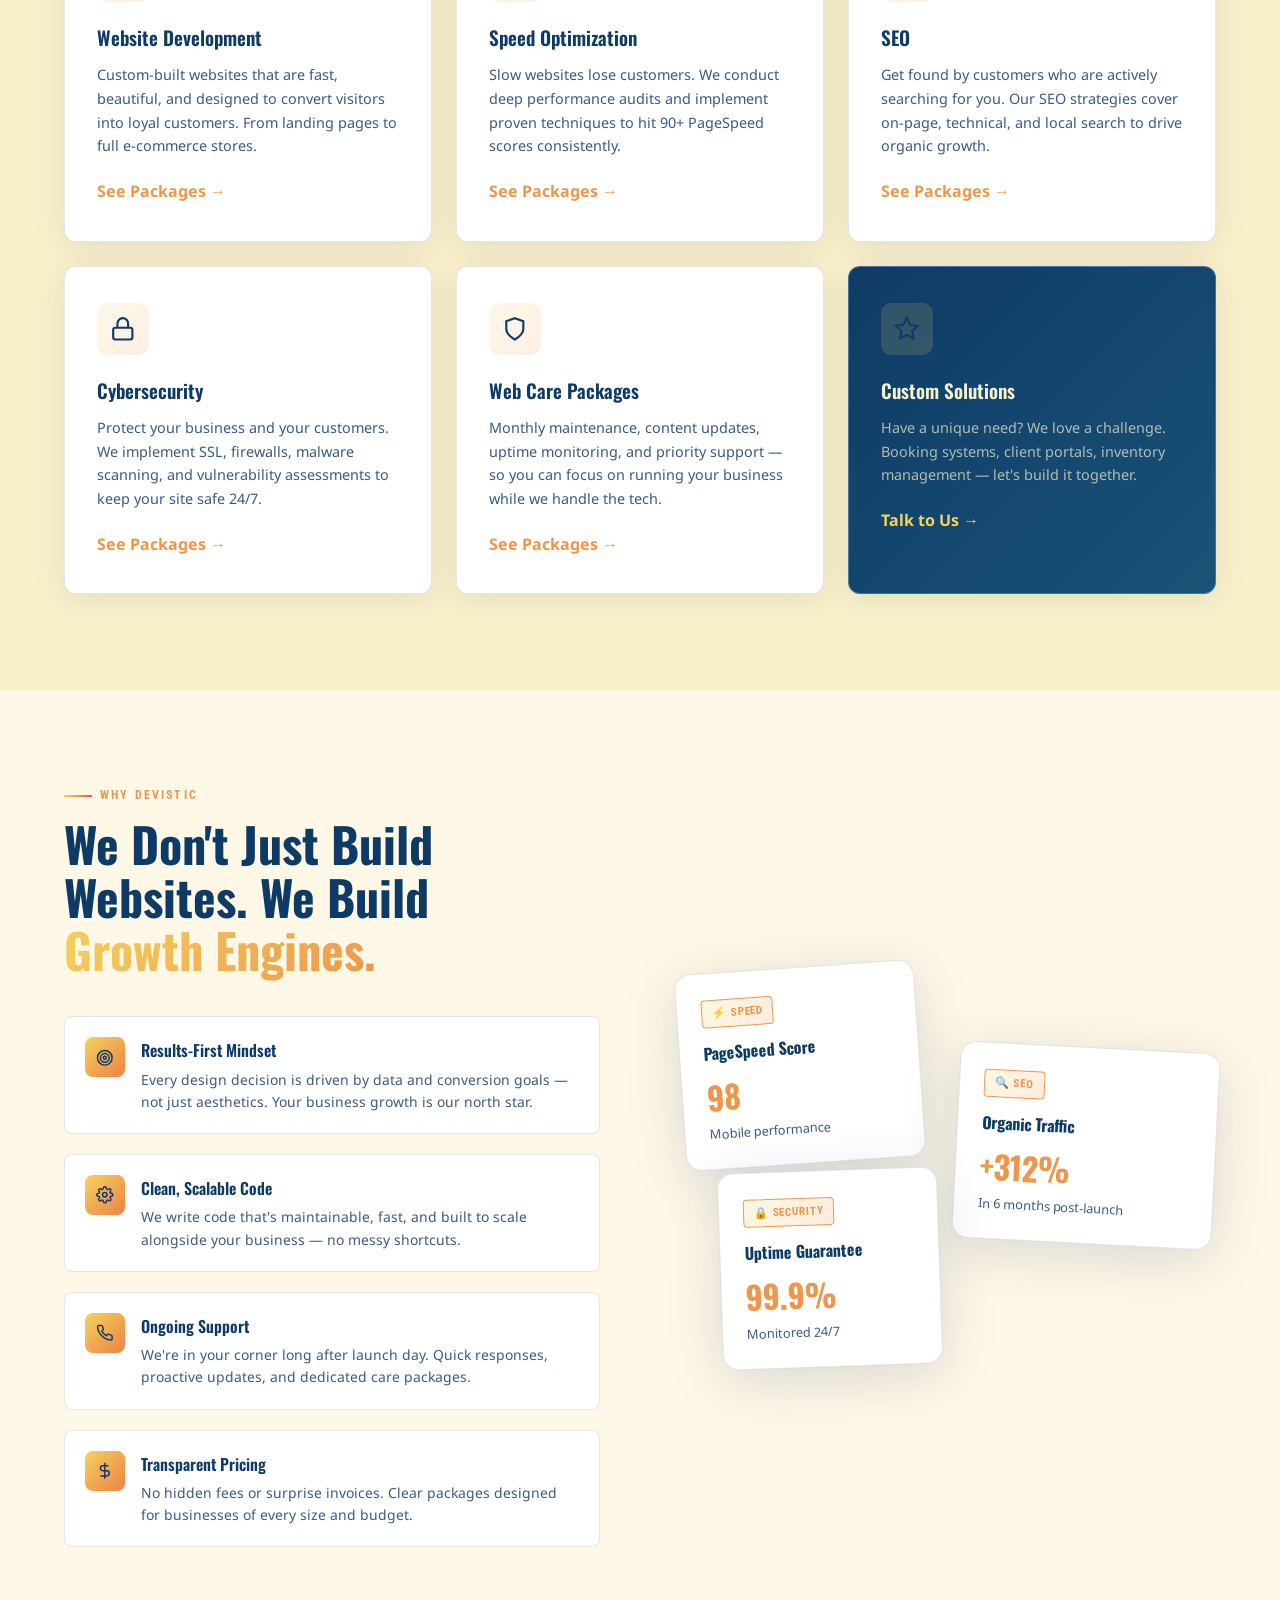
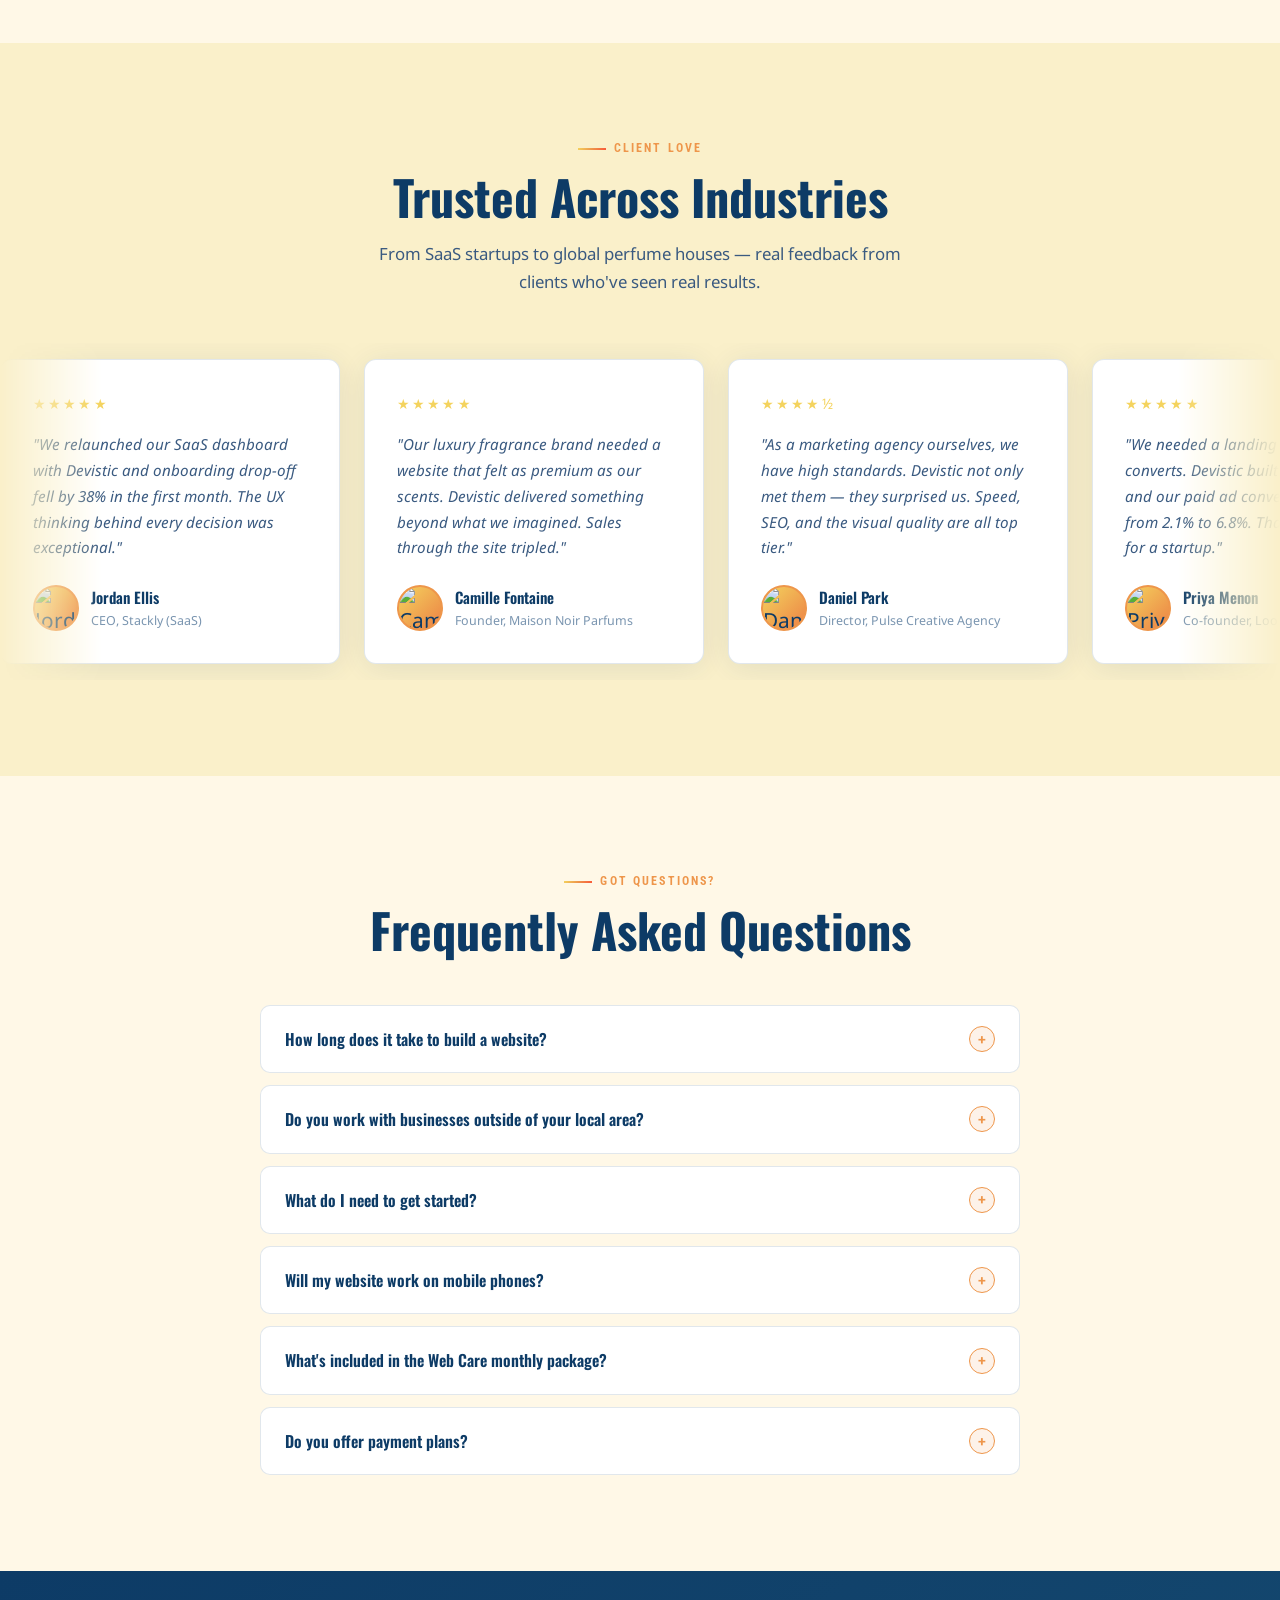
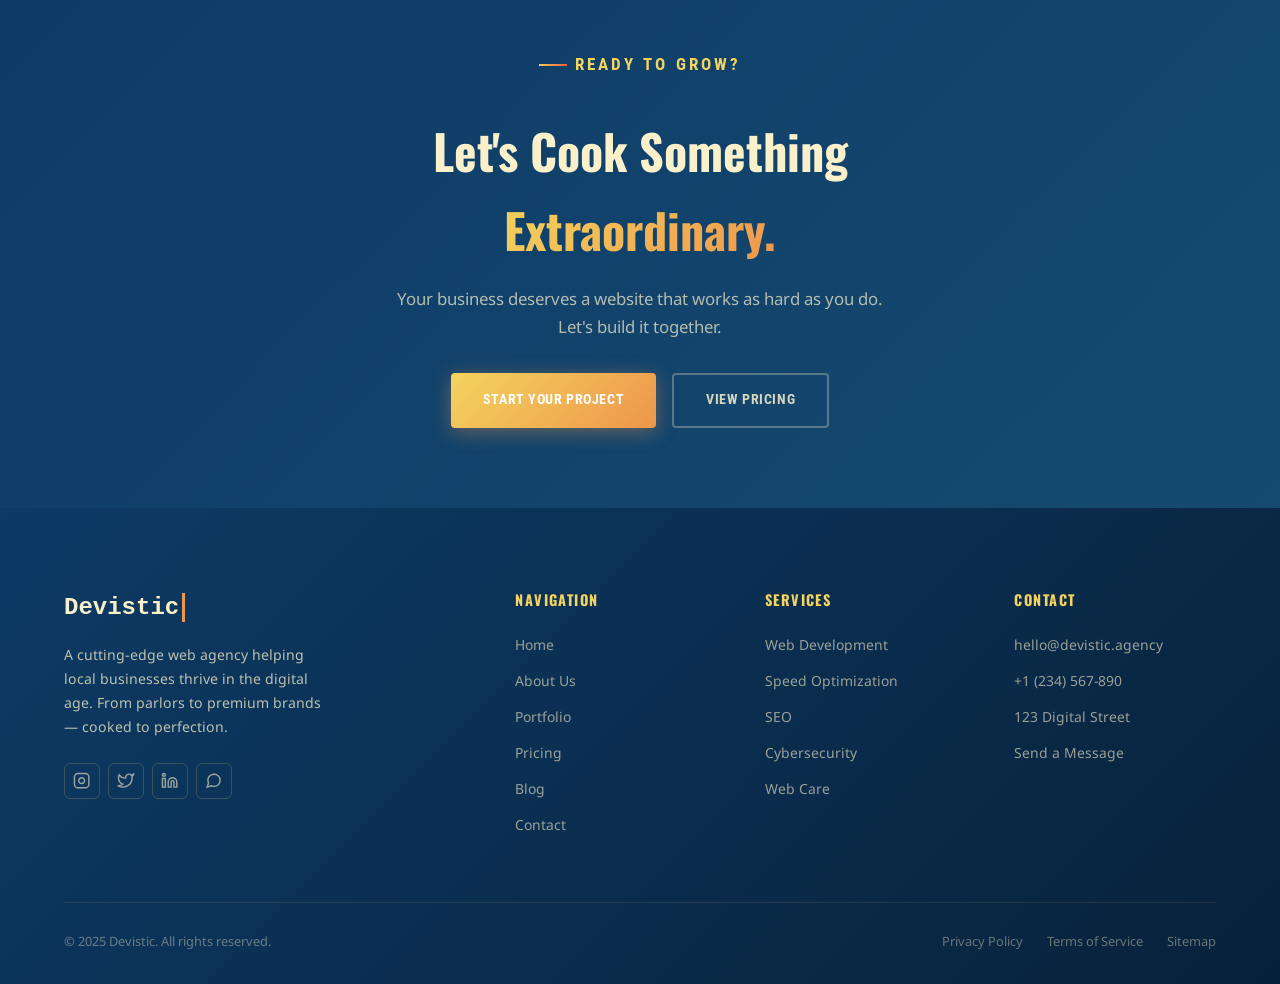
==== commit da349d2e: "wer" ====
--- a/index.html
+++ b/index.html
@@ -175,7 +175,7 @@
           <p class="service-desc">Monthly maintenance, content updates, uptime monitoring, and priority support — so you can focus on running your business while we handle the tech.</p>
           <a href="pricing.html" class="btn-ghost">See Packages →</a>
         </div>
-        <div class="service-card reveal delay-3" style="background:linear-gradient(135deg,var(--navy),#1a5276);border-color:rgba(244,211,94,0.2);">
+        <div class="service-card reveal delay-3" style="background:linear-gradient(135deg,var(--navy),#1a5276);border-color:rgba(172, 205, 255, 0.329);">
           <div class="service-icon" style="background:rgba(244,211,94,0.15);"><svg width="1em" height="1em" viewBox="0 0 24 24" fill="none" stroke="currentColor" stroke-width="2"><polygon points="12 2 15.09 8.26 22 9.27 17 14.14 18.18 21.02 12 17.77 5.82 21.02 7 14.14 2 9.27 8.91 8.26 12 2"></polygon></svg></div>
           <h3 class="service-title" style="color:var(--cream);">Custom Solutions</h3>
           <p class="service-desc" style="color:rgba(250,240,202,0.7);">Have a unique need? We love a challenge. Booking systems, client portals, inventory management — let's build it together.</p>
